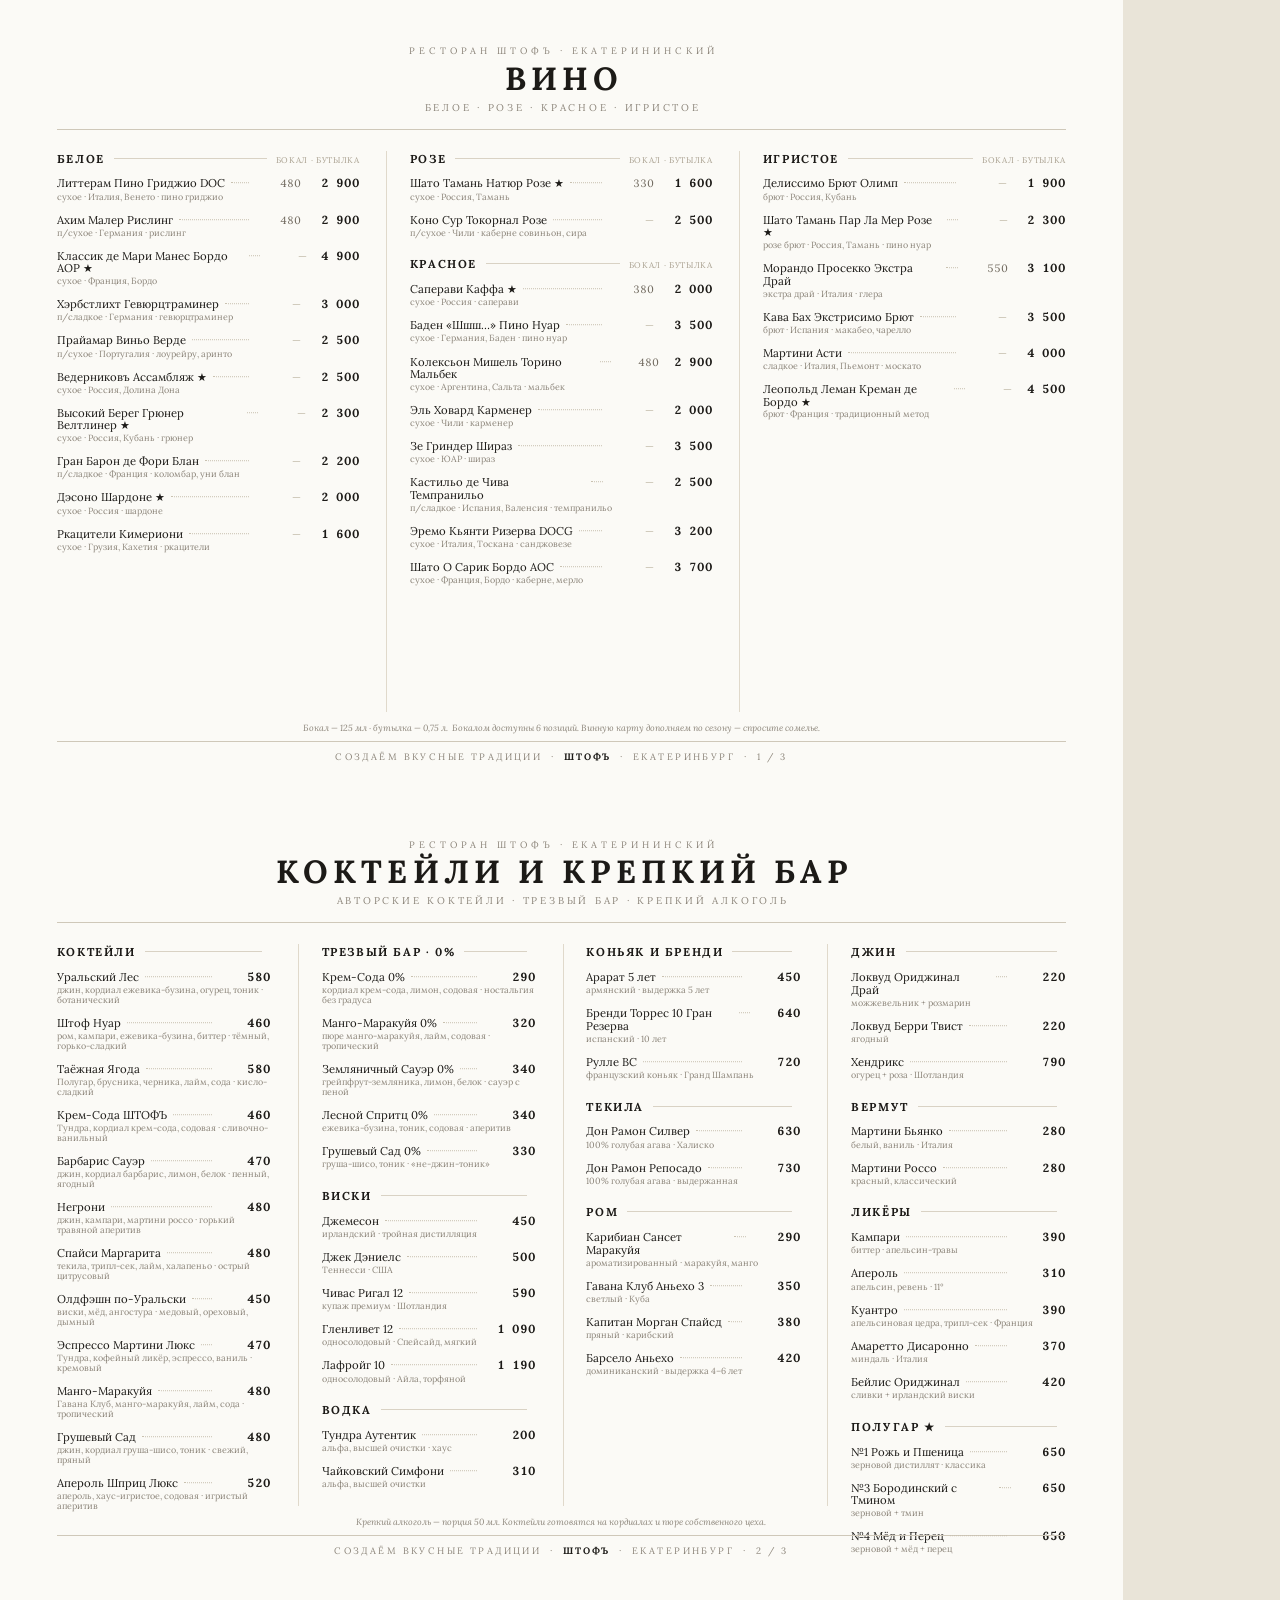
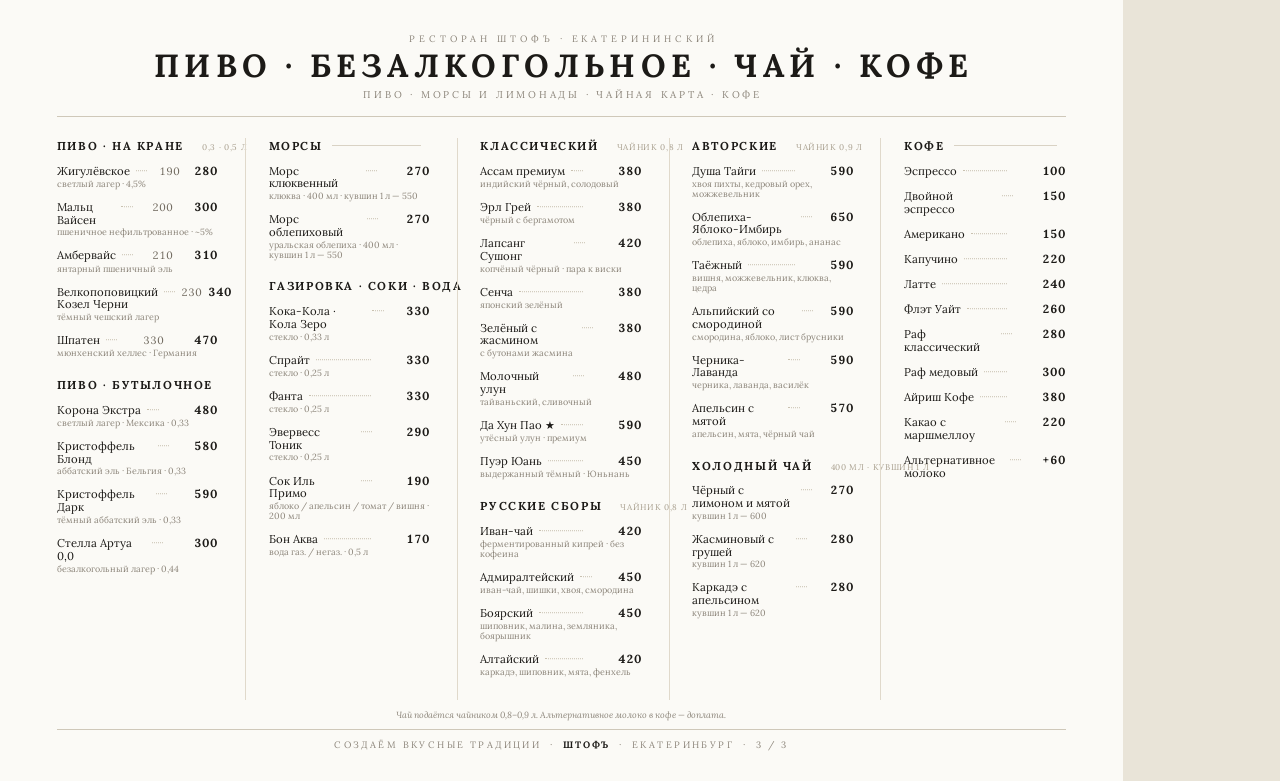
==== bar-a4.html @ 935e8b96 "Барное меню — 3 листа A4 минимал (вино/коктейли+крепкое/пиво+безалк+чай+кофе)" ====
<!DOCTYPE html>
<html lang="ru"><head><meta charset="UTF-8"><title>ШТОФЪ — Барное меню</title>
<style>
  @import url('https://fonts.googleapis.com/css2?family=Lora:ital,wght@0,400;0,500;0,600;0,700;1,400&display=swap');
  @page { size:A4 landscape; margin:0; }
  * { margin:0; padding:0; box-sizing:border-box; }
  html,body { background:#e9e4d8; -webkit-print-color-adjust:exact; print-color-adjust:exact; }
  body { font-family:"Lora",Georgia,serif; color:#1C1A17; }
  .page { width:297mm; height:210mm; background:#FBFAF6; position:relative; overflow:hidden;
           padding:12mm 15mm 8mm; display:flex; flex-direction:column; page-break-after:always; }
  .page:last-child { page-break-after:auto; }
  .head { text-align:center; }
  .kicker { font-size:7pt; letter-spacing:.42em; text-transform:uppercase; color:#8C857A; padding-left:.42em; }
  .title { font-size:24pt; letter-spacing:.16em; text-transform:uppercase; font-weight:700; line-height:1; margin:1.4mm 0 1.6mm; padding-left:.16em; }
  .sub { font-size:7.4pt; letter-spacing:.28em; text-transform:uppercase; color:#8C857A; padding-left:.28em; }
  .hr { height:0; border-top:0.2mm solid #CFC8B9; margin:4mm 0 0; }
  .body { flex:1 1 auto; min-height:0; display:flex; gap:7mm; padding-top:5.5mm; }
  .ccol { flex:1 1 0; min-width:0; }
  .ccol + .ccol { border-left:0.2mm solid #E0D9CB; padding-left:6mm; }
  .cat { margin-bottom:5mm; break-inside:avoid; }
  .ch { display:flex; align-items:baseline; margin-bottom:2.6mm; }
  .cn { font-size:8.6pt; letter-spacing:.14em; text-transform:uppercase; font-weight:700; white-space:nowrap; }
  .cl { flex:1; height:0; border-top:0.2mm solid #D9D2C4; align-self:center; margin:0 2.4mm; }
  .cu { font-size:6.2pt; letter-spacing:.08em; text-transform:uppercase; color:#A89F8E; white-space:nowrap; }
  .w { margin-bottom:2.7mm; }
  .wr { display:flex; align-items:baseline; gap:1.6mm; }
  .nm { font-size:8.5pt; line-height:1.12; }
  .dots { flex:1 1 auto; height:0; border-bottom:0.18mm dotted #C9C1B0; transform:translateY(-1mm); min-width:3mm; }
  .wg { font-size:8pt; width:12mm; text-align:right; color:#6E675C; font-variant-numeric:tabular-nums; white-space:nowrap; }
  .wg.dash { color:#C2BAA8; }
  .wb { font-size:8.8pt; font-weight:700; width:14mm; text-align:right; font-variant-numeric:tabular-nums; white-space:nowrap; }
  .wd { font-size:6.7pt; line-height:1.1; color:#8C857A; margin-top:.3mm; }
  .ci { display:flex; align-items:baseline; gap:1.6mm; margin-bottom:2.7mm; }
  .pnote { flex:none; margin-top:2.6mm; font-size:6.7pt; font-style:italic; color:#8C857A; text-align:center; }
  .foot { flex:none; margin-top:2.2mm; padding-top:2.4mm; border-top:0.2mm solid #CFC8B9;
           text-align:center; font-size:7pt; letter-spacing:.26em; text-transform:uppercase; color:#8C857A; }
  .foot b { color:#1C1A17; font-weight:700; letter-spacing:.18em; }
</style></head>
<body>
<div class="page" data-document-role="page">
  <div class="head"><div class="kicker">Ресторан ШТОФЪ · Екатерининский</div>
    <div class="title">Вино</div><div class="sub">белое · розе · красное · игристое</div></div>
  <div class="hr"></div>
  <div class="body"><div class="ccol"><div class="cat"><div class="ch"><span class="cn">Белое</span><span class="cl"></span><span class="cu">бокал · бутылка</span></div><div class="w"><div class="wr"><span class="nm">Литтерам Пино Гриджио DOC</span><span class="dots"></span><span class="wg">480</span><span class="wb">2 900</span></div><div class="wd">сухое · Италия, Венето · пино гриджио</div></div><div class="w"><div class="wr"><span class="nm">Ахим Малер Рислинг</span><span class="dots"></span><span class="wg">480</span><span class="wb">2 900</span></div><div class="wd">п/сухое · Германия · рислинг</div></div><div class="w"><div class="wr"><span class="nm">Классик де Мари Манес Бордо AOP ★</span><span class="dots"></span><span class="wg dash">—</span><span class="wb">4 900</span></div><div class="wd">сухое · Франция, Бордо</div></div><div class="w"><div class="wr"><span class="nm">Хэрбстлихт Гевюрцтраминер</span><span class="dots"></span><span class="wg dash">—</span><span class="wb">3 000</span></div><div class="wd">п/сладкое · Германия · гевюрцтраминер</div></div><div class="w"><div class="wr"><span class="nm">Прайамар Виньо Верде</span><span class="dots"></span><span class="wg dash">—</span><span class="wb">2 500</span></div><div class="wd">п/сухое · Португалия · лоурейру, аринто</div></div><div class="w"><div class="wr"><span class="nm">Ведерниковъ Ассамбляж ★</span><span class="dots"></span><span class="wg dash">—</span><span class="wb">2 500</span></div><div class="wd">сухое · Россия, Долина Дона</div></div><div class="w"><div class="wr"><span class="nm">Высокий Берег Грюнер Велтлинер ★</span><span class="dots"></span><span class="wg dash">—</span><span class="wb">2 300</span></div><div class="wd">сухое · Россия, Кубань · грюнер</div></div><div class="w"><div class="wr"><span class="nm">Гран Барон де Фори Блан</span><span class="dots"></span><span class="wg dash">—</span><span class="wb">2 200</span></div><div class="wd">п/сладкое · Франция · коломбар, уни блан</div></div><div class="w"><div class="wr"><span class="nm">Дэсоно Шардоне ★</span><span class="dots"></span><span class="wg dash">—</span><span class="wb">2 000</span></div><div class="wd">сухое · Россия · шардоне</div></div><div class="w"><div class="wr"><span class="nm">Ркацители Кимериони</span><span class="dots"></span><span class="wg dash">—</span><span class="wb">1 600</span></div><div class="wd">сухое · Грузия, Кахетия · ркацители</div></div></div></div><div class="ccol"><div class="cat"><div class="ch"><span class="cn">Розе</span><span class="cl"></span><span class="cu">бокал · бутылка</span></div><div class="w"><div class="wr"><span class="nm">Шато Тамань Натюр Розе ★</span><span class="dots"></span><span class="wg">330</span><span class="wb">1 600</span></div><div class="wd">сухое · Россия, Тамань</div></div><div class="w"><div class="wr"><span class="nm">Коно Сур Токорнал Розе</span><span class="dots"></span><span class="wg dash">—</span><span class="wb">2 500</span></div><div class="wd">п/сухое · Чили · каберне совиньон, сира</div></div></div><div class="cat"><div class="ch"><span class="cn">Красное</span><span class="cl"></span><span class="cu">бокал · бутылка</span></div><div class="w"><div class="wr"><span class="nm">Саперави Каффа ★</span><span class="dots"></span><span class="wg">380</span><span class="wb">2 000</span></div><div class="wd">сухое · Россия · саперави</div></div><div class="w"><div class="wr"><span class="nm">Баден «Шшш…» Пино Нуар</span><span class="dots"></span><span class="wg dash">—</span><span class="wb">3 500</span></div><div class="wd">сухое · Германия, Баден · пино нуар</div></div><div class="w"><div class="wr"><span class="nm">Колексьон Мишель Торино Мальбек</span><span class="dots"></span><span class="wg">480</span><span class="wb">2 900</span></div><div class="wd">сухое · Аргентина, Сальта · мальбек</div></div><div class="w"><div class="wr"><span class="nm">Эль Ховард Карменер</span><span class="dots"></span><span class="wg dash">—</span><span class="wb">2 000</span></div><div class="wd">сухое · Чили · карменер</div></div><div class="w"><div class="wr"><span class="nm">Зе Гриндер Шираз</span><span class="dots"></span><span class="wg dash">—</span><span class="wb">3 500</span></div><div class="wd">сухое · ЮАР · шираз</div></div><div class="w"><div class="wr"><span class="nm">Кастильо де Чива Темпранильо</span><span class="dots"></span><span class="wg dash">—</span><span class="wb">2 500</span></div><div class="wd">п/сладкое · Испания, Валенсия · темпранильо</div></div><div class="w"><div class="wr"><span class="nm">Эремо Кьянти Ризерва DOCG</span><span class="dots"></span><span class="wg dash">—</span><span class="wb">3 200</span></div><div class="wd">сухое · Италия, Тоскана · санджовезе</div></div><div class="w"><div class="wr"><span class="nm">Шато О Сарик Бордо AOC</span><span class="dots"></span><span class="wg dash">—</span><span class="wb">3 700</span></div><div class="wd">сухое · Франция, Бордо · каберне, мерло</div></div></div></div><div class="ccol"><div class="cat"><div class="ch"><span class="cn">Игристое</span><span class="cl"></span><span class="cu">бокал · бутылка</span></div><div class="w"><div class="wr"><span class="nm">Делиссимо Брют Олимп</span><span class="dots"></span><span class="wg dash">—</span><span class="wb">1 900</span></div><div class="wd">брют · Россия, Кубань</div></div><div class="w"><div class="wr"><span class="nm">Шато Тамань Пар Ла Мер Розе ★</span><span class="dots"></span><span class="wg dash">—</span><span class="wb">2 300</span></div><div class="wd">розе брют · Россия, Тамань · пино нуар</div></div><div class="w"><div class="wr"><span class="nm">Морандо Просекко Экстра Драй</span><span class="dots"></span><span class="wg">550</span><span class="wb">3 100</span></div><div class="wd">экстра драй · Италия · глера</div></div><div class="w"><div class="wr"><span class="nm">Кава Бах Экстрисимо Брют</span><span class="dots"></span><span class="wg dash">—</span><span class="wb">3 500</span></div><div class="wd">брют · Испания · макабео, чарелло</div></div><div class="w"><div class="wr"><span class="nm">Мартини Асти</span><span class="dots"></span><span class="wg dash">—</span><span class="wb">4 000</span></div><div class="wd">сладкое · Италия, Пьемонт · москато</div></div><div class="w"><div class="wr"><span class="nm">Леопольд Леман Креман де Бордо ★</span><span class="dots"></span><span class="wg dash">—</span><span class="wb">4 500</span></div><div class="wd">брют · Франция · традиционный метод</div></div></div></div></div>
  <div class="pnote">Бокал — 125 мл · бутылка — 0,75 л.&nbsp;&nbsp;Бокалом доступны 6 позиций. Винную карту дополняем по сезону — спросите сомелье.</div>
  <div class="foot">Создаём вкусные традиции&nbsp;&nbsp;·&nbsp;&nbsp;<b>ШТОФЪ</b>&nbsp;&nbsp;·&nbsp;&nbsp;Екатеринбург&nbsp;&nbsp;·&nbsp;&nbsp;1&nbsp;/&nbsp;3</div>
</div>
<div class="page" data-document-role="page">
  <div class="head"><div class="kicker">Ресторан ШТОФЪ · Екатерининский</div>
    <div class="title">Коктейли и крепкий бар</div><div class="sub">авторские коктейли · трезвый бар · крепкий алкоголь</div></div>
  <div class="hr"></div>
  <div class="body"><div class="ccol"><div class="cat"><div class="ch"><span class="cn">Коктейли</span><span class="cl"></span></div><div class="w"><div class="wr"><span class="nm">Уральский Лес</span><span class="dots"></span><span class="wb">580</span></div><div class="wd">джин, кордиал ежевика-бузина, огурец, тоник · ботанический</div></div><div class="w"><div class="wr"><span class="nm">Штоф Нуар</span><span class="dots"></span><span class="wb">460</span></div><div class="wd">ром, кампари, ежевика-бузина, биттер · тёмный, горько-сладкий</div></div><div class="w"><div class="wr"><span class="nm">Таёжная Ягода</span><span class="dots"></span><span class="wb">580</span></div><div class="wd">Полугар, брусника, черника, лайм, сода · кисло-сладкий</div></div><div class="w"><div class="wr"><span class="nm">Крем-Сода ШТОФЪ</span><span class="dots"></span><span class="wb">460</span></div><div class="wd">Тундра, кордиал крем-сода, содовая · сливочно-ванильный</div></div><div class="w"><div class="wr"><span class="nm">Барбарис Сауэр</span><span class="dots"></span><span class="wb">470</span></div><div class="wd">джин, кордиал барбарис, лимон, белок · пенный, ягодный</div></div><div class="w"><div class="wr"><span class="nm">Негрони</span><span class="dots"></span><span class="wb">480</span></div><div class="wd">джин, кампари, мартини россо · горький травяной аперитив</div></div><div class="w"><div class="wr"><span class="nm">Спайси Маргарита</span><span class="dots"></span><span class="wb">480</span></div><div class="wd">текила, трипл-сек, лайм, халапеньо · острый цитрусовый</div></div><div class="w"><div class="wr"><span class="nm">Олдфэшн по-Уральски</span><span class="dots"></span><span class="wb">450</span></div><div class="wd">виски, мёд, ангостура · медовый, ореховый, дымный</div></div><div class="w"><div class="wr"><span class="nm">Эспрессо Мартини Люкс</span><span class="dots"></span><span class="wb">470</span></div><div class="wd">Тундра, кофейный ликёр, эспрессо, ваниль · кремовый</div></div><div class="w"><div class="wr"><span class="nm">Манго-Маракуйя</span><span class="dots"></span><span class="wb">480</span></div><div class="wd">Гавана Клуб, манго-маракуйя, лайм, сода · тропический</div></div><div class="w"><div class="wr"><span class="nm">Грушевый Сад</span><span class="dots"></span><span class="wb">480</span></div><div class="wd">джин, кордиал груша-шисо, тоник · свежий, пряный</div></div><div class="w"><div class="wr"><span class="nm">Апероль Шприц Люкс</span><span class="dots"></span><span class="wb">520</span></div><div class="wd">апероль, хаус-игристое, содовая · игристый аперитив</div></div></div></div><div class="ccol"><div class="cat"><div class="ch"><span class="cn">Трезвый бар · 0%</span><span class="cl"></span></div><div class="w"><div class="wr"><span class="nm">Крем-Сода 0%</span><span class="dots"></span><span class="wb">290</span></div><div class="wd">кордиал крем-сода, лимон, содовая · ностальгия без градуса</div></div><div class="w"><div class="wr"><span class="nm">Манго-Маракуйя 0%</span><span class="dots"></span><span class="wb">320</span></div><div class="wd">пюре манго-маракуйя, лайм, содовая · тропический</div></div><div class="w"><div class="wr"><span class="nm">Земляничный Сауэр 0%</span><span class="dots"></span><span class="wb">340</span></div><div class="wd">грейпфрут-земляника, лимон, белок · сауэр с пеной</div></div><div class="w"><div class="wr"><span class="nm">Лесной Спритц 0%</span><span class="dots"></span><span class="wb">340</span></div><div class="wd">ежевика-бузина, тоник, содовая · аперитив</div></div><div class="w"><div class="wr"><span class="nm">Грушевый Сад 0%</span><span class="dots"></span><span class="wb">330</span></div><div class="wd">груша-шисо, тоник · «не-джин-тоник»</div></div></div><div class="cat"><div class="ch"><span class="cn">Виски</span><span class="cl"></span></div><div class="w"><div class="wr"><span class="nm">Джемесон</span><span class="dots"></span><span class="wb">450</span></div><div class="wd">ирландский · тройная дистилляция</div></div><div class="w"><div class="wr"><span class="nm">Джек Дэниелс</span><span class="dots"></span><span class="wb">500</span></div><div class="wd">Теннесси · США</div></div><div class="w"><div class="wr"><span class="nm">Чивас Ригал 12</span><span class="dots"></span><span class="wb">590</span></div><div class="wd">купаж премиум · Шотландия</div></div><div class="w"><div class="wr"><span class="nm">Гленливет 12</span><span class="dots"></span><span class="wb">1 090</span></div><div class="wd">односолодовый · Спейсайд, мягкий</div></div><div class="w"><div class="wr"><span class="nm">Лафройг 10</span><span class="dots"></span><span class="wb">1 190</span></div><div class="wd">односолодовый · Айла, торфяной</div></div></div><div class="cat"><div class="ch"><span class="cn">Водка</span><span class="cl"></span></div><div class="w"><div class="wr"><span class="nm">Тундра Аутентик</span><span class="dots"></span><span class="wb">200</span></div><div class="wd">альфа, высшей очистки · хаус</div></div><div class="w"><div class="wr"><span class="nm">Чайковский Симфони</span><span class="dots"></span><span class="wb">310</span></div><div class="wd">альфа, высшей очистки</div></div></div></div><div class="ccol"><div class="cat"><div class="ch"><span class="cn">Коньяк и бренди</span><span class="cl"></span></div><div class="w"><div class="wr"><span class="nm">Арарат 5 лет</span><span class="dots"></span><span class="wb">450</span></div><div class="wd">армянский · выдержка 5 лет</div></div><div class="w"><div class="wr"><span class="nm">Бренди Торрес 10 Гран Резерва</span><span class="dots"></span><span class="wb">640</span></div><div class="wd">испанский · 10 лет</div></div><div class="w"><div class="wr"><span class="nm">Рулле ВС</span><span class="dots"></span><span class="wb">720</span></div><div class="wd">французский коньяк · Гранд Шампань</div></div></div><div class="cat"><div class="ch"><span class="cn">Текила</span><span class="cl"></span></div><div class="w"><div class="wr"><span class="nm">Дон Рамон Силвер</span><span class="dots"></span><span class="wb">630</span></div><div class="wd">100% голубая агава · Халиско</div></div><div class="w"><div class="wr"><span class="nm">Дон Рамон Репосадо</span><span class="dots"></span><span class="wb">730</span></div><div class="wd">100% голубая агава · выдержанная</div></div></div><div class="cat"><div class="ch"><span class="cn">Ром</span><span class="cl"></span></div><div class="w"><div class="wr"><span class="nm">Карибиан Сансет Маракуйя</span><span class="dots"></span><span class="wb">290</span></div><div class="wd">ароматизированный · маракуйя, манго</div></div><div class="w"><div class="wr"><span class="nm">Гавана Клуб Аньехо 3</span><span class="dots"></span><span class="wb">350</span></div><div class="wd">светлый · Куба</div></div><div class="w"><div class="wr"><span class="nm">Капитан Морган Спайсд</span><span class="dots"></span><span class="wb">380</span></div><div class="wd">пряный · карибский</div></div><div class="w"><div class="wr"><span class="nm">Барсело Аньехо</span><span class="dots"></span><span class="wb">420</span></div><div class="wd">доминиканский · выдержка 4–6 лет</div></div></div></div><div class="ccol"><div class="cat"><div class="ch"><span class="cn">Джин</span><span class="cl"></span></div><div class="w"><div class="wr"><span class="nm">Локвуд Ориджинал Драй</span><span class="dots"></span><span class="wb">220</span></div><div class="wd">можжевельник + розмарин</div></div><div class="w"><div class="wr"><span class="nm">Локвуд Берри Твист</span><span class="dots"></span><span class="wb">220</span></div><div class="wd">ягодный</div></div><div class="w"><div class="wr"><span class="nm">Хендрикс</span><span class="dots"></span><span class="wb">790</span></div><div class="wd">огурец + роза · Шотландия</div></div></div><div class="cat"><div class="ch"><span class="cn">Вермут</span><span class="cl"></span></div><div class="w"><div class="wr"><span class="nm">Мартини Бьянко</span><span class="dots"></span><span class="wb">280</span></div><div class="wd">белый, ваниль · Италия</div></div><div class="w"><div class="wr"><span class="nm">Мартини Россо</span><span class="dots"></span><span class="wb">280</span></div><div class="wd">красный, классический</div></div></div><div class="cat"><div class="ch"><span class="cn">Ликёры</span><span class="cl"></span></div><div class="w"><div class="wr"><span class="nm">Кампари</span><span class="dots"></span><span class="wb">390</span></div><div class="wd">биттер · апельсин-травы</div></div><div class="w"><div class="wr"><span class="nm">Апероль</span><span class="dots"></span><span class="wb">310</span></div><div class="wd">апельсин, ревень · 11°</div></div><div class="w"><div class="wr"><span class="nm">Куантро</span><span class="dots"></span><span class="wb">390</span></div><div class="wd">апельсиновая цедра, трипл-сек · Франция</div></div><div class="w"><div class="wr"><span class="nm">Амаретто Дисаронно</span><span class="dots"></span><span class="wb">370</span></div><div class="wd">миндаль · Италия</div></div><div class="w"><div class="wr"><span class="nm">Бейлис Ориджинал</span><span class="dots"></span><span class="wb">420</span></div><div class="wd">сливки + ирландский виски</div></div></div><div class="cat"><div class="ch"><span class="cn">Полугар ★</span><span class="cl"></span></div><div class="w"><div class="wr"><span class="nm">№1 Рожь и Пшеница</span><span class="dots"></span><span class="wb">650</span></div><div class="wd">зерновой дистиллят · классика</div></div><div class="w"><div class="wr"><span class="nm">№3 Бородинский с Тмином</span><span class="dots"></span><span class="wb">650</span></div><div class="wd">зерновой + тмин</div></div><div class="w"><div class="wr"><span class="nm">№4 Мёд и Перец</span><span class="dots"></span><span class="wb">650</span></div><div class="wd">зерновой + мёд + перец</div></div></div></div></div>
  <div class="pnote">Крепкий алкоголь — порция 50 мл. Коктейли готовятся на кордиалах и пюре собственного цеха.</div>
  <div class="foot">Создаём вкусные традиции&nbsp;&nbsp;·&nbsp;&nbsp;<b>ШТОФЪ</b>&nbsp;&nbsp;·&nbsp;&nbsp;Екатеринбург&nbsp;&nbsp;·&nbsp;&nbsp;2&nbsp;/&nbsp;3</div>
</div>
<div class="page" data-document-role="page">
  <div class="head"><div class="kicker">Ресторан ШТОФЪ · Екатерининский</div>
    <div class="title">Пиво · безалкогольное · чай · кофе</div><div class="sub">пиво · морсы и лимонады · чайная карта · кофе</div></div>
  <div class="hr"></div>
  <div class="body"><div class="ccol"><div class="cat"><div class="ch"><span class="cn">Пиво · на кране</span><span class="cl"></span><span class="cu">0,3 · 0,5 л</span></div><div class="w"><div class="wr"><span class="nm">Жигулёвское</span><span class="dots"></span><span class="wg">190</span><span class="wb">280</span></div><div class="wd">светлый лагер · 4,5%</div></div><div class="w"><div class="wr"><span class="nm">Мальц Вайсен</span><span class="dots"></span><span class="wg">200</span><span class="wb">300</span></div><div class="wd">пшеничное нефильтрованное · ~5%</div></div><div class="w"><div class="wr"><span class="nm">Амбервайс</span><span class="dots"></span><span class="wg">210</span><span class="wb">310</span></div><div class="wd">янтарный пшеничный эль</div></div><div class="w"><div class="wr"><span class="nm">Велкопоповицкий Козел Черни</span><span class="dots"></span><span class="wg">230</span><span class="wb">340</span></div><div class="wd">тёмный чешский лагер</div></div><div class="w"><div class="wr"><span class="nm">Шпатен</span><span class="dots"></span><span class="wg">330</span><span class="wb">470</span></div><div class="wd">мюнхенский хеллес · Германия</div></div></div><div class="cat"><div class="ch"><span class="cn">Пиво · бутылочное</span><span class="cl"></span></div><div class="w"><div class="wr"><span class="nm">Корона Экстра</span><span class="dots"></span><span class="wb">480</span></div><div class="wd">светлый лагер · Мексика · 0,33</div></div><div class="w"><div class="wr"><span class="nm">Кристоффель Блонд</span><span class="dots"></span><span class="wb">580</span></div><div class="wd">аббатский эль · Бельгия · 0,33</div></div><div class="w"><div class="wr"><span class="nm">Кристоффель Дарк</span><span class="dots"></span><span class="wb">590</span></div><div class="wd">тёмный аббатский эль · 0,33</div></div><div class="w"><div class="wr"><span class="nm">Стелла Артуа 0,0</span><span class="dots"></span><span class="wb">300</span></div><div class="wd">безалкогольный лагер · 0,44</div></div></div></div><div class="ccol"><div class="cat"><div class="ch"><span class="cn">Морсы</span><span class="cl"></span></div><div class="w"><div class="wr"><span class="nm">Морс клюквенный</span><span class="dots"></span><span class="wb">270</span></div><div class="wd">клюква · 400 мл · кувшин 1 л — 550</div></div><div class="w"><div class="wr"><span class="nm">Морс облепиховый</span><span class="dots"></span><span class="wb">270</span></div><div class="wd">уральская облепиха · 400 мл · кувшин 1 л — 550</div></div></div><div class="cat"><div class="ch"><span class="cn">Газировка · соки · вода</span><span class="cl"></span></div><div class="w"><div class="wr"><span class="nm">Кока-Кола · Кола Зеро</span><span class="dots"></span><span class="wb">330</span></div><div class="wd">стекло · 0,33 л</div></div><div class="w"><div class="wr"><span class="nm">Спрайт</span><span class="dots"></span><span class="wb">330</span></div><div class="wd">стекло · 0,25 л</div></div><div class="w"><div class="wr"><span class="nm">Фанта</span><span class="dots"></span><span class="wb">330</span></div><div class="wd">стекло · 0,25 л</div></div><div class="w"><div class="wr"><span class="nm">Эвервесс Тоник</span><span class="dots"></span><span class="wb">290</span></div><div class="wd">стекло · 0,25 л</div></div><div class="w"><div class="wr"><span class="nm">Сок Иль Примо</span><span class="dots"></span><span class="wb">190</span></div><div class="wd">яблоко / апельсин / томат / вишня · 200 мл</div></div><div class="w"><div class="wr"><span class="nm">Бон Аква</span><span class="dots"></span><span class="wb">170</span></div><div class="wd">вода газ. / негаз. · 0,5 л</div></div></div></div><div class="ccol"><div class="cat"><div class="ch"><span class="cn">Классический</span><span class="cl"></span><span class="cu">чайник 0,8 л</span></div><div class="w"><div class="wr"><span class="nm">Ассам премиум</span><span class="dots"></span><span class="wb">380</span></div><div class="wd">индийский чёрный, солодовый</div></div><div class="w"><div class="wr"><span class="nm">Эрл Грей</span><span class="dots"></span><span class="wb">380</span></div><div class="wd">чёрный с бергамотом</div></div><div class="w"><div class="wr"><span class="nm">Лапсанг Сушонг</span><span class="dots"></span><span class="wb">420</span></div><div class="wd">копчёный чёрный · пара к виски</div></div><div class="w"><div class="wr"><span class="nm">Сенча</span><span class="dots"></span><span class="wb">380</span></div><div class="wd">японский зелёный</div></div><div class="w"><div class="wr"><span class="nm">Зелёный с жасмином</span><span class="dots"></span><span class="wb">380</span></div><div class="wd">с бутонами жасмина</div></div><div class="w"><div class="wr"><span class="nm">Молочный улун</span><span class="dots"></span><span class="wb">480</span></div><div class="wd">тайваньский, сливочный</div></div><div class="w"><div class="wr"><span class="nm">Да Хун Пао ★</span><span class="dots"></span><span class="wb">590</span></div><div class="wd">утёсный улун · премиум</div></div><div class="w"><div class="wr"><span class="nm">Пуэр Юань</span><span class="dots"></span><span class="wb">450</span></div><div class="wd">выдержанный тёмный · Юньнань</div></div></div><div class="cat"><div class="ch"><span class="cn">Русские сборы</span><span class="cl"></span><span class="cu">чайник 0,8 л</span></div><div class="w"><div class="wr"><span class="nm">Иван-чай</span><span class="dots"></span><span class="wb">420</span></div><div class="wd">ферментированный кипрей · без кофеина</div></div><div class="w"><div class="wr"><span class="nm">Адмиралтейский</span><span class="dots"></span><span class="wb">450</span></div><div class="wd">иван-чай, шишки, хвоя, смородина</div></div><div class="w"><div class="wr"><span class="nm">Боярский</span><span class="dots"></span><span class="wb">450</span></div><div class="wd">шиповник, малина, земляника, боярышник</div></div><div class="w"><div class="wr"><span class="nm">Алтайский</span><span class="dots"></span><span class="wb">420</span></div><div class="wd">каркадэ, шиповник, мята, фенхель</div></div></div></div><div class="ccol"><div class="cat"><div class="ch"><span class="cn">Авторские</span><span class="cl"></span><span class="cu">чайник 0,9 л</span></div><div class="w"><div class="wr"><span class="nm">Душа Тайги</span><span class="dots"></span><span class="wb">590</span></div><div class="wd">хвоя пихты, кедровый орех, можжевельник</div></div><div class="w"><div class="wr"><span class="nm">Облепиха-Яблоко-Имбирь</span><span class="dots"></span><span class="wb">650</span></div><div class="wd">облепиха, яблоко, имбирь, ананас</div></div><div class="w"><div class="wr"><span class="nm">Таёжный</span><span class="dots"></span><span class="wb">590</span></div><div class="wd">вишня, можжевельник, клюква, цедра</div></div><div class="w"><div class="wr"><span class="nm">Альпийский со смородиной</span><span class="dots"></span><span class="wb">590</span></div><div class="wd">смородина, яблоко, лист брусники</div></div><div class="w"><div class="wr"><span class="nm">Черника-Лаванда</span><span class="dots"></span><span class="wb">590</span></div><div class="wd">черника, лаванда, василёк</div></div><div class="w"><div class="wr"><span class="nm">Апельсин с мятой</span><span class="dots"></span><span class="wb">570</span></div><div class="wd">апельсин, мята, чёрный чай</div></div></div><div class="cat"><div class="ch"><span class="cn">Холодный чай</span><span class="cl"></span><span class="cu">400 мл · кувшин 1 л</span></div><div class="w"><div class="wr"><span class="nm">Чёрный с лимоном и мятой</span><span class="dots"></span><span class="wb">270</span></div><div class="wd">кувшин 1 л — 600</div></div><div class="w"><div class="wr"><span class="nm">Жасминовый с грушей</span><span class="dots"></span><span class="wb">280</span></div><div class="wd">кувшин 1 л — 620</div></div><div class="w"><div class="wr"><span class="nm">Каркадэ с апельсином</span><span class="dots"></span><span class="wb">280</span></div><div class="wd">кувшин 1 л — 620</div></div></div></div><div class="ccol"><div class="cat"><div class="ch"><span class="cn">Кофе</span><span class="cl"></span></div><div class="ci"><span class="nm">Эспрессо</span><span class="dots"></span><span class="wb">100</span></div><div class="ci"><span class="nm">Двойной эспрессо</span><span class="dots"></span><span class="wb">150</span></div><div class="ci"><span class="nm">Американо</span><span class="dots"></span><span class="wb">150</span></div><div class="ci"><span class="nm">Капучино</span><span class="dots"></span><span class="wb">220</span></div><div class="ci"><span class="nm">Латте</span><span class="dots"></span><span class="wb">240</span></div><div class="ci"><span class="nm">Флэт Уайт</span><span class="dots"></span><span class="wb">260</span></div><div class="ci"><span class="nm">Раф классический</span><span class="dots"></span><span class="wb">280</span></div><div class="ci"><span class="nm">Раф медовый</span><span class="dots"></span><span class="wb">300</span></div><div class="ci"><span class="nm">Айриш Кофе</span><span class="dots"></span><span class="wb">380</span></div><div class="ci"><span class="nm">Какао с маршмеллоу</span><span class="dots"></span><span class="wb">220</span></div><div class="ci"><span class="nm">Альтернативное молоко</span><span class="dots"></span><span class="wb">+60</span></div></div></div></div>
  <div class="pnote">Чай подаётся чайником 0,8–0,9 л. Альтернативное молоко в кофе — доплата.</div>
  <div class="foot">Создаём вкусные традиции&nbsp;&nbsp;·&nbsp;&nbsp;<b>ШТОФЪ</b>&nbsp;&nbsp;·&nbsp;&nbsp;Екатеринбург&nbsp;&nbsp;·&nbsp;&nbsp;3&nbsp;/&nbsp;3</div>
</div>
</body></html>
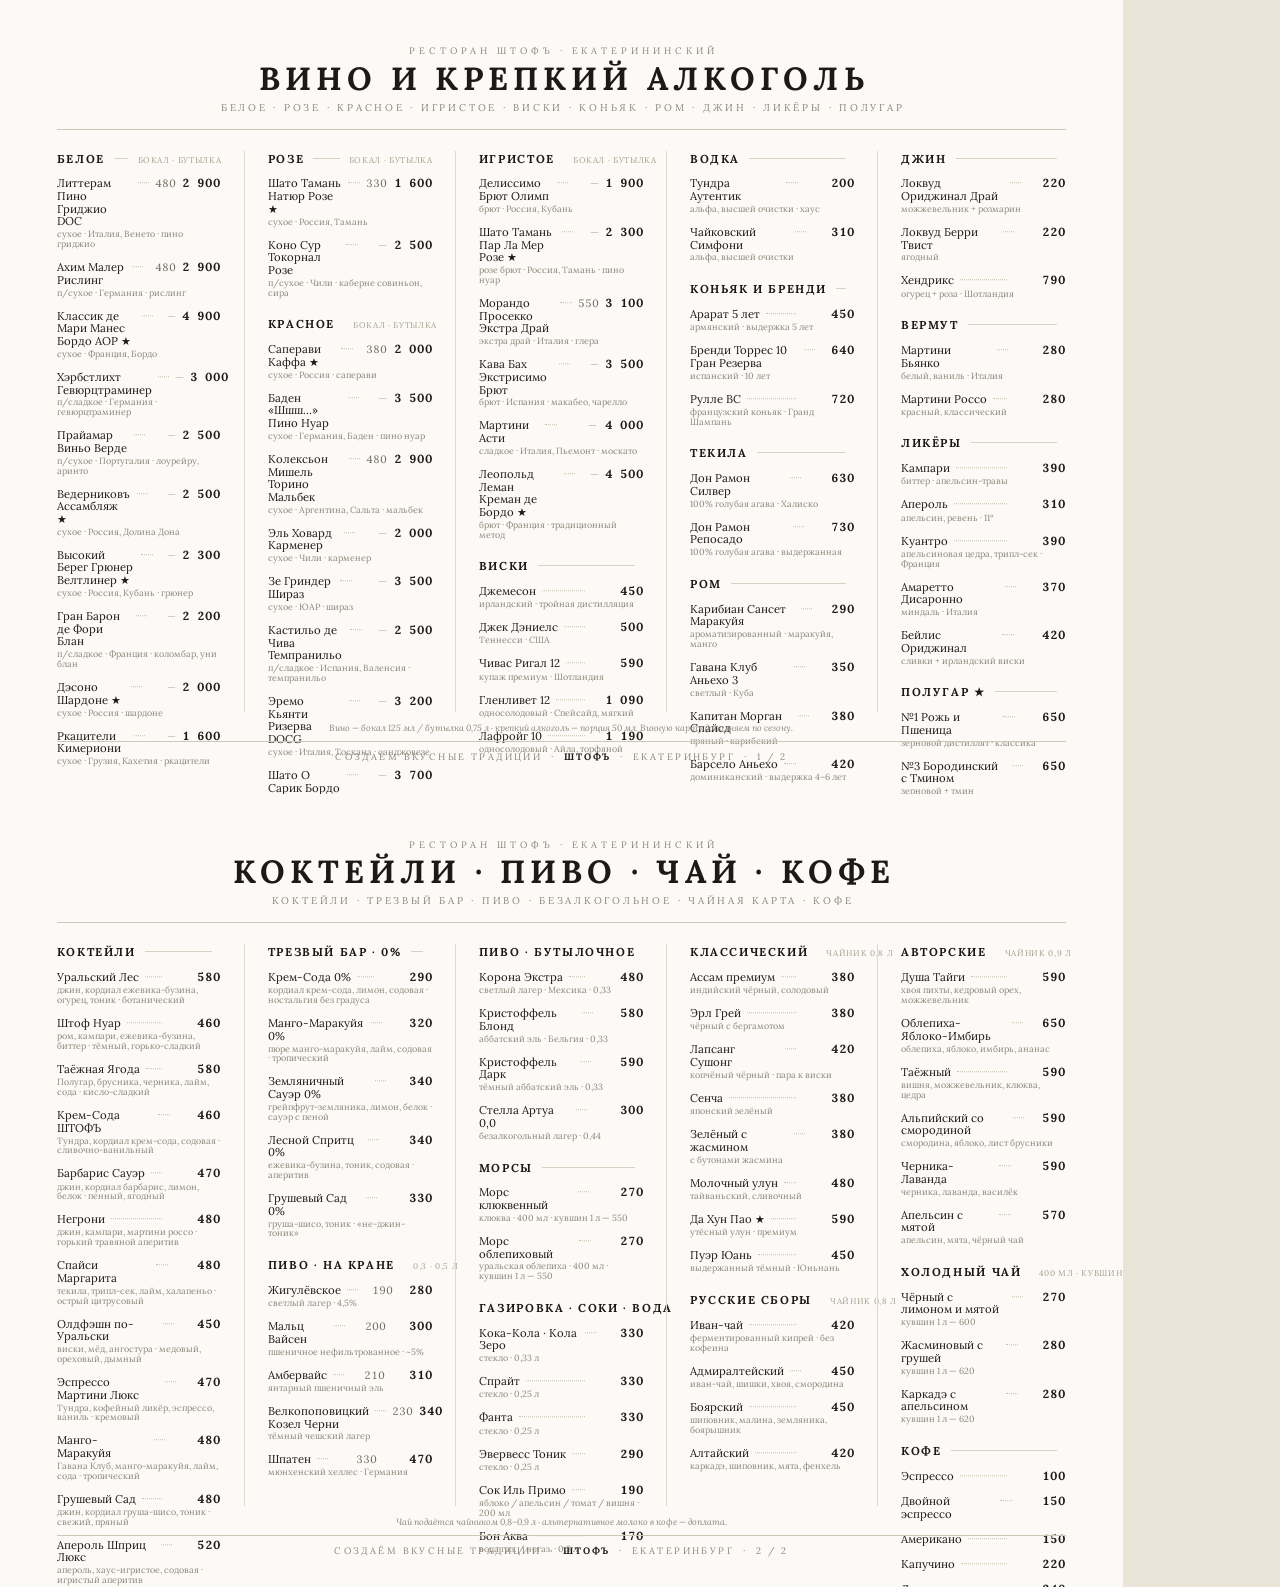
==== commit c45e1ee8: "Бар → 2 листа; бар и кухня — балансировщик колонок (ровные низы)" ====
--- a/bar-a4.html
+++ b/bar-a4.html
@@ -14,7 +14,7 @@
   .title { font-size:24pt; letter-spacing:.16em; text-transform:uppercase; font-weight:700; line-height:1; margin:1.4mm 0 1.6mm; padding-left:.16em; }
   .sub { font-size:7.4pt; letter-spacing:.28em; text-transform:uppercase; color:#8C857A; padding-left:.28em; }
   .hr { height:0; border-top:0.2mm solid #CFC8B9; margin:4mm 0 0; }
-  .body { flex:1 1 auto; min-height:0; display:flex; gap:7mm; padding-top:5.5mm; }
+  .body { flex:1 1 auto; min-height:0; display:flex; gap:6mm; padding-top:5.5mm; }
   .ccol { flex:1 1 0; min-width:0; }
   .ccol + .ccol { border-left:0.2mm solid #E0D9CB; padding-left:6mm; }
   .cat { margin-bottom:5mm; break-inside:avoid; }
@@ -39,26 +39,18 @@
 <body>
 <div class="page" data-document-role="page">
   <div class="head"><div class="kicker">Ресторан ШТОФЪ · Екатерининский</div>
-    <div class="title">Вино</div><div class="sub">белое · розе · красное · игристое</div></div>
+    <div class="title">Вино и крепкий алкоголь</div><div class="sub">белое · розе · красное · игристое · виски · коньяк · ром · джин · ликёры · полугар</div></div>
   <div class="hr"></div>
-  <div class="body"><div class="ccol"><div class="cat"><div class="ch"><span class="cn">Белое</span><span class="cl"></span><span class="cu">бокал · бутылка</span></div><div class="w"><div class="wr"><span class="nm">Литтерам Пино Гриджио DOC</span><span class="dots"></span><span class="wg">480</span><span class="wb">2 900</span></div><div class="wd">сухое · Италия, Венето · пино гриджио</div></div><div class="w"><div class="wr"><span class="nm">Ахим Малер Рислинг</span><span class="dots"></span><span class="wg">480</span><span class="wb">2 900</span></div><div class="wd">п/сухое · Германия · рислинг</div></div><div class="w"><div class="wr"><span class="nm">Классик де Мари Манес Бордо AOP ★</span><span class="dots"></span><span class="wg dash">—</span><span class="wb">4 900</span></div><div class="wd">сухое · Франция, Бордо</div></div><div class="w"><div class="wr"><span class="nm">Хэрбстлихт Гевюрцтраминер</span><span class="dots"></span><span class="wg dash">—</span><span class="wb">3 000</span></div><div class="wd">п/сладкое · Германия · гевюрцтраминер</div></div><div class="w"><div class="wr"><span class="nm">Прайамар Виньо Верде</span><span class="dots"></span><span class="wg dash">—</span><span class="wb">2 500</span></div><div class="wd">п/сухое · Португалия · лоурейру, аринто</div></div><div class="w"><div class="wr"><span class="nm">Ведерниковъ Ассамбляж ★</span><span class="dots"></span><span class="wg dash">—</span><span class="wb">2 500</span></div><div class="wd">сухое · Россия, Долина Дона</div></div><div class="w"><div class="wr"><span class="nm">Высокий Берег Грюнер Велтлинер ★</span><span class="dots"></span><span class="wg dash">—</span><span class="wb">2 300</span></div><div class="wd">сухое · Россия, Кубань · грюнер</div></div><div class="w"><div class="wr"><span class="nm">Гран Барон де Фори Блан</span><span class="dots"></span><span class="wg dash">—</span><span class="wb">2 200</span></div><div class="wd">п/сладкое · Франция · коломбар, уни блан</div></div><div class="w"><div class="wr"><span class="nm">Дэсоно Шардоне ★</span><span class="dots"></span><span class="wg dash">—</span><span class="wb">2 000</span></div><div class="wd">сухое · Россия · шардоне</div></div><div class="w"><div class="wr"><span class="nm">Ркацители Кимериони</span><span class="dots"></span><span class="wg dash">—</span><span class="wb">1 600</span></div><div class="wd">сухое · Грузия, Кахетия · ркацители</div></div></div></div><div class="ccol"><div class="cat"><div class="ch"><span class="cn">Розе</span><span class="cl"></span><span class="cu">бокал · бутылка</span></div><div class="w"><div class="wr"><span class="nm">Шато Тамань Натюр Розе ★</span><span class="dots"></span><span class="wg">330</span><span class="wb">1 600</span></div><div class="wd">сухое · Россия, Тамань</div></div><div class="w"><div class="wr"><span class="nm">Коно Сур Токорнал Розе</span><span class="dots"></span><span class="wg dash">—</span><span class="wb">2 500</span></div><div class="wd">п/сухое · Чили · каберне совиньон, сира</div></div></div><div class="cat"><div class="ch"><span class="cn">Красное</span><span class="cl"></span><span class="cu">бокал · бутылка</span></div><div class="w"><div class="wr"><span class="nm">Саперави Каффа ★</span><span class="dots"></span><span class="wg">380</span><span class="wb">2 000</span></div><div class="wd">сухое · Россия · саперави</div></div><div class="w"><div class="wr"><span class="nm">Баден «Шшш…» Пино Нуар</span><span class="dots"></span><span class="wg dash">—</span><span class="wb">3 500</span></div><div class="wd">сухое · Германия, Баден · пино нуар</div></div><div class="w"><div class="wr"><span class="nm">Колексьон Мишель Торино Мальбек</span><span class="dots"></span><span class="wg">480</span><span class="wb">2 900</span></div><div class="wd">сухое · Аргентина, Сальта · мальбек</div></div><div class="w"><div class="wr"><span class="nm">Эль Ховард Карменер</span><span class="dots"></span><span class="wg dash">—</span><span class="wb">2 000</span></div><div class="wd">сухое · Чили · карменер</div></div><div class="w"><div class="wr"><span class="nm">Зе Гриндер Шираз</span><span class="dots"></span><span class="wg dash">—</span><span class="wb">3 500</span></div><div class="wd">сухое · ЮАР · шираз</div></div><div class="w"><div class="wr"><span class="nm">Кастильо де Чива Темпранильо</span><span class="dots"></span><span class="wg dash">—</span><span class="wb">2 500</span></div><div class="wd">п/сладкое · Испания, Валенсия · темпранильо</div></div><div class="w"><div class="wr"><span class="nm">Эремо Кьянти Ризерва DOCG</span><span class="dots"></span><span class="wg dash">—</span><span class="wb">3 200</span></div><div class="wd">сухое · Италия, Тоскана · санджовезе</div></div><div class="w"><div class="wr"><span class="nm">Шато О Сарик Бордо AOC</span><span class="dots"></span><span class="wg dash">—</span><span class="wb">3 700</span></div><div class="wd">сухое · Франция, Бордо · каберне, мерло</div></div></div></div><div class="ccol"><div class="cat"><div class="ch"><span class="cn">Игристое</span><span class="cl"></span><span class="cu">бокал · бутылка</span></div><div class="w"><div class="wr"><span class="nm">Делиссимо Брют Олимп</span><span class="dots"></span><span class="wg dash">—</span><span class="wb">1 900</span></div><div class="wd">брют · Россия, Кубань</div></div><div class="w"><div class="wr"><span class="nm">Шато Тамань Пар Ла Мер Розе ★</span><span class="dots"></span><span class="wg dash">—</span><span class="wb">2 300</span></div><div class="wd">розе брют · Россия, Тамань · пино нуар</div></div><div class="w"><div class="wr"><span class="nm">Морандо Просекко Экстра Драй</span><span class="dots"></span><span class="wg">550</span><span class="wb">3 100</span></div><div class="wd">экстра драй · Италия · глера</div></div><div class="w"><div class="wr"><span class="nm">Кава Бах Экстрисимо Брют</span><span class="dots"></span><span class="wg dash">—</span><span class="wb">3 500</span></div><div class="wd">брют · Испания · макабео, чарелло</div></div><div class="w"><div class="wr"><span class="nm">Мартини Асти</span><span class="dots"></span><span class="wg dash">—</span><span class="wb">4 000</span></div><div class="wd">сладкое · Италия, Пьемонт · москато</div></div><div class="w"><div class="wr"><span class="nm">Леопольд Леман Креман де Бордо ★</span><span class="dots"></span><span class="wg dash">—</span><span class="wb">4 500</span></div><div class="wd">брют · Франция · традиционный метод</div></div></div></div></div>
-  <div class="pnote">Бокал — 125 мл · бутылка — 0,75 л.&nbsp;&nbsp;Бокалом доступны 6 позиций. Винную карту дополняем по сезону — спросите сомелье.</div>
-  <div class="foot">Создаём вкусные традиции&nbsp;&nbsp;·&nbsp;&nbsp;<b>ШТОФЪ</b>&nbsp;&nbsp;·&nbsp;&nbsp;Екатеринбург&nbsp;&nbsp;·&nbsp;&nbsp;1&nbsp;/&nbsp;3</div>
+  <div class="body"><div class="ccol"><div class="cat"><div class="ch"><span class="cn">Белое</span><span class="cl"></span><span class="cu">бокал · бутылка</span></div><div class="w"><div class="wr"><span class="nm">Литтерам Пино Гриджио DOC</span><span class="dots"></span><span class="wg">480</span><span class="wb">2 900</span></div><div class="wd">сухое · Италия, Венето · пино гриджио</div></div><div class="w"><div class="wr"><span class="nm">Ахим Малер Рислинг</span><span class="dots"></span><span class="wg">480</span><span class="wb">2 900</span></div><div class="wd">п/сухое · Германия · рислинг</div></div><div class="w"><div class="wr"><span class="nm">Классик де Мари Манес Бордо AOP ★</span><span class="dots"></span><span class="wg dash">—</span><span class="wb">4 900</span></div><div class="wd">сухое · Франция, Бордо</div></div><div class="w"><div class="wr"><span class="nm">Хэрбстлихт Гевюрцтраминер</span><span class="dots"></span><span class="wg dash">—</span><span class="wb">3 000</span></div><div class="wd">п/сладкое · Германия · гевюрцтраминер</div></div><div class="w"><div class="wr"><span class="nm">Прайамар Виньо Верде</span><span class="dots"></span><span class="wg dash">—</span><span class="wb">2 500</span></div><div class="wd">п/сухое · Португалия · лоурейру, аринто</div></div><div class="w"><div class="wr"><span class="nm">Ведерниковъ Ассамбляж ★</span><span class="dots"></span><span class="wg dash">—</span><span class="wb">2 500</span></div><div class="wd">сухое · Россия, Долина Дона</div></div><div class="w"><div class="wr"><span class="nm">Высокий Берег Грюнер Велтлинер ★</span><span class="dots"></span><span class="wg dash">—</span><span class="wb">2 300</span></div><div class="wd">сухое · Россия, Кубань · грюнер</div></div><div class="w"><div class="wr"><span class="nm">Гран Барон де Фори Блан</span><span class="dots"></span><span class="wg dash">—</span><span class="wb">2 200</span></div><div class="wd">п/сладкое · Франция · коломбар, уни блан</div></div><div class="w"><div class="wr"><span class="nm">Дэсоно Шардоне ★</span><span class="dots"></span><span class="wg dash">—</span><span class="wb">2 000</span></div><div class="wd">сухое · Россия · шардоне</div></div><div class="w"><div class="wr"><span class="nm">Ркацители Кимериони</span><span class="dots"></span><span class="wg dash">—</span><span class="wb">1 600</span></div><div class="wd">сухое · Грузия, Кахетия · ркацители</div></div></div></div><div class="ccol"><div class="cat"><div class="ch"><span class="cn">Розе</span><span class="cl"></span><span class="cu">бокал · бутылка</span></div><div class="w"><div class="wr"><span class="nm">Шато Тамань Натюр Розе ★</span><span class="dots"></span><span class="wg">330</span><span class="wb">1 600</span></div><div class="wd">сухое · Россия, Тамань</div></div><div class="w"><div class="wr"><span class="nm">Коно Сур Токорнал Розе</span><span class="dots"></span><span class="wg dash">—</span><span class="wb">2 500</span></div><div class="wd">п/сухое · Чили · каберне совиньон, сира</div></div></div><div class="cat"><div class="ch"><span class="cn">Красное</span><span class="cl"></span><span class="cu">бокал · бутылка</span></div><div class="w"><div class="wr"><span class="nm">Саперави Каффа ★</span><span class="dots"></span><span class="wg">380</span><span class="wb">2 000</span></div><div class="wd">сухое · Россия · саперави</div></div><div class="w"><div class="wr"><span class="nm">Баден «Шшш…» Пино Нуар</span><span class="dots"></span><span class="wg dash">—</span><span class="wb">3 500</span></div><div class="wd">сухое · Германия, Баден · пино нуар</div></div><div class="w"><div class="wr"><span class="nm">Колексьон Мишель Торино Мальбек</span><span class="dots"></span><span class="wg">480</span><span class="wb">2 900</span></div><div class="wd">сухое · Аргентина, Сальта · мальбек</div></div><div class="w"><div class="wr"><span class="nm">Эль Ховард Карменер</span><span class="dots"></span><span class="wg dash">—</span><span class="wb">2 000</span></div><div class="wd">сухое · Чили · карменер</div></div><div class="w"><div class="wr"><span class="nm">Зе Гриндер Шираз</span><span class="dots"></span><span class="wg dash">—</span><span class="wb">3 500</span></div><div class="wd">сухое · ЮАР · шираз</div></div><div class="w"><div class="wr"><span class="nm">Кастильо де Чива Темпранильо</span><span class="dots"></span><span class="wg dash">—</span><span class="wb">2 500</span></div><div class="wd">п/сладкое · Испания, Валенсия · темпранильо</div></div><div class="w"><div class="wr"><span class="nm">Эремо Кьянти Ризерва DOCG</span><span class="dots"></span><span class="wg dash">—</span><span class="wb">3 200</span></div><div class="wd">сухое · Италия, Тоскана · санджовезе</div></div><div class="w"><div class="wr"><span class="nm">Шато О Сарик Бордо AOC</span><span class="dots"></span><span class="wg dash">—</span><span class="wb">3 700</span></div><div class="wd">сухое · Франция, Бордо · каберне, мерло</div></div></div></div><div class="ccol"><div class="cat"><div class="ch"><span class="cn">Игристое</span><span class="cl"></span><span class="cu">бокал · бутылка</span></div><div class="w"><div class="wr"><span class="nm">Делиссимо Брют Олимп</span><span class="dots"></span><span class="wg dash">—</span><span class="wb">1 900</span></div><div class="wd">брют · Россия, Кубань</div></div><div class="w"><div class="wr"><span class="nm">Шато Тамань Пар Ла Мер Розе ★</span><span class="dots"></span><span class="wg dash">—</span><span class="wb">2 300</span></div><div class="wd">розе брют · Россия, Тамань · пино нуар</div></div><div class="w"><div class="wr"><span class="nm">Морандо Просекко Экстра Драй</span><span class="dots"></span><span class="wg">550</span><span class="wb">3 100</span></div><div class="wd">экстра драй · Италия · глера</div></div><div class="w"><div class="wr"><span class="nm">Кава Бах Экстрисимо Брют</span><span class="dots"></span><span class="wg dash">—</span><span class="wb">3 500</span></div><div class="wd">брют · Испания · макабео, чарелло</div></div><div class="w"><div class="wr"><span class="nm">Мартини Асти</span><span class="dots"></span><span class="wg dash">—</span><span class="wb">4 000</span></div><div class="wd">сладкое · Италия, Пьемонт · москато</div></div><div class="w"><div class="wr"><span class="nm">Леопольд Леман Креман де Бордо ★</span><span class="dots"></span><span class="wg dash">—</span><span class="wb">4 500</span></div><div class="wd">брют · Франция · традиционный метод</div></div></div><div class="cat"><div class="ch"><span class="cn">Виски</span><span class="cl"></span></div><div class="w"><div class="wr"><span class="nm">Джемесон</span><span class="dots"></span><span class="wb">450</span></div><div class="wd">ирландский · тройная дистилляция</div></div><div class="w"><div class="wr"><span class="nm">Джек Дэниелс</span><span class="dots"></span><span class="wb">500</span></div><div class="wd">Теннесси · США</div></div><div class="w"><div class="wr"><span class="nm">Чивас Ригал 12</span><span class="dots"></span><span class="wb">590</span></div><div class="wd">купаж премиум · Шотландия</div></div><div class="w"><div class="wr"><span class="nm">Гленливет 12</span><span class="dots"></span><span class="wb">1 090</span></div><div class="wd">односолодовый · Спейсайд, мягкий</div></div><div class="w"><div class="wr"><span class="nm">Лафройг 10</span><span class="dots"></span><span class="wb">1 190</span></div><div class="wd">односолодовый · Айла, торфяной</div></div></div></div><div class="ccol"><div class="cat"><div class="ch"><span class="cn">Водка</span><span class="cl"></span></div><div class="w"><div class="wr"><span class="nm">Тундра Аутентик</span><span class="dots"></span><span class="wb">200</span></div><div class="wd">альфа, высшей очистки · хаус</div></div><div class="w"><div class="wr"><span class="nm">Чайковский Симфони</span><span class="dots"></span><span class="wb">310</span></div><div class="wd">альфа, высшей очистки</div></div></div><div class="cat"><div class="ch"><span class="cn">Коньяк и бренди</span><span class="cl"></span></div><div class="w"><div class="wr"><span class="nm">Арарат 5 лет</span><span class="dots"></span><span class="wb">450</span></div><div class="wd">армянский · выдержка 5 лет</div></div><div class="w"><div class="wr"><span class="nm">Бренди Торрес 10 Гран Резерва</span><span class="dots"></span><span class="wb">640</span></div><div class="wd">испанский · 10 лет</div></div><div class="w"><div class="wr"><span class="nm">Рулле ВС</span><span class="dots"></span><span class="wb">720</span></div><div class="wd">французский коньяк · Гранд Шампань</div></div></div><div class="cat"><div class="ch"><span class="cn">Текила</span><span class="cl"></span></div><div class="w"><div class="wr"><span class="nm">Дон Рамон Силвер</span><span class="dots"></span><span class="wb">630</span></div><div class="wd">100% голубая агава · Халиско</div></div><div class="w"><div class="wr"><span class="nm">Дон Рамон Репосадо</span><span class="dots"></span><span class="wb">730</span></div><div class="wd">100% голубая агава · выдержанная</div></div></div><div class="cat"><div class="ch"><span class="cn">Ром</span><span class="cl"></span></div><div class="w"><div class="wr"><span class="nm">Карибиан Сансет Маракуйя</span><span class="dots"></span><span class="wb">290</span></div><div class="wd">ароматизированный · маракуйя, манго</div></div><div class="w"><div class="wr"><span class="nm">Гавана Клуб Аньехо 3</span><span class="dots"></span><span class="wb">350</span></div><div class="wd">светлый · Куба</div></div><div class="w"><div class="wr"><span class="nm">Капитан Морган Спайсд</span><span class="dots"></span><span class="wb">380</span></div><div class="wd">пряный · карибский</div></div><div class="w"><div class="wr"><span class="nm">Барсело Аньехо</span><span class="dots"></span><span class="wb">420</span></div><div class="wd">доминиканский · выдержка 4–6 лет</div></div></div></div><div class="ccol"><div class="cat"><div class="ch"><span class="cn">Джин</span><span class="cl"></span></div><div class="w"><div class="wr"><span class="nm">Локвуд Ориджинал Драй</span><span class="dots"></span><span class="wb">220</span></div><div class="wd">можжевельник + розмарин</div></div><div class="w"><div class="wr"><span class="nm">Локвуд Берри Твист</span><span class="dots"></span><span class="wb">220</span></div><div class="wd">ягодный</div></div><div class="w"><div class="wr"><span class="nm">Хендрикс</span><span class="dots"></span><span class="wb">790</span></div><div class="wd">огурец + роза · Шотландия</div></div></div><div class="cat"><div class="ch"><span class="cn">Вермут</span><span class="cl"></span></div><div class="w"><div class="wr"><span class="nm">Мартини Бьянко</span><span class="dots"></span><span class="wb">280</span></div><div class="wd">белый, ваниль · Италия</div></div><div class="w"><div class="wr"><span class="nm">Мартини Россо</span><span class="dots"></span><span class="wb">280</span></div><div class="wd">красный, классический</div></div></div><div class="cat"><div class="ch"><span class="cn">Ликёры</span><span class="cl"></span></div><div class="w"><div class="wr"><span class="nm">Кампари</span><span class="dots"></span><span class="wb">390</span></div><div class="wd">биттер · апельсин-травы</div></div><div class="w"><div class="wr"><span class="nm">Апероль</span><span class="dots"></span><span class="wb">310</span></div><div class="wd">апельсин, ревень · 11°</div></div><div class="w"><div class="wr"><span class="nm">Куантро</span><span class="dots"></span><span class="wb">390</span></div><div class="wd">апельсиновая цедра, трипл-сек · Франция</div></div><div class="w"><div class="wr"><span class="nm">Амаретто Дисаронно</span><span class="dots"></span><span class="wb">370</span></div><div class="wd">миндаль · Италия</div></div><div class="w"><div class="wr"><span class="nm">Бейлис Ориджинал</span><span class="dots"></span><span class="wb">420</span></div><div class="wd">сливки + ирландский виски</div></div></div><div class="cat"><div class="ch"><span class="cn">Полугар ★</span><span class="cl"></span></div><div class="w"><div class="wr"><span class="nm">№1 Рожь и Пшеница</span><span class="dots"></span><span class="wb">650</span></div><div class="wd">зерновой дистиллят · классика</div></div><div class="w"><div class="wr"><span class="nm">№3 Бородинский с Тмином</span><span class="dots"></span><span class="wb">650</span></div><div class="wd">зерновой + тмин</div></div><div class="w"><div class="wr"><span class="nm">№4 Мёд и Перец</span><span class="dots"></span><span class="wb">650</span></div><div class="wd">зерновой + мёд + перец</div></div></div></div></div>
+  <div class="pnote">Вино — бокал 125 мл / бутылка 0,75 л · крепкий алкоголь — порция 50 мл. Винную карту дополняем по сезону.</div>
+  <div class="foot">Создаём вкусные традиции&nbsp;&nbsp;·&nbsp;&nbsp;<b>ШТОФЪ</b>&nbsp;&nbsp;·&nbsp;&nbsp;Екатеринбург&nbsp;&nbsp;·&nbsp;&nbsp;1&nbsp;/&nbsp;2</div>
 </div>
 <div class="page" data-document-role="page">
   <div class="head"><div class="kicker">Ресторан ШТОФЪ · Екатерининский</div>
-    <div class="title">Коктейли и крепкий бар</div><div class="sub">авторские коктейли · трезвый бар · крепкий алкоголь</div></div>
+    <div class="title">Коктейли · пиво · чай · кофе</div><div class="sub">коктейли · трезвый бар · пиво · безалкогольное · чайная карта · кофе</div></div>
   <div class="hr"></div>
-  <div class="body"><div class="ccol"><div class="cat"><div class="ch"><span class="cn">Коктейли</span><span class="cl"></span></div><div class="w"><div class="wr"><span class="nm">Уральский Лес</span><span class="dots"></span><span class="wb">580</span></div><div class="wd">джин, кордиал ежевика-бузина, огурец, тоник · ботанический</div></div><div class="w"><div class="wr"><span class="nm">Штоф Нуар</span><span class="dots"></span><span class="wb">460</span></div><div class="wd">ром, кампари, ежевика-бузина, биттер · тёмный, горько-сладкий</div></div><div class="w"><div class="wr"><span class="nm">Таёжная Ягода</span><span class="dots"></span><span class="wb">580</span></div><div class="wd">Полугар, брусника, черника, лайм, сода · кисло-сладкий</div></div><div class="w"><div class="wr"><span class="nm">Крем-Сода ШТОФЪ</span><span class="dots"></span><span class="wb">460</span></div><div class="wd">Тундра, кордиал крем-сода, содовая · сливочно-ванильный</div></div><div class="w"><div class="wr"><span class="nm">Барбарис Сауэр</span><span class="dots"></span><span class="wb">470</span></div><div class="wd">джин, кордиал барбарис, лимон, белок · пенный, ягодный</div></div><div class="w"><div class="wr"><span class="nm">Негрони</span><span class="dots"></span><span class="wb">480</span></div><div class="wd">джин, кампари, мартини россо · горький травяной аперитив</div></div><div class="w"><div class="wr"><span class="nm">Спайси Маргарита</span><span class="dots"></span><span class="wb">480</span></div><div class="wd">текила, трипл-сек, лайм, халапеньо · острый цитрусовый</div></div><div class="w"><div class="wr"><span class="nm">Олдфэшн по-Уральски</span><span class="dots"></span><span class="wb">450</span></div><div class="wd">виски, мёд, ангостура · медовый, ореховый, дымный</div></div><div class="w"><div class="wr"><span class="nm">Эспрессо Мартини Люкс</span><span class="dots"></span><span class="wb">470</span></div><div class="wd">Тундра, кофейный ликёр, эспрессо, ваниль · кремовый</div></div><div class="w"><div class="wr"><span class="nm">Манго-Маракуйя</span><span class="dots"></span><span class="wb">480</span></div><div class="wd">Гавана Клуб, манго-маракуйя, лайм, сода · тропический</div></div><div class="w"><div class="wr"><span class="nm">Грушевый Сад</span><span class="dots"></span><span class="wb">480</span></div><div class="wd">джин, кордиал груша-шисо, тоник · свежий, пряный</div></div><div class="w"><div class="wr"><span class="nm">Апероль Шприц Люкс</span><span class="dots"></span><span class="wb">520</span></div><div class="wd">апероль, хаус-игристое, содовая · игристый аперитив</div></div></div></div><div class="ccol"><div class="cat"><div class="ch"><span class="cn">Трезвый бар · 0%</span><span class="cl"></span></div><div class="w"><div class="wr"><span class="nm">Крем-Сода 0%</span><span class="dots"></span><span class="wb">290</span></div><div class="wd">кордиал крем-сода, лимон, содовая · ностальгия без градуса</div></div><div class="w"><div class="wr"><span class="nm">Манго-Маракуйя 0%</span><span class="dots"></span><span class="wb">320</span></div><div class="wd">пюре манго-маракуйя, лайм, содовая · тропический</div></div><div class="w"><div class="wr"><span class="nm">Земляничный Сауэр 0%</span><span class="dots"></span><span class="wb">340</span></div><div class="wd">грейпфрут-земляника, лимон, белок · сауэр с пеной</div></div><div class="w"><div class="wr"><span class="nm">Лесной Спритц 0%</span><span class="dots"></span><span class="wb">340</span></div><div class="wd">ежевика-бузина, тоник, содовая · аперитив</div></div><div class="w"><div class="wr"><span class="nm">Грушевый Сад 0%</span><span class="dots"></span><span class="wb">330</span></div><div class="wd">груша-шисо, тоник · «не-джин-тоник»</div></div></div><div class="cat"><div class="ch"><span class="cn">Виски</span><span class="cl"></span></div><div class="w"><div class="wr"><span class="nm">Джемесон</span><span class="dots"></span><span class="wb">450</span></div><div class="wd">ирландский · тройная дистилляция</div></div><div class="w"><div class="wr"><span class="nm">Джек Дэниелс</span><span class="dots"></span><span class="wb">500</span></div><div class="wd">Теннесси · США</div></div><div class="w"><div class="wr"><span class="nm">Чивас Ригал 12</span><span class="dots"></span><span class="wb">590</span></div><div class="wd">купаж премиум · Шотландия</div></div><div class="w"><div class="wr"><span class="nm">Гленливет 12</span><span class="dots"></span><span class="wb">1 090</span></div><div class="wd">односолодовый · Спейсайд, мягкий</div></div><div class="w"><div class="wr"><span class="nm">Лафройг 10</span><span class="dots"></span><span class="wb">1 190</span></div><div class="wd">односолодовый · Айла, торфяной</div></div></div><div class="cat"><div class="ch"><span class="cn">Водка</span><span class="cl"></span></div><div class="w"><div class="wr"><span class="nm">Тундра Аутентик</span><span class="dots"></span><span class="wb">200</span></div><div class="wd">альфа, высшей очистки · хаус</div></div><div class="w"><div class="wr"><span class="nm">Чайковский Симфони</span><span class="dots"></span><span class="wb">310</span></div><div class="wd">альфа, высшей очистки</div></div></div></div><div class="ccol"><div class="cat"><div class="ch"><span class="cn">Коньяк и бренди</span><span class="cl"></span></div><div class="w"><div class="wr"><span class="nm">Арарат 5 лет</span><span class="dots"></span><span class="wb">450</span></div><div class="wd">армянский · выдержка 5 лет</div></div><div class="w"><div class="wr"><span class="nm">Бренди Торрес 10 Гран Резерва</span><span class="dots"></span><span class="wb">640</span></div><div class="wd">испанский · 10 лет</div></div><div class="w"><div class="wr"><span class="nm">Рулле ВС</span><span class="dots"></span><span class="wb">720</span></div><div class="wd">французский коньяк · Гранд Шампань</div></div></div><div class="cat"><div class="ch"><span class="cn">Текила</span><span class="cl"></span></div><div class="w"><div class="wr"><span class="nm">Дон Рамон Силвер</span><span class="dots"></span><span class="wb">630</span></div><div class="wd">100% голубая агава · Халиско</div></div><div class="w"><div class="wr"><span class="nm">Дон Рамон Репосадо</span><span class="dots"></span><span class="wb">730</span></div><div class="wd">100% голубая агава · выдержанная</div></div></div><div class="cat"><div class="ch"><span class="cn">Ром</span><span class="cl"></span></div><div class="w"><div class="wr"><span class="nm">Карибиан Сансет Маракуйя</span><span class="dots"></span><span class="wb">290</span></div><div class="wd">ароматизированный · маракуйя, манго</div></div><div class="w"><div class="wr"><span class="nm">Гавана Клуб Аньехо 3</span><span class="dots"></span><span class="wb">350</span></div><div class="wd">светлый · Куба</div></div><div class="w"><div class="wr"><span class="nm">Капитан Морган Спайсд</span><span class="dots"></span><span class="wb">380</span></div><div class="wd">пряный · карибский</div></div><div class="w"><div class="wr"><span class="nm">Барсело Аньехо</span><span class="dots"></span><span class="wb">420</span></div><div class="wd">доминиканский · выдержка 4–6 лет</div></div></div></div><div class="ccol"><div class="cat"><div class="ch"><span class="cn">Джин</span><span class="cl"></span></div><div class="w"><div class="wr"><span class="nm">Локвуд Ориджинал Драй</span><span class="dots"></span><span class="wb">220</span></div><div class="wd">можжевельник + розмарин</div></div><div class="w"><div class="wr"><span class="nm">Локвуд Берри Твист</span><span class="dots"></span><span class="wb">220</span></div><div class="wd">ягодный</div></div><div class="w"><div class="wr"><span class="nm">Хендрикс</span><span class="dots"></span><span class="wb">790</span></div><div class="wd">огурец + роза · Шотландия</div></div></div><div class="cat"><div class="ch"><span class="cn">Вермут</span><span class="cl"></span></div><div class="w"><div class="wr"><span class="nm">Мартини Бьянко</span><span class="dots"></span><span class="wb">280</span></div><div class="wd">белый, ваниль · Италия</div></div><div class="w"><div class="wr"><span class="nm">Мартини Россо</span><span class="dots"></span><span class="wb">280</span></div><div class="wd">красный, классический</div></div></div><div class="cat"><div class="ch"><span class="cn">Ликёры</span><span class="cl"></span></div><div class="w"><div class="wr"><span class="nm">Кампари</span><span class="dots"></span><span class="wb">390</span></div><div class="wd">биттер · апельсин-травы</div></div><div class="w"><div class="wr"><span class="nm">Апероль</span><span class="dots"></span><span class="wb">310</span></div><div class="wd">апельсин, ревень · 11°</div></div><div class="w"><div class="wr"><span class="nm">Куантро</span><span class="dots"></span><span class="wb">390</span></div><div class="wd">апельсиновая цедра, трипл-сек · Франция</div></div><div class="w"><div class="wr"><span class="nm">Амаретто Дисаронно</span><span class="dots"></span><span class="wb">370</span></div><div class="wd">миндаль · Италия</div></div><div class="w"><div class="wr"><span class="nm">Бейлис Ориджинал</span><span class="dots"></span><span class="wb">420</span></div><div class="wd">сливки + ирландский виски</div></div></div><div class="cat"><div class="ch"><span class="cn">Полугар ★</span><span class="cl"></span></div><div class="w"><div class="wr"><span class="nm">№1 Рожь и Пшеница</span><span class="dots"></span><span class="wb">650</span></div><div class="wd">зерновой дистиллят · классика</div></div><div class="w"><div class="wr"><span class="nm">№3 Бородинский с Тмином</span><span class="dots"></span><span class="wb">650</span></div><div class="wd">зерновой + тмин</div></div><div class="w"><div class="wr"><span class="nm">№4 Мёд и Перец</span><span class="dots"></span><span class="wb">650</span></div><div class="wd">зерновой + мёд + перец</div></div></div></div></div>
-  <div class="pnote">Крепкий алкоголь — порция 50 мл. Коктейли готовятся на кордиалах и пюре собственного цеха.</div>
-  <div class="foot">Создаём вкусные традиции&nbsp;&nbsp;·&nbsp;&nbsp;<b>ШТОФЪ</b>&nbsp;&nbsp;·&nbsp;&nbsp;Екатеринбург&nbsp;&nbsp;·&nbsp;&nbsp;2&nbsp;/&nbsp;3</div>
-</div>
-<div class="page" data-document-role="page">
-  <div class="head"><div class="kicker">Ресторан ШТОФЪ · Екатерининский</div>
-    <div class="title">Пиво · безалкогольное · чай · кофе</div><div class="sub">пиво · морсы и лимонады · чайная карта · кофе</div></div>
-  <div class="hr"></div>
-  <div class="body"><div class="ccol"><div class="cat"><div class="ch"><span class="cn">Пиво · на кране</span><span class="cl"></span><span class="cu">0,3 · 0,5 л</span></div><div class="w"><div class="wr"><span class="nm">Жигулёвское</span><span class="dots"></span><span class="wg">190</span><span class="wb">280</span></div><div class="wd">светлый лагер · 4,5%</div></div><div class="w"><div class="wr"><span class="nm">Мальц Вайсен</span><span class="dots"></span><span class="wg">200</span><span class="wb">300</span></div><div class="wd">пшеничное нефильтрованное · ~5%</div></div><div class="w"><div class="wr"><span class="nm">Амбервайс</span><span class="dots"></span><span class="wg">210</span><span class="wb">310</span></div><div class="wd">янтарный пшеничный эль</div></div><div class="w"><div class="wr"><span class="nm">Велкопоповицкий Козел Черни</span><span class="dots"></span><span class="wg">230</span><span class="wb">340</span></div><div class="wd">тёмный чешский лагер</div></div><div class="w"><div class="wr"><span class="nm">Шпатен</span><span class="dots"></span><span class="wg">330</span><span class="wb">470</span></div><div class="wd">мюнхенский хеллес · Германия</div></div></div><div class="cat"><div class="ch"><span class="cn">Пиво · бутылочное</span><span class="cl"></span></div><div class="w"><div class="wr"><span class="nm">Корона Экстра</span><span class="dots"></span><span class="wb">480</span></div><div class="wd">светлый лагер · Мексика · 0,33</div></div><div class="w"><div class="wr"><span class="nm">Кристоффель Блонд</span><span class="dots"></span><span class="wb">580</span></div><div class="wd">аббатский эль · Бельгия · 0,33</div></div><div class="w"><div class="wr"><span class="nm">Кристоффель Дарк</span><span class="dots"></span><span class="wb">590</span></div><div class="wd">тёмный аббатский эль · 0,33</div></div><div class="w"><div class="wr"><span class="nm">Стелла Артуа 0,0</span><span class="dots"></span><span class="wb">300</span></div><div class="wd">безалкогольный лагер · 0,44</div></div></div></div><div class="ccol"><div class="cat"><div class="ch"><span class="cn">Морсы</span><span class="cl"></span></div><div class="w"><div class="wr"><span class="nm">Морс клюквенный</span><span class="dots"></span><span class="wb">270</span></div><div class="wd">клюква · 400 мл · кувшин 1 л — 550</div></div><div class="w"><div class="wr"><span class="nm">Морс облепиховый</span><span class="dots"></span><span class="wb">270</span></div><div class="wd">уральская облепиха · 400 мл · кувшин 1 л — 550</div></div></div><div class="cat"><div class="ch"><span class="cn">Газировка · соки · вода</span><span class="cl"></span></div><div class="w"><div class="wr"><span class="nm">Кока-Кола · Кола Зеро</span><span class="dots"></span><span class="wb">330</span></div><div class="wd">стекло · 0,33 л</div></div><div class="w"><div class="wr"><span class="nm">Спрайт</span><span class="dots"></span><span class="wb">330</span></div><div class="wd">стекло · 0,25 л</div></div><div class="w"><div class="wr"><span class="nm">Фанта</span><span class="dots"></span><span class="wb">330</span></div><div class="wd">стекло · 0,25 л</div></div><div class="w"><div class="wr"><span class="nm">Эвервесс Тоник</span><span class="dots"></span><span class="wb">290</span></div><div class="wd">стекло · 0,25 л</div></div><div class="w"><div class="wr"><span class="nm">Сок Иль Примо</span><span class="dots"></span><span class="wb">190</span></div><div class="wd">яблоко / апельсин / томат / вишня · 200 мл</div></div><div class="w"><div class="wr"><span class="nm">Бон Аква</span><span class="dots"></span><span class="wb">170</span></div><div class="wd">вода газ. / негаз. · 0,5 л</div></div></div></div><div class="ccol"><div class="cat"><div class="ch"><span class="cn">Классический</span><span class="cl"></span><span class="cu">чайник 0,8 л</span></div><div class="w"><div class="wr"><span class="nm">Ассам премиум</span><span class="dots"></span><span class="wb">380</span></div><div class="wd">индийский чёрный, солодовый</div></div><div class="w"><div class="wr"><span class="nm">Эрл Грей</span><span class="dots"></span><span class="wb">380</span></div><div class="wd">чёрный с бергамотом</div></div><div class="w"><div class="wr"><span class="nm">Лапсанг Сушонг</span><span class="dots"></span><span class="wb">420</span></div><div class="wd">копчёный чёрный · пара к виски</div></div><div class="w"><div class="wr"><span class="nm">Сенча</span><span class="dots"></span><span class="wb">380</span></div><div class="wd">японский зелёный</div></div><div class="w"><div class="wr"><span class="nm">Зелёный с жасмином</span><span class="dots"></span><span class="wb">380</span></div><div class="wd">с бутонами жасмина</div></div><div class="w"><div class="wr"><span class="nm">Молочный улун</span><span class="dots"></span><span class="wb">480</span></div><div class="wd">тайваньский, сливочный</div></div><div class="w"><div class="wr"><span class="nm">Да Хун Пао ★</span><span class="dots"></span><span class="wb">590</span></div><div class="wd">утёсный улун · премиум</div></div><div class="w"><div class="wr"><span class="nm">Пуэр Юань</span><span class="dots"></span><span class="wb">450</span></div><div class="wd">выдержанный тёмный · Юньнань</div></div></div><div class="cat"><div class="ch"><span class="cn">Русские сборы</span><span class="cl"></span><span class="cu">чайник 0,8 л</span></div><div class="w"><div class="wr"><span class="nm">Иван-чай</span><span class="dots"></span><span class="wb">420</span></div><div class="wd">ферментированный кипрей · без кофеина</div></div><div class="w"><div class="wr"><span class="nm">Адмиралтейский</span><span class="dots"></span><span class="wb">450</span></div><div class="wd">иван-чай, шишки, хвоя, смородина</div></div><div class="w"><div class="wr"><span class="nm">Боярский</span><span class="dots"></span><span class="wb">450</span></div><div class="wd">шиповник, малина, земляника, боярышник</div></div><div class="w"><div class="wr"><span class="nm">Алтайский</span><span class="dots"></span><span class="wb">420</span></div><div class="wd">каркадэ, шиповник, мята, фенхель</div></div></div></div><div class="ccol"><div class="cat"><div class="ch"><span class="cn">Авторские</span><span class="cl"></span><span class="cu">чайник 0,9 л</span></div><div class="w"><div class="wr"><span class="nm">Душа Тайги</span><span class="dots"></span><span class="wb">590</span></div><div class="wd">хвоя пихты, кедровый орех, можжевельник</div></div><div class="w"><div class="wr"><span class="nm">Облепиха-Яблоко-Имбирь</span><span class="dots"></span><span class="wb">650</span></div><div class="wd">облепиха, яблоко, имбирь, ананас</div></div><div class="w"><div class="wr"><span class="nm">Таёжный</span><span class="dots"></span><span class="wb">590</span></div><div class="wd">вишня, можжевельник, клюква, цедра</div></div><div class="w"><div class="wr"><span class="nm">Альпийский со смородиной</span><span class="dots"></span><span class="wb">590</span></div><div class="wd">смородина, яблоко, лист брусники</div></div><div class="w"><div class="wr"><span class="nm">Черника-Лаванда</span><span class="dots"></span><span class="wb">590</span></div><div class="wd">черника, лаванда, василёк</div></div><div class="w"><div class="wr"><span class="nm">Апельсин с мятой</span><span class="dots"></span><span class="wb">570</span></div><div class="wd">апельсин, мята, чёрный чай</div></div></div><div class="cat"><div class="ch"><span class="cn">Холодный чай</span><span class="cl"></span><span class="cu">400 мл · кувшин 1 л</span></div><div class="w"><div class="wr"><span class="nm">Чёрный с лимоном и мятой</span><span class="dots"></span><span class="wb">270</span></div><div class="wd">кувшин 1 л — 600</div></div><div class="w"><div class="wr"><span class="nm">Жасминовый с грушей</span><span class="dots"></span><span class="wb">280</span></div><div class="wd">кувшин 1 л — 620</div></div><div class="w"><div class="wr"><span class="nm">Каркадэ с апельсином</span><span class="dots"></span><span class="wb">280</span></div><div class="wd">кувшин 1 л — 620</div></div></div></div><div class="ccol"><div class="cat"><div class="ch"><span class="cn">Кофе</span><span class="cl"></span></div><div class="ci"><span class="nm">Эспрессо</span><span class="dots"></span><span class="wb">100</span></div><div class="ci"><span class="nm">Двойной эспрессо</span><span class="dots"></span><span class="wb">150</span></div><div class="ci"><span class="nm">Американо</span><span class="dots"></span><span class="wb">150</span></div><div class="ci"><span class="nm">Капучино</span><span class="dots"></span><span class="wb">220</span></div><div class="ci"><span class="nm">Латте</span><span class="dots"></span><span class="wb">240</span></div><div class="ci"><span class="nm">Флэт Уайт</span><span class="dots"></span><span class="wb">260</span></div><div class="ci"><span class="nm">Раф классический</span><span class="dots"></span><span class="wb">280</span></div><div class="ci"><span class="nm">Раф медовый</span><span class="dots"></span><span class="wb">300</span></div><div class="ci"><span class="nm">Айриш Кофе</span><span class="dots"></span><span class="wb">380</span></div><div class="ci"><span class="nm">Какао с маршмеллоу</span><span class="dots"></span><span class="wb">220</span></div><div class="ci"><span class="nm">Альтернативное молоко</span><span class="dots"></span><span class="wb">+60</span></div></div></div></div>
-  <div class="pnote">Чай подаётся чайником 0,8–0,9 л. Альтернативное молоко в кофе — доплата.</div>
-  <div class="foot">Создаём вкусные традиции&nbsp;&nbsp;·&nbsp;&nbsp;<b>ШТОФЪ</b>&nbsp;&nbsp;·&nbsp;&nbsp;Екатеринбург&nbsp;&nbsp;·&nbsp;&nbsp;3&nbsp;/&nbsp;3</div>
+  <div class="body"><div class="ccol"><div class="cat"><div class="ch"><span class="cn">Коктейли</span><span class="cl"></span></div><div class="w"><div class="wr"><span class="nm">Уральский Лес</span><span class="dots"></span><span class="wb">580</span></div><div class="wd">джин, кордиал ежевика-бузина, огурец, тоник · ботанический</div></div><div class="w"><div class="wr"><span class="nm">Штоф Нуар</span><span class="dots"></span><span class="wb">460</span></div><div class="wd">ром, кампари, ежевика-бузина, биттер · тёмный, горько-сладкий</div></div><div class="w"><div class="wr"><span class="nm">Таёжная Ягода</span><span class="dots"></span><span class="wb">580</span></div><div class="wd">Полугар, брусника, черника, лайм, сода · кисло-сладкий</div></div><div class="w"><div class="wr"><span class="nm">Крем-Сода ШТОФЪ</span><span class="dots"></span><span class="wb">460</span></div><div class="wd">Тундра, кордиал крем-сода, содовая · сливочно-ванильный</div></div><div class="w"><div class="wr"><span class="nm">Барбарис Сауэр</span><span class="dots"></span><span class="wb">470</span></div><div class="wd">джин, кордиал барбарис, лимон, белок · пенный, ягодный</div></div><div class="w"><div class="wr"><span class="nm">Негрони</span><span class="dots"></span><span class="wb">480</span></div><div class="wd">джин, кампари, мартини россо · горький травяной аперитив</div></div><div class="w"><div class="wr"><span class="nm">Спайси Маргарита</span><span class="dots"></span><span class="wb">480</span></div><div class="wd">текила, трипл-сек, лайм, халапеньо · острый цитрусовый</div></div><div class="w"><div class="wr"><span class="nm">Олдфэшн по-Уральски</span><span class="dots"></span><span class="wb">450</span></div><div class="wd">виски, мёд, ангостура · медовый, ореховый, дымный</div></div><div class="w"><div class="wr"><span class="nm">Эспрессо Мартини Люкс</span><span class="dots"></span><span class="wb">470</span></div><div class="wd">Тундра, кофейный ликёр, эспрессо, ваниль · кремовый</div></div><div class="w"><div class="wr"><span class="nm">Манго-Маракуйя</span><span class="dots"></span><span class="wb">480</span></div><div class="wd">Гавана Клуб, манго-маракуйя, лайм, сода · тропический</div></div><div class="w"><div class="wr"><span class="nm">Грушевый Сад</span><span class="dots"></span><span class="wb">480</span></div><div class="wd">джин, кордиал груша-шисо, тоник · свежий, пряный</div></div><div class="w"><div class="wr"><span class="nm">Апероль Шприц Люкс</span><span class="dots"></span><span class="wb">520</span></div><div class="wd">апероль, хаус-игристое, содовая · игристый аперитив</div></div></div></div><div class="ccol"><div class="cat"><div class="ch"><span class="cn">Трезвый бар · 0%</span><span class="cl"></span></div><div class="w"><div class="wr"><span class="nm">Крем-Сода 0%</span><span class="dots"></span><span class="wb">290</span></div><div class="wd">кордиал крем-сода, лимон, содовая · ностальгия без градуса</div></div><div class="w"><div class="wr"><span class="nm">Манго-Маракуйя 0%</span><span class="dots"></span><span class="wb">320</span></div><div class="wd">пюре манго-маракуйя, лайм, содовая · тропический</div></div><div class="w"><div class="wr"><span class="nm">Земляничный Сауэр 0%</span><span class="dots"></span><span class="wb">340</span></div><div class="wd">грейпфрут-земляника, лимон, белок · сауэр с пеной</div></div><div class="w"><div class="wr"><span class="nm">Лесной Спритц 0%</span><span class="dots"></span><span class="wb">340</span></div><div class="wd">ежевика-бузина, тоник, содовая · аперитив</div></div><div class="w"><div class="wr"><span class="nm">Грушевый Сад 0%</span><span class="dots"></span><span class="wb">330</span></div><div class="wd">груша-шисо, тоник · «не-джин-тоник»</div></div></div><div class="cat"><div class="ch"><span class="cn">Пиво · на кране</span><span class="cl"></span><span class="cu">0,3 · 0,5 л</span></div><div class="w"><div class="wr"><span class="nm">Жигулёвское</span><span class="dots"></span><span class="wg">190</span><span class="wb">280</span></div><div class="wd">светлый лагер · 4,5%</div></div><div class="w"><div class="wr"><span class="nm">Мальц Вайсен</span><span class="dots"></span><span class="wg">200</span><span class="wb">300</span></div><div class="wd">пшеничное нефильтрованное · ~5%</div></div><div class="w"><div class="wr"><span class="nm">Амбервайс</span><span class="dots"></span><span class="wg">210</span><span class="wb">310</span></div><div class="wd">янтарный пшеничный эль</div></div><div class="w"><div class="wr"><span class="nm">Велкопоповицкий Козел Черни</span><span class="dots"></span><span class="wg">230</span><span class="wb">340</span></div><div class="wd">тёмный чешский лагер</div></div><div class="w"><div class="wr"><span class="nm">Шпатен</span><span class="dots"></span><span class="wg">330</span><span class="wb">470</span></div><div class="wd">мюнхенский хеллес · Германия</div></div></div></div><div class="ccol"><div class="cat"><div class="ch"><span class="cn">Пиво · бутылочное</span><span class="cl"></span></div><div class="w"><div class="wr"><span class="nm">Корона Экстра</span><span class="dots"></span><span class="wb">480</span></div><div class="wd">светлый лагер · Мексика · 0,33</div></div><div class="w"><div class="wr"><span class="nm">Кристоффель Блонд</span><span class="dots"></span><span class="wb">580</span></div><div class="wd">аббатский эль · Бельгия · 0,33</div></div><div class="w"><div class="wr"><span class="nm">Кристоффель Дарк</span><span class="dots"></span><span class="wb">590</span></div><div class="wd">тёмный аббатский эль · 0,33</div></div><div class="w"><div class="wr"><span class="nm">Стелла Артуа 0,0</span><span class="dots"></span><span class="wb">300</span></div><div class="wd">безалкогольный лагер · 0,44</div></div></div><div class="cat"><div class="ch"><span class="cn">Морсы</span><span class="cl"></span></div><div class="w"><div class="wr"><span class="nm">Морс клюквенный</span><span class="dots"></span><span class="wb">270</span></div><div class="wd">клюква · 400 мл · кувшин 1 л — 550</div></div><div class="w"><div class="wr"><span class="nm">Морс облепиховый</span><span class="dots"></span><span class="wb">270</span></div><div class="wd">уральская облепиха · 400 мл · кувшин 1 л — 550</div></div></div><div class="cat"><div class="ch"><span class="cn">Газировка · соки · вода</span><span class="cl"></span></div><div class="w"><div class="wr"><span class="nm">Кока-Кола · Кола Зеро</span><span class="dots"></span><span class="wb">330</span></div><div class="wd">стекло · 0,33 л</div></div><div class="w"><div class="wr"><span class="nm">Спрайт</span><span class="dots"></span><span class="wb">330</span></div><div class="wd">стекло · 0,25 л</div></div><div class="w"><div class="wr"><span class="nm">Фанта</span><span class="dots"></span><span class="wb">330</span></div><div class="wd">стекло · 0,25 л</div></div><div class="w"><div class="wr"><span class="nm">Эвервесс Тоник</span><span class="dots"></span><span class="wb">290</span></div><div class="wd">стекло · 0,25 л</div></div><div class="w"><div class="wr"><span class="nm">Сок Иль Примо</span><span class="dots"></span><span class="wb">190</span></div><div class="wd">яблоко / апельсин / томат / вишня · 200 мл</div></div><div class="w"><div class="wr"><span class="nm">Бон Аква</span><span class="dots"></span><span class="wb">170</span></div><div class="wd">вода газ. / негаз. · 0,5 л</div></div></div></div><div class="ccol"><div class="cat"><div class="ch"><span class="cn">Классический</span><span class="cl"></span><span class="cu">чайник 0,8 л</span></div><div class="w"><div class="wr"><span class="nm">Ассам премиум</span><span class="dots"></span><span class="wb">380</span></div><div class="wd">индийский чёрный, солодовый</div></div><div class="w"><div class="wr"><span class="nm">Эрл Грей</span><span class="dots"></span><span class="wb">380</span></div><div class="wd">чёрный с бергамотом</div></div><div class="w"><div class="wr"><span class="nm">Лапсанг Сушонг</span><span class="dots"></span><span class="wb">420</span></div><div class="wd">копчёный чёрный · пара к виски</div></div><div class="w"><div class="wr"><span class="nm">Сенча</span><span class="dots"></span><span class="wb">380</span></div><div class="wd">японский зелёный</div></div><div class="w"><div class="wr"><span class="nm">Зелёный с жасмином</span><span class="dots"></span><span class="wb">380</span></div><div class="wd">с бутонами жасмина</div></div><div class="w"><div class="wr"><span class="nm">Молочный улун</span><span class="dots"></span><span class="wb">480</span></div><div class="wd">тайваньский, сливочный</div></div><div class="w"><div class="wr"><span class="nm">Да Хун Пао ★</span><span class="dots"></span><span class="wb">590</span></div><div class="wd">утёсный улун · премиум</div></div><div class="w"><div class="wr"><span class="nm">Пуэр Юань</span><span class="dots"></span><span class="wb">450</span></div><div class="wd">выдержанный тёмный · Юньнань</div></div></div><div class="cat"><div class="ch"><span class="cn">Русские сборы</span><span class="cl"></span><span class="cu">чайник 0,8 л</span></div><div class="w"><div class="wr"><span class="nm">Иван-чай</span><span class="dots"></span><span class="wb">420</span></div><div class="wd">ферментированный кипрей · без кофеина</div></div><div class="w"><div class="wr"><span class="nm">Адмиралтейский</span><span class="dots"></span><span class="wb">450</span></div><div class="wd">иван-чай, шишки, хвоя, смородина</div></div><div class="w"><div class="wr"><span class="nm">Боярский</span><span class="dots"></span><span class="wb">450</span></div><div class="wd">шиповник, малина, земляника, боярышник</div></div><div class="w"><div class="wr"><span class="nm">Алтайский</span><span class="dots"></span><span class="wb">420</span></div><div class="wd">каркадэ, шиповник, мята, фенхель</div></div></div></div><div class="ccol"><div class="cat"><div class="ch"><span class="cn">Авторские</span><span class="cl"></span><span class="cu">чайник 0,9 л</span></div><div class="w"><div class="wr"><span class="nm">Душа Тайги</span><span class="dots"></span><span class="wb">590</span></div><div class="wd">хвоя пихты, кедровый орех, можжевельник</div></div><div class="w"><div class="wr"><span class="nm">Облепиха-Яблоко-Имбирь</span><span class="dots"></span><span class="wb">650</span></div><div class="wd">облепиха, яблоко, имбирь, ананас</div></div><div class="w"><div class="wr"><span class="nm">Таёжный</span><span class="dots"></span><span class="wb">590</span></div><div class="wd">вишня, можжевельник, клюква, цедра</div></div><div class="w"><div class="wr"><span class="nm">Альпийский со смородиной</span><span class="dots"></span><span class="wb">590</span></div><div class="wd">смородина, яблоко, лист брусники</div></div><div class="w"><div class="wr"><span class="nm">Черника-Лаванда</span><span class="dots"></span><span class="wb">590</span></div><div class="wd">черника, лаванда, василёк</div></div><div class="w"><div class="wr"><span class="nm">Апельсин с мятой</span><span class="dots"></span><span class="wb">570</span></div><div class="wd">апельсин, мята, чёрный чай</div></div></div><div class="cat"><div class="ch"><span class="cn">Холодный чай</span><span class="cl"></span><span class="cu">400 мл · кувшин 1 л</span></div><div class="w"><div class="wr"><span class="nm">Чёрный с лимоном и мятой</span><span class="dots"></span><span class="wb">270</span></div><div class="wd">кувшин 1 л — 600</div></div><div class="w"><div class="wr"><span class="nm">Жасминовый с грушей</span><span class="dots"></span><span class="wb">280</span></div><div class="wd">кувшин 1 л — 620</div></div><div class="w"><div class="wr"><span class="nm">Каркадэ с апельсином</span><span class="dots"></span><span class="wb">280</span></div><div class="wd">кувшин 1 л — 620</div></div></div><div class="cat"><div class="ch"><span class="cn">Кофе</span><span class="cl"></span></div><div class="ci"><span class="nm">Эспрессо</span><span class="dots"></span><span class="wb">100</span></div><div class="ci"><span class="nm">Двойной эспрессо</span><span class="dots"></span><span class="wb">150</span></div><div class="ci"><span class="nm">Американо</span><span class="dots"></span><span class="wb">150</span></div><div class="ci"><span class="nm">Капучино</span><span class="dots"></span><span class="wb">220</span></div><div class="ci"><span class="nm">Латте</span><span class="dots"></span><span class="wb">240</span></div><div class="ci"><span class="nm">Флэт Уайт</span><span class="dots"></span><span class="wb">260</span></div><div class="ci"><span class="nm">Раф классический</span><span class="dots"></span><span class="wb">280</span></div><div class="ci"><span class="nm">Раф медовый</span><span class="dots"></span><span class="wb">300</span></div><div class="ci"><span class="nm">Айриш Кофе</span><span class="dots"></span><span class="wb">380</span></div><div class="ci"><span class="nm">Какао с маршмеллоу</span><span class="dots"></span><span class="wb">220</span></div><div class="ci"><span class="nm">Альтернативное молоко</span><span class="dots"></span><span class="wb">+60</span></div></div></div></div>
+  <div class="pnote">Чай подаётся чайником 0,8–0,9 л · альтернативное молоко в кофе — доплата.</div>
+  <div class="foot">Создаём вкусные традиции&nbsp;&nbsp;·&nbsp;&nbsp;<b>ШТОФЪ</b>&nbsp;&nbsp;·&nbsp;&nbsp;Екатеринбург&nbsp;&nbsp;·&nbsp;&nbsp;2&nbsp;/&nbsp;2</div>
 </div>
 </body></html>
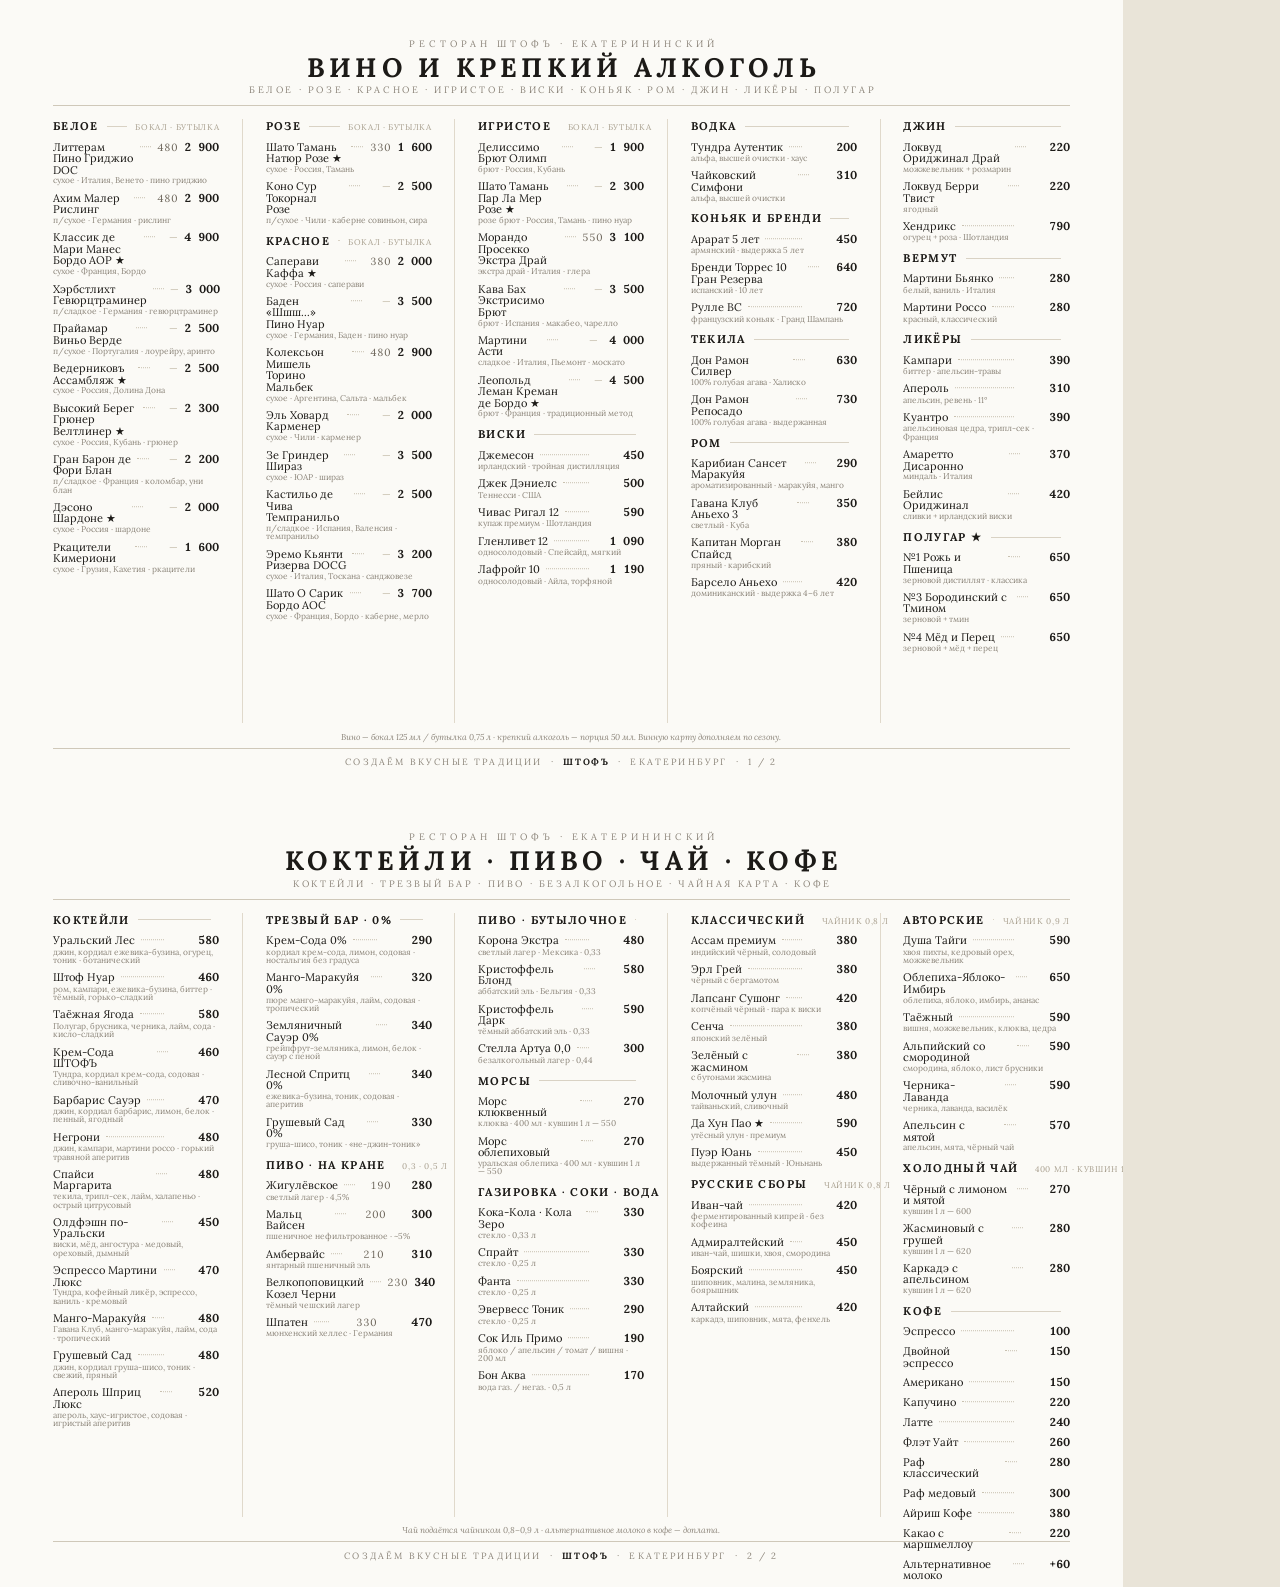
==== commit 19de1ebc: "Бар: уплотнение — колонки помещаются с зазором до примечания/подвала (фикс переполнения)" ====
--- a/bar-a4.html
+++ b/bar-a4.html
@@ -7,33 +7,33 @@
   html,body { background:#e9e4d8; -webkit-print-color-adjust:exact; print-color-adjust:exact; }
   body { font-family:"Lora",Georgia,serif; color:#1C1A17; }
   .page { width:297mm; height:210mm; background:#FBFAF6; position:relative; overflow:hidden;
-           padding:12mm 15mm 8mm; display:flex; flex-direction:column; page-break-after:always; }
+           padding:10mm 14mm 7mm; display:flex; flex-direction:column; page-break-after:always; }
   .page:last-child { page-break-after:auto; }
   .head { text-align:center; }
   .kicker { font-size:7pt; letter-spacing:.42em; text-transform:uppercase; color:#8C857A; padding-left:.42em; }
-  .title { font-size:24pt; letter-spacing:.16em; text-transform:uppercase; font-weight:700; line-height:1; margin:1.4mm 0 1.6mm; padding-left:.16em; }
-  .sub { font-size:7.4pt; letter-spacing:.28em; text-transform:uppercase; color:#8C857A; padding-left:.28em; }
-  .hr { height:0; border-top:0.2mm solid #CFC8B9; margin:4mm 0 0; }
-  .body { flex:1 1 auto; min-height:0; display:flex; gap:6mm; padding-top:5.5mm; }
+  .title { font-size:20pt; letter-spacing:.16em; text-transform:uppercase; font-weight:700; line-height:1; margin:1mm 0 1.1mm; padding-left:.16em; }
+  .sub { font-size:7pt; letter-spacing:.28em; text-transform:uppercase; color:#8C857A; padding-left:.28em; }
+  .hr { height:0; border-top:0.2mm solid #CFC8B9; margin:2.4mm 0 0; }
+  .body { flex:1 1 auto; min-height:0; display:flex; gap:6mm; padding-top:3.4mm; }
   .ccol { flex:1 1 0; min-width:0; }
   .ccol + .ccol { border-left:0.2mm solid #E0D9CB; padding-left:6mm; }
-  .cat { margin-bottom:5mm; break-inside:avoid; }
-  .ch { display:flex; align-items:baseline; margin-bottom:2.6mm; }
-  .cn { font-size:8.6pt; letter-spacing:.14em; text-transform:uppercase; font-weight:700; white-space:nowrap; }
-  .cl { flex:1; height:0; border-top:0.2mm solid #D9D2C4; align-self:center; margin:0 2.4mm; }
+  .cat { margin-bottom:2.5mm; break-inside:avoid; }
+  .ch { display:flex; align-items:baseline; margin-bottom:1.4mm; }
+  .cn { font-size:8.4pt; letter-spacing:.12em; text-transform:uppercase; font-weight:700; white-space:nowrap; }
+  .cl { flex:1; height:0; border-top:0.2mm solid #D9D2C4; align-self:center; margin:0 2.2mm; }
   .cu { font-size:6.2pt; letter-spacing:.08em; text-transform:uppercase; color:#A89F8E; white-space:nowrap; }
-  .w { margin-bottom:2.7mm; }
+  .w { margin-bottom:1.3mm; }
   .wr { display:flex; align-items:baseline; gap:1.6mm; }
-  .nm { font-size:8.5pt; line-height:1.12; }
+  .nm { font-size:8.3pt; line-height:1.04; }
   .dots { flex:1 1 auto; height:0; border-bottom:0.18mm dotted #C9C1B0; transform:translateY(-1mm); min-width:3mm; }
-  .wg { font-size:8pt; width:12mm; text-align:right; color:#6E675C; font-variant-numeric:tabular-nums; white-space:nowrap; }
+  .wg { font-size:7.8pt; width:11mm; text-align:right; color:#6E675C; font-variant-numeric:tabular-nums; white-space:nowrap; }
   .wg.dash { color:#C2BAA8; }
-  .wb { font-size:8.8pt; font-weight:700; width:14mm; text-align:right; font-variant-numeric:tabular-nums; white-space:nowrap; }
-  .wd { font-size:6.7pt; line-height:1.1; color:#8C857A; margin-top:.3mm; }
-  .ci { display:flex; align-items:baseline; gap:1.6mm; margin-bottom:2.7mm; }
-  .pnote { flex:none; margin-top:2.6mm; font-size:6.7pt; font-style:italic; color:#8C857A; text-align:center; }
-  .foot { flex:none; margin-top:2.2mm; padding-top:2.4mm; border-top:0.2mm solid #CFC8B9;
-           text-align:center; font-size:7pt; letter-spacing:.26em; text-transform:uppercase; color:#8C857A; }
+  .wb { font-size:8.6pt; font-weight:700; width:13mm; text-align:right; font-variant-numeric:tabular-nums; white-space:nowrap; }
+  .wd { font-size:6.3pt; line-height:1.0; color:#8C857A; margin-top:.1mm; }
+  .ci { display:flex; align-items:baseline; gap:1.6mm; margin-bottom:1.3mm; }
+  .pnote { flex:none; margin-top:2mm; font-size:6.4pt; font-style:italic; color:#8C857A; text-align:center; }
+  .foot { flex:none; margin-top:1.6mm; padding-top:2mm; border-top:0.2mm solid #CFC8B9;
+           text-align:center; font-size:6.8pt; letter-spacing:.24em; text-transform:uppercase; color:#8C857A; }
   .foot b { color:#1C1A17; font-weight:700; letter-spacing:.18em; }
 </style></head>
 <body>
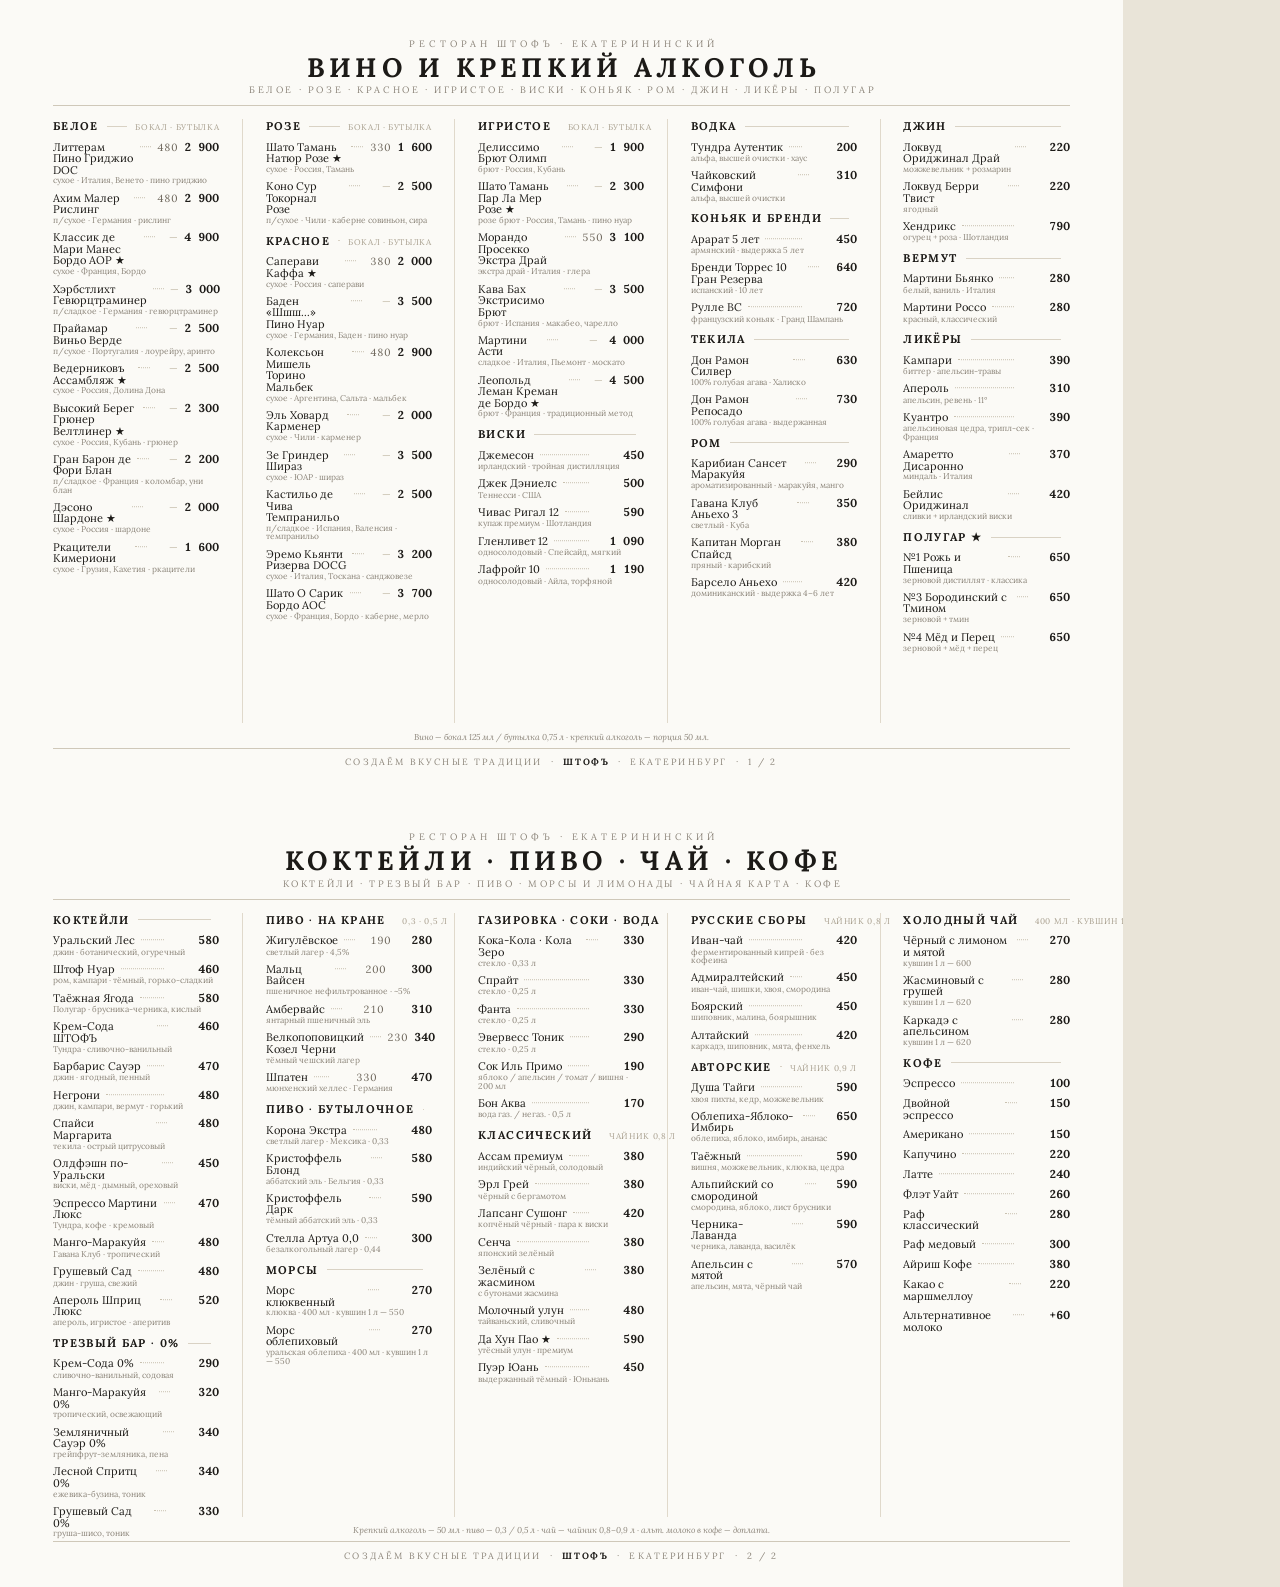
==== commit c66f0015: "Бар: короткие описания коктейлей/трезвого, пиво на листе 2 — обе страницы помещаются с зазором (Canv" ====
--- a/bar-a4.html
+++ b/bar-a4.html
@@ -42,15 +42,15 @@
     <div class="title">Вино и крепкий алкоголь</div><div class="sub">белое · розе · красное · игристое · виски · коньяк · ром · джин · ликёры · полугар</div></div>
   <div class="hr"></div>
   <div class="body"><div class="ccol"><div class="cat"><div class="ch"><span class="cn">Белое</span><span class="cl"></span><span class="cu">бокал · бутылка</span></div><div class="w"><div class="wr"><span class="nm">Литтерам Пино Гриджио DOC</span><span class="dots"></span><span class="wg">480</span><span class="wb">2 900</span></div><div class="wd">сухое · Италия, Венето · пино гриджио</div></div><div class="w"><div class="wr"><span class="nm">Ахим Малер Рислинг</span><span class="dots"></span><span class="wg">480</span><span class="wb">2 900</span></div><div class="wd">п/сухое · Германия · рислинг</div></div><div class="w"><div class="wr"><span class="nm">Классик де Мари Манес Бордо AOP ★</span><span class="dots"></span><span class="wg dash">—</span><span class="wb">4 900</span></div><div class="wd">сухое · Франция, Бордо</div></div><div class="w"><div class="wr"><span class="nm">Хэрбстлихт Гевюрцтраминер</span><span class="dots"></span><span class="wg dash">—</span><span class="wb">3 000</span></div><div class="wd">п/сладкое · Германия · гевюрцтраминер</div></div><div class="w"><div class="wr"><span class="nm">Прайамар Виньо Верде</span><span class="dots"></span><span class="wg dash">—</span><span class="wb">2 500</span></div><div class="wd">п/сухое · Португалия · лоурейру, аринто</div></div><div class="w"><div class="wr"><span class="nm">Ведерниковъ Ассамбляж ★</span><span class="dots"></span><span class="wg dash">—</span><span class="wb">2 500</span></div><div class="wd">сухое · Россия, Долина Дона</div></div><div class="w"><div class="wr"><span class="nm">Высокий Берег Грюнер Велтлинер ★</span><span class="dots"></span><span class="wg dash">—</span><span class="wb">2 300</span></div><div class="wd">сухое · Россия, Кубань · грюнер</div></div><div class="w"><div class="wr"><span class="nm">Гран Барон де Фори Блан</span><span class="dots"></span><span class="wg dash">—</span><span class="wb">2 200</span></div><div class="wd">п/сладкое · Франция · коломбар, уни блан</div></div><div class="w"><div class="wr"><span class="nm">Дэсоно Шардоне ★</span><span class="dots"></span><span class="wg dash">—</span><span class="wb">2 000</span></div><div class="wd">сухое · Россия · шардоне</div></div><div class="w"><div class="wr"><span class="nm">Ркацители Кимериони</span><span class="dots"></span><span class="wg dash">—</span><span class="wb">1 600</span></div><div class="wd">сухое · Грузия, Кахетия · ркацители</div></div></div></div><div class="ccol"><div class="cat"><div class="ch"><span class="cn">Розе</span><span class="cl"></span><span class="cu">бокал · бутылка</span></div><div class="w"><div class="wr"><span class="nm">Шато Тамань Натюр Розе ★</span><span class="dots"></span><span class="wg">330</span><span class="wb">1 600</span></div><div class="wd">сухое · Россия, Тамань</div></div><div class="w"><div class="wr"><span class="nm">Коно Сур Токорнал Розе</span><span class="dots"></span><span class="wg dash">—</span><span class="wb">2 500</span></div><div class="wd">п/сухое · Чили · каберне совиньон, сира</div></div></div><div class="cat"><div class="ch"><span class="cn">Красное</span><span class="cl"></span><span class="cu">бокал · бутылка</span></div><div class="w"><div class="wr"><span class="nm">Саперави Каффа ★</span><span class="dots"></span><span class="wg">380</span><span class="wb">2 000</span></div><div class="wd">сухое · Россия · саперави</div></div><div class="w"><div class="wr"><span class="nm">Баден «Шшш…» Пино Нуар</span><span class="dots"></span><span class="wg dash">—</span><span class="wb">3 500</span></div><div class="wd">сухое · Германия, Баден · пино нуар</div></div><div class="w"><div class="wr"><span class="nm">Колексьон Мишель Торино Мальбек</span><span class="dots"></span><span class="wg">480</span><span class="wb">2 900</span></div><div class="wd">сухое · Аргентина, Сальта · мальбек</div></div><div class="w"><div class="wr"><span class="nm">Эль Ховард Карменер</span><span class="dots"></span><span class="wg dash">—</span><span class="wb">2 000</span></div><div class="wd">сухое · Чили · карменер</div></div><div class="w"><div class="wr"><span class="nm">Зе Гриндер Шираз</span><span class="dots"></span><span class="wg dash">—</span><span class="wb">3 500</span></div><div class="wd">сухое · ЮАР · шираз</div></div><div class="w"><div class="wr"><span class="nm">Кастильо де Чива Темпранильо</span><span class="dots"></span><span class="wg dash">—</span><span class="wb">2 500</span></div><div class="wd">п/сладкое · Испания, Валенсия · темпранильо</div></div><div class="w"><div class="wr"><span class="nm">Эремо Кьянти Ризерва DOCG</span><span class="dots"></span><span class="wg dash">—</span><span class="wb">3 200</span></div><div class="wd">сухое · Италия, Тоскана · санджовезе</div></div><div class="w"><div class="wr"><span class="nm">Шато О Сарик Бордо AOC</span><span class="dots"></span><span class="wg dash">—</span><span class="wb">3 700</span></div><div class="wd">сухое · Франция, Бордо · каберне, мерло</div></div></div></div><div class="ccol"><div class="cat"><div class="ch"><span class="cn">Игристое</span><span class="cl"></span><span class="cu">бокал · бутылка</span></div><div class="w"><div class="wr"><span class="nm">Делиссимо Брют Олимп</span><span class="dots"></span><span class="wg dash">—</span><span class="wb">1 900</span></div><div class="wd">брют · Россия, Кубань</div></div><div class="w"><div class="wr"><span class="nm">Шато Тамань Пар Ла Мер Розе ★</span><span class="dots"></span><span class="wg dash">—</span><span class="wb">2 300</span></div><div class="wd">розе брют · Россия, Тамань · пино нуар</div></div><div class="w"><div class="wr"><span class="nm">Морандо Просекко Экстра Драй</span><span class="dots"></span><span class="wg">550</span><span class="wb">3 100</span></div><div class="wd">экстра драй · Италия · глера</div></div><div class="w"><div class="wr"><span class="nm">Кава Бах Экстрисимо Брют</span><span class="dots"></span><span class="wg dash">—</span><span class="wb">3 500</span></div><div class="wd">брют · Испания · макабео, чарелло</div></div><div class="w"><div class="wr"><span class="nm">Мартини Асти</span><span class="dots"></span><span class="wg dash">—</span><span class="wb">4 000</span></div><div class="wd">сладкое · Италия, Пьемонт · москато</div></div><div class="w"><div class="wr"><span class="nm">Леопольд Леман Креман де Бордо ★</span><span class="dots"></span><span class="wg dash">—</span><span class="wb">4 500</span></div><div class="wd">брют · Франция · традиционный метод</div></div></div><div class="cat"><div class="ch"><span class="cn">Виски</span><span class="cl"></span></div><div class="w"><div class="wr"><span class="nm">Джемесон</span><span class="dots"></span><span class="wb">450</span></div><div class="wd">ирландский · тройная дистилляция</div></div><div class="w"><div class="wr"><span class="nm">Джек Дэниелс</span><span class="dots"></span><span class="wb">500</span></div><div class="wd">Теннесси · США</div></div><div class="w"><div class="wr"><span class="nm">Чивас Ригал 12</span><span class="dots"></span><span class="wb">590</span></div><div class="wd">купаж премиум · Шотландия</div></div><div class="w"><div class="wr"><span class="nm">Гленливет 12</span><span class="dots"></span><span class="wb">1 090</span></div><div class="wd">односолодовый · Спейсайд, мягкий</div></div><div class="w"><div class="wr"><span class="nm">Лафройг 10</span><span class="dots"></span><span class="wb">1 190</span></div><div class="wd">односолодовый · Айла, торфяной</div></div></div></div><div class="ccol"><div class="cat"><div class="ch"><span class="cn">Водка</span><span class="cl"></span></div><div class="w"><div class="wr"><span class="nm">Тундра Аутентик</span><span class="dots"></span><span class="wb">200</span></div><div class="wd">альфа, высшей очистки · хаус</div></div><div class="w"><div class="wr"><span class="nm">Чайковский Симфони</span><span class="dots"></span><span class="wb">310</span></div><div class="wd">альфа, высшей очистки</div></div></div><div class="cat"><div class="ch"><span class="cn">Коньяк и бренди</span><span class="cl"></span></div><div class="w"><div class="wr"><span class="nm">Арарат 5 лет</span><span class="dots"></span><span class="wb">450</span></div><div class="wd">армянский · выдержка 5 лет</div></div><div class="w"><div class="wr"><span class="nm">Бренди Торрес 10 Гран Резерва</span><span class="dots"></span><span class="wb">640</span></div><div class="wd">испанский · 10 лет</div></div><div class="w"><div class="wr"><span class="nm">Рулле ВС</span><span class="dots"></span><span class="wb">720</span></div><div class="wd">французский коньяк · Гранд Шампань</div></div></div><div class="cat"><div class="ch"><span class="cn">Текила</span><span class="cl"></span></div><div class="w"><div class="wr"><span class="nm">Дон Рамон Силвер</span><span class="dots"></span><span class="wb">630</span></div><div class="wd">100% голубая агава · Халиско</div></div><div class="w"><div class="wr"><span class="nm">Дон Рамон Репосадо</span><span class="dots"></span><span class="wb">730</span></div><div class="wd">100% голубая агава · выдержанная</div></div></div><div class="cat"><div class="ch"><span class="cn">Ром</span><span class="cl"></span></div><div class="w"><div class="wr"><span class="nm">Карибиан Сансет Маракуйя</span><span class="dots"></span><span class="wb">290</span></div><div class="wd">ароматизированный · маракуйя, манго</div></div><div class="w"><div class="wr"><span class="nm">Гавана Клуб Аньехо 3</span><span class="dots"></span><span class="wb">350</span></div><div class="wd">светлый · Куба</div></div><div class="w"><div class="wr"><span class="nm">Капитан Морган Спайсд</span><span class="dots"></span><span class="wb">380</span></div><div class="wd">пряный · карибский</div></div><div class="w"><div class="wr"><span class="nm">Барсело Аньехо</span><span class="dots"></span><span class="wb">420</span></div><div class="wd">доминиканский · выдержка 4–6 лет</div></div></div></div><div class="ccol"><div class="cat"><div class="ch"><span class="cn">Джин</span><span class="cl"></span></div><div class="w"><div class="wr"><span class="nm">Локвуд Ориджинал Драй</span><span class="dots"></span><span class="wb">220</span></div><div class="wd">можжевельник + розмарин</div></div><div class="w"><div class="wr"><span class="nm">Локвуд Берри Твист</span><span class="dots"></span><span class="wb">220</span></div><div class="wd">ягодный</div></div><div class="w"><div class="wr"><span class="nm">Хендрикс</span><span class="dots"></span><span class="wb">790</span></div><div class="wd">огурец + роза · Шотландия</div></div></div><div class="cat"><div class="ch"><span class="cn">Вермут</span><span class="cl"></span></div><div class="w"><div class="wr"><span class="nm">Мартини Бьянко</span><span class="dots"></span><span class="wb">280</span></div><div class="wd">белый, ваниль · Италия</div></div><div class="w"><div class="wr"><span class="nm">Мартини Россо</span><span class="dots"></span><span class="wb">280</span></div><div class="wd">красный, классический</div></div></div><div class="cat"><div class="ch"><span class="cn">Ликёры</span><span class="cl"></span></div><div class="w"><div class="wr"><span class="nm">Кампари</span><span class="dots"></span><span class="wb">390</span></div><div class="wd">биттер · апельсин-травы</div></div><div class="w"><div class="wr"><span class="nm">Апероль</span><span class="dots"></span><span class="wb">310</span></div><div class="wd">апельсин, ревень · 11°</div></div><div class="w"><div class="wr"><span class="nm">Куантро</span><span class="dots"></span><span class="wb">390</span></div><div class="wd">апельсиновая цедра, трипл-сек · Франция</div></div><div class="w"><div class="wr"><span class="nm">Амаретто Дисаронно</span><span class="dots"></span><span class="wb">370</span></div><div class="wd">миндаль · Италия</div></div><div class="w"><div class="wr"><span class="nm">Бейлис Ориджинал</span><span class="dots"></span><span class="wb">420</span></div><div class="wd">сливки + ирландский виски</div></div></div><div class="cat"><div class="ch"><span class="cn">Полугар ★</span><span class="cl"></span></div><div class="w"><div class="wr"><span class="nm">№1 Рожь и Пшеница</span><span class="dots"></span><span class="wb">650</span></div><div class="wd">зерновой дистиллят · классика</div></div><div class="w"><div class="wr"><span class="nm">№3 Бородинский с Тмином</span><span class="dots"></span><span class="wb">650</span></div><div class="wd">зерновой + тмин</div></div><div class="w"><div class="wr"><span class="nm">№4 Мёд и Перец</span><span class="dots"></span><span class="wb">650</span></div><div class="wd">зерновой + мёд + перец</div></div></div></div></div>
-  <div class="pnote">Вино — бокал 125 мл / бутылка 0,75 л · крепкий алкоголь — порция 50 мл. Винную карту дополняем по сезону.</div>
+  <div class="pnote">Вино — бокал 125 мл / бутылка 0,75 л · крепкий алкоголь — порция 50 мл.</div>
   <div class="foot">Создаём вкусные традиции&nbsp;&nbsp;·&nbsp;&nbsp;<b>ШТОФЪ</b>&nbsp;&nbsp;·&nbsp;&nbsp;Екатеринбург&nbsp;&nbsp;·&nbsp;&nbsp;1&nbsp;/&nbsp;2</div>
 </div>
 <div class="page" data-document-role="page">
   <div class="head"><div class="kicker">Ресторан ШТОФЪ · Екатерининский</div>
-    <div class="title">Коктейли · пиво · чай · кофе</div><div class="sub">коктейли · трезвый бар · пиво · безалкогольное · чайная карта · кофе</div></div>
+    <div class="title">Коктейли · пиво · чай · кофе</div><div class="sub">коктейли · трезвый бар · пиво · морсы и лимонады · чайная карта · кофе</div></div>
   <div class="hr"></div>
-  <div class="body"><div class="ccol"><div class="cat"><div class="ch"><span class="cn">Коктейли</span><span class="cl"></span></div><div class="w"><div class="wr"><span class="nm">Уральский Лес</span><span class="dots"></span><span class="wb">580</span></div><div class="wd">джин, кордиал ежевика-бузина, огурец, тоник · ботанический</div></div><div class="w"><div class="wr"><span class="nm">Штоф Нуар</span><span class="dots"></span><span class="wb">460</span></div><div class="wd">ром, кампари, ежевика-бузина, биттер · тёмный, горько-сладкий</div></div><div class="w"><div class="wr"><span class="nm">Таёжная Ягода</span><span class="dots"></span><span class="wb">580</span></div><div class="wd">Полугар, брусника, черника, лайм, сода · кисло-сладкий</div></div><div class="w"><div class="wr"><span class="nm">Крем-Сода ШТОФЪ</span><span class="dots"></span><span class="wb">460</span></div><div class="wd">Тундра, кордиал крем-сода, содовая · сливочно-ванильный</div></div><div class="w"><div class="wr"><span class="nm">Барбарис Сауэр</span><span class="dots"></span><span class="wb">470</span></div><div class="wd">джин, кордиал барбарис, лимон, белок · пенный, ягодный</div></div><div class="w"><div class="wr"><span class="nm">Негрони</span><span class="dots"></span><span class="wb">480</span></div><div class="wd">джин, кампари, мартини россо · горький травяной аперитив</div></div><div class="w"><div class="wr"><span class="nm">Спайси Маргарита</span><span class="dots"></span><span class="wb">480</span></div><div class="wd">текила, трипл-сек, лайм, халапеньо · острый цитрусовый</div></div><div class="w"><div class="wr"><span class="nm">Олдфэшн по-Уральски</span><span class="dots"></span><span class="wb">450</span></div><div class="wd">виски, мёд, ангостура · медовый, ореховый, дымный</div></div><div class="w"><div class="wr"><span class="nm">Эспрессо Мартини Люкс</span><span class="dots"></span><span class="wb">470</span></div><div class="wd">Тундра, кофейный ликёр, эспрессо, ваниль · кремовый</div></div><div class="w"><div class="wr"><span class="nm">Манго-Маракуйя</span><span class="dots"></span><span class="wb">480</span></div><div class="wd">Гавана Клуб, манго-маракуйя, лайм, сода · тропический</div></div><div class="w"><div class="wr"><span class="nm">Грушевый Сад</span><span class="dots"></span><span class="wb">480</span></div><div class="wd">джин, кордиал груша-шисо, тоник · свежий, пряный</div></div><div class="w"><div class="wr"><span class="nm">Апероль Шприц Люкс</span><span class="dots"></span><span class="wb">520</span></div><div class="wd">апероль, хаус-игристое, содовая · игристый аперитив</div></div></div></div><div class="ccol"><div class="cat"><div class="ch"><span class="cn">Трезвый бар · 0%</span><span class="cl"></span></div><div class="w"><div class="wr"><span class="nm">Крем-Сода 0%</span><span class="dots"></span><span class="wb">290</span></div><div class="wd">кордиал крем-сода, лимон, содовая · ностальгия без градуса</div></div><div class="w"><div class="wr"><span class="nm">Манго-Маракуйя 0%</span><span class="dots"></span><span class="wb">320</span></div><div class="wd">пюре манго-маракуйя, лайм, содовая · тропический</div></div><div class="w"><div class="wr"><span class="nm">Земляничный Сауэр 0%</span><span class="dots"></span><span class="wb">340</span></div><div class="wd">грейпфрут-земляника, лимон, белок · сауэр с пеной</div></div><div class="w"><div class="wr"><span class="nm">Лесной Спритц 0%</span><span class="dots"></span><span class="wb">340</span></div><div class="wd">ежевика-бузина, тоник, содовая · аперитив</div></div><div class="w"><div class="wr"><span class="nm">Грушевый Сад 0%</span><span class="dots"></span><span class="wb">330</span></div><div class="wd">груша-шисо, тоник · «не-джин-тоник»</div></div></div><div class="cat"><div class="ch"><span class="cn">Пиво · на кране</span><span class="cl"></span><span class="cu">0,3 · 0,5 л</span></div><div class="w"><div class="wr"><span class="nm">Жигулёвское</span><span class="dots"></span><span class="wg">190</span><span class="wb">280</span></div><div class="wd">светлый лагер · 4,5%</div></div><div class="w"><div class="wr"><span class="nm">Мальц Вайсен</span><span class="dots"></span><span class="wg">200</span><span class="wb">300</span></div><div class="wd">пшеничное нефильтрованное · ~5%</div></div><div class="w"><div class="wr"><span class="nm">Амбервайс</span><span class="dots"></span><span class="wg">210</span><span class="wb">310</span></div><div class="wd">янтарный пшеничный эль</div></div><div class="w"><div class="wr"><span class="nm">Велкопоповицкий Козел Черни</span><span class="dots"></span><span class="wg">230</span><span class="wb">340</span></div><div class="wd">тёмный чешский лагер</div></div><div class="w"><div class="wr"><span class="nm">Шпатен</span><span class="dots"></span><span class="wg">330</span><span class="wb">470</span></div><div class="wd">мюнхенский хеллес · Германия</div></div></div></div><div class="ccol"><div class="cat"><div class="ch"><span class="cn">Пиво · бутылочное</span><span class="cl"></span></div><div class="w"><div class="wr"><span class="nm">Корона Экстра</span><span class="dots"></span><span class="wb">480</span></div><div class="wd">светлый лагер · Мексика · 0,33</div></div><div class="w"><div class="wr"><span class="nm">Кристоффель Блонд</span><span class="dots"></span><span class="wb">580</span></div><div class="wd">аббатский эль · Бельгия · 0,33</div></div><div class="w"><div class="wr"><span class="nm">Кристоффель Дарк</span><span class="dots"></span><span class="wb">590</span></div><div class="wd">тёмный аббатский эль · 0,33</div></div><div class="w"><div class="wr"><span class="nm">Стелла Артуа 0,0</span><span class="dots"></span><span class="wb">300</span></div><div class="wd">безалкогольный лагер · 0,44</div></div></div><div class="cat"><div class="ch"><span class="cn">Морсы</span><span class="cl"></span></div><div class="w"><div class="wr"><span class="nm">Морс клюквенный</span><span class="dots"></span><span class="wb">270</span></div><div class="wd">клюква · 400 мл · кувшин 1 л — 550</div></div><div class="w"><div class="wr"><span class="nm">Морс облепиховый</span><span class="dots"></span><span class="wb">270</span></div><div class="wd">уральская облепиха · 400 мл · кувшин 1 л — 550</div></div></div><div class="cat"><div class="ch"><span class="cn">Газировка · соки · вода</span><span class="cl"></span></div><div class="w"><div class="wr"><span class="nm">Кока-Кола · Кола Зеро</span><span class="dots"></span><span class="wb">330</span></div><div class="wd">стекло · 0,33 л</div></div><div class="w"><div class="wr"><span class="nm">Спрайт</span><span class="dots"></span><span class="wb">330</span></div><div class="wd">стекло · 0,25 л</div></div><div class="w"><div class="wr"><span class="nm">Фанта</span><span class="dots"></span><span class="wb">330</span></div><div class="wd">стекло · 0,25 л</div></div><div class="w"><div class="wr"><span class="nm">Эвервесс Тоник</span><span class="dots"></span><span class="wb">290</span></div><div class="wd">стекло · 0,25 л</div></div><div class="w"><div class="wr"><span class="nm">Сок Иль Примо</span><span class="dots"></span><span class="wb">190</span></div><div class="wd">яблоко / апельсин / томат / вишня · 200 мл</div></div><div class="w"><div class="wr"><span class="nm">Бон Аква</span><span class="dots"></span><span class="wb">170</span></div><div class="wd">вода газ. / негаз. · 0,5 л</div></div></div></div><div class="ccol"><div class="cat"><div class="ch"><span class="cn">Классический</span><span class="cl"></span><span class="cu">чайник 0,8 л</span></div><div class="w"><div class="wr"><span class="nm">Ассам премиум</span><span class="dots"></span><span class="wb">380</span></div><div class="wd">индийский чёрный, солодовый</div></div><div class="w"><div class="wr"><span class="nm">Эрл Грей</span><span class="dots"></span><span class="wb">380</span></div><div class="wd">чёрный с бергамотом</div></div><div class="w"><div class="wr"><span class="nm">Лапсанг Сушонг</span><span class="dots"></span><span class="wb">420</span></div><div class="wd">копчёный чёрный · пара к виски</div></div><div class="w"><div class="wr"><span class="nm">Сенча</span><span class="dots"></span><span class="wb">380</span></div><div class="wd">японский зелёный</div></div><div class="w"><div class="wr"><span class="nm">Зелёный с жасмином</span><span class="dots"></span><span class="wb">380</span></div><div class="wd">с бутонами жасмина</div></div><div class="w"><div class="wr"><span class="nm">Молочный улун</span><span class="dots"></span><span class="wb">480</span></div><div class="wd">тайваньский, сливочный</div></div><div class="w"><div class="wr"><span class="nm">Да Хун Пао ★</span><span class="dots"></span><span class="wb">590</span></div><div class="wd">утёсный улун · премиум</div></div><div class="w"><div class="wr"><span class="nm">Пуэр Юань</span><span class="dots"></span><span class="wb">450</span></div><div class="wd">выдержанный тёмный · Юньнань</div></div></div><div class="cat"><div class="ch"><span class="cn">Русские сборы</span><span class="cl"></span><span class="cu">чайник 0,8 л</span></div><div class="w"><div class="wr"><span class="nm">Иван-чай</span><span class="dots"></span><span class="wb">420</span></div><div class="wd">ферментированный кипрей · без кофеина</div></div><div class="w"><div class="wr"><span class="nm">Адмиралтейский</span><span class="dots"></span><span class="wb">450</span></div><div class="wd">иван-чай, шишки, хвоя, смородина</div></div><div class="w"><div class="wr"><span class="nm">Боярский</span><span class="dots"></span><span class="wb">450</span></div><div class="wd">шиповник, малина, земляника, боярышник</div></div><div class="w"><div class="wr"><span class="nm">Алтайский</span><span class="dots"></span><span class="wb">420</span></div><div class="wd">каркадэ, шиповник, мята, фенхель</div></div></div></div><div class="ccol"><div class="cat"><div class="ch"><span class="cn">Авторские</span><span class="cl"></span><span class="cu">чайник 0,9 л</span></div><div class="w"><div class="wr"><span class="nm">Душа Тайги</span><span class="dots"></span><span class="wb">590</span></div><div class="wd">хвоя пихты, кедровый орех, можжевельник</div></div><div class="w"><div class="wr"><span class="nm">Облепиха-Яблоко-Имбирь</span><span class="dots"></span><span class="wb">650</span></div><div class="wd">облепиха, яблоко, имбирь, ананас</div></div><div class="w"><div class="wr"><span class="nm">Таёжный</span><span class="dots"></span><span class="wb">590</span></div><div class="wd">вишня, можжевельник, клюква, цедра</div></div><div class="w"><div class="wr"><span class="nm">Альпийский со смородиной</span><span class="dots"></span><span class="wb">590</span></div><div class="wd">смородина, яблоко, лист брусники</div></div><div class="w"><div class="wr"><span class="nm">Черника-Лаванда</span><span class="dots"></span><span class="wb">590</span></div><div class="wd">черника, лаванда, василёк</div></div><div class="w"><div class="wr"><span class="nm">Апельсин с мятой</span><span class="dots"></span><span class="wb">570</span></div><div class="wd">апельсин, мята, чёрный чай</div></div></div><div class="cat"><div class="ch"><span class="cn">Холодный чай</span><span class="cl"></span><span class="cu">400 мл · кувшин 1 л</span></div><div class="w"><div class="wr"><span class="nm">Чёрный с лимоном и мятой</span><span class="dots"></span><span class="wb">270</span></div><div class="wd">кувшин 1 л — 600</div></div><div class="w"><div class="wr"><span class="nm">Жасминовый с грушей</span><span class="dots"></span><span class="wb">280</span></div><div class="wd">кувшин 1 л — 620</div></div><div class="w"><div class="wr"><span class="nm">Каркадэ с апельсином</span><span class="dots"></span><span class="wb">280</span></div><div class="wd">кувшин 1 л — 620</div></div></div><div class="cat"><div class="ch"><span class="cn">Кофе</span><span class="cl"></span></div><div class="ci"><span class="nm">Эспрессо</span><span class="dots"></span><span class="wb">100</span></div><div class="ci"><span class="nm">Двойной эспрессо</span><span class="dots"></span><span class="wb">150</span></div><div class="ci"><span class="nm">Американо</span><span class="dots"></span><span class="wb">150</span></div><div class="ci"><span class="nm">Капучино</span><span class="dots"></span><span class="wb">220</span></div><div class="ci"><span class="nm">Латте</span><span class="dots"></span><span class="wb">240</span></div><div class="ci"><span class="nm">Флэт Уайт</span><span class="dots"></span><span class="wb">260</span></div><div class="ci"><span class="nm">Раф классический</span><span class="dots"></span><span class="wb">280</span></div><div class="ci"><span class="nm">Раф медовый</span><span class="dots"></span><span class="wb">300</span></div><div class="ci"><span class="nm">Айриш Кофе</span><span class="dots"></span><span class="wb">380</span></div><div class="ci"><span class="nm">Какао с маршмеллоу</span><span class="dots"></span><span class="wb">220</span></div><div class="ci"><span class="nm">Альтернативное молоко</span><span class="dots"></span><span class="wb">+60</span></div></div></div></div>
-  <div class="pnote">Чай подаётся чайником 0,8–0,9 л · альтернативное молоко в кофе — доплата.</div>
+  <div class="body"><div class="ccol"><div class="cat"><div class="ch"><span class="cn">Коктейли</span><span class="cl"></span></div><div class="w"><div class="wr"><span class="nm">Уральский Лес</span><span class="dots"></span><span class="wb">580</span></div><div class="wd">джин · ботанический, огуречный</div></div><div class="w"><div class="wr"><span class="nm">Штоф Нуар</span><span class="dots"></span><span class="wb">460</span></div><div class="wd">ром, кампари · тёмный, горько-сладкий</div></div><div class="w"><div class="wr"><span class="nm">Таёжная Ягода</span><span class="dots"></span><span class="wb">580</span></div><div class="wd">Полугар · брусника-черника, кислый</div></div><div class="w"><div class="wr"><span class="nm">Крем-Сода ШТОФЪ</span><span class="dots"></span><span class="wb">460</span></div><div class="wd">Тундра · сливочно-ванильный</div></div><div class="w"><div class="wr"><span class="nm">Барбарис Сауэр</span><span class="dots"></span><span class="wb">470</span></div><div class="wd">джин · ягодный, пенный</div></div><div class="w"><div class="wr"><span class="nm">Негрони</span><span class="dots"></span><span class="wb">480</span></div><div class="wd">джин, кампари, вермут · горький</div></div><div class="w"><div class="wr"><span class="nm">Спайси Маргарита</span><span class="dots"></span><span class="wb">480</span></div><div class="wd">текила · острый цитрусовый</div></div><div class="w"><div class="wr"><span class="nm">Олдфэшн по-Уральски</span><span class="dots"></span><span class="wb">450</span></div><div class="wd">виски, мёд · дымный, ореховый</div></div><div class="w"><div class="wr"><span class="nm">Эспрессо Мартини Люкс</span><span class="dots"></span><span class="wb">470</span></div><div class="wd">Тундра, кофе · кремовый</div></div><div class="w"><div class="wr"><span class="nm">Манго-Маракуйя</span><span class="dots"></span><span class="wb">480</span></div><div class="wd">Гавана Клуб · тропический</div></div><div class="w"><div class="wr"><span class="nm">Грушевый Сад</span><span class="dots"></span><span class="wb">480</span></div><div class="wd">джин · груша, свежий</div></div><div class="w"><div class="wr"><span class="nm">Апероль Шприц Люкс</span><span class="dots"></span><span class="wb">520</span></div><div class="wd">апероль, игристое · аперитив</div></div></div><div class="cat"><div class="ch"><span class="cn">Трезвый бар · 0%</span><span class="cl"></span></div><div class="w"><div class="wr"><span class="nm">Крем-Сода 0%</span><span class="dots"></span><span class="wb">290</span></div><div class="wd">сливочно-ванильный, содовая</div></div><div class="w"><div class="wr"><span class="nm">Манго-Маракуйя 0%</span><span class="dots"></span><span class="wb">320</span></div><div class="wd">тропический, освежающий</div></div><div class="w"><div class="wr"><span class="nm">Земляничный Сауэр 0%</span><span class="dots"></span><span class="wb">340</span></div><div class="wd">грейпфрут-земляника, пена</div></div><div class="w"><div class="wr"><span class="nm">Лесной Спритц 0%</span><span class="dots"></span><span class="wb">340</span></div><div class="wd">ежевика-бузина, тоник</div></div><div class="w"><div class="wr"><span class="nm">Грушевый Сад 0%</span><span class="dots"></span><span class="wb">330</span></div><div class="wd">груша-шисо, тоник</div></div></div></div><div class="ccol"><div class="cat"><div class="ch"><span class="cn">Пиво · на кране</span><span class="cl"></span><span class="cu">0,3 · 0,5 л</span></div><div class="w"><div class="wr"><span class="nm">Жигулёвское</span><span class="dots"></span><span class="wg">190</span><span class="wb">280</span></div><div class="wd">светлый лагер · 4,5%</div></div><div class="w"><div class="wr"><span class="nm">Мальц Вайсен</span><span class="dots"></span><span class="wg">200</span><span class="wb">300</span></div><div class="wd">пшеничное нефильтрованное · ~5%</div></div><div class="w"><div class="wr"><span class="nm">Амбервайс</span><span class="dots"></span><span class="wg">210</span><span class="wb">310</span></div><div class="wd">янтарный пшеничный эль</div></div><div class="w"><div class="wr"><span class="nm">Велкопоповицкий Козел Черни</span><span class="dots"></span><span class="wg">230</span><span class="wb">340</span></div><div class="wd">тёмный чешский лагер</div></div><div class="w"><div class="wr"><span class="nm">Шпатен</span><span class="dots"></span><span class="wg">330</span><span class="wb">470</span></div><div class="wd">мюнхенский хеллес · Германия</div></div></div><div class="cat"><div class="ch"><span class="cn">Пиво · бутылочное</span><span class="cl"></span></div><div class="w"><div class="wr"><span class="nm">Корона Экстра</span><span class="dots"></span><span class="wb">480</span></div><div class="wd">светлый лагер · Мексика · 0,33</div></div><div class="w"><div class="wr"><span class="nm">Кристоффель Блонд</span><span class="dots"></span><span class="wb">580</span></div><div class="wd">аббатский эль · Бельгия · 0,33</div></div><div class="w"><div class="wr"><span class="nm">Кристоффель Дарк</span><span class="dots"></span><span class="wb">590</span></div><div class="wd">тёмный аббатский эль · 0,33</div></div><div class="w"><div class="wr"><span class="nm">Стелла Артуа 0,0</span><span class="dots"></span><span class="wb">300</span></div><div class="wd">безалкогольный лагер · 0,44</div></div></div><div class="cat"><div class="ch"><span class="cn">Морсы</span><span class="cl"></span></div><div class="w"><div class="wr"><span class="nm">Морс клюквенный</span><span class="dots"></span><span class="wb">270</span></div><div class="wd">клюква · 400 мл · кувшин 1 л — 550</div></div><div class="w"><div class="wr"><span class="nm">Морс облепиховый</span><span class="dots"></span><span class="wb">270</span></div><div class="wd">уральская облепиха · 400 мл · кувшин 1 л — 550</div></div></div></div><div class="ccol"><div class="cat"><div class="ch"><span class="cn">Газировка · соки · вода</span><span class="cl"></span></div><div class="w"><div class="wr"><span class="nm">Кока-Кола · Кола Зеро</span><span class="dots"></span><span class="wb">330</span></div><div class="wd">стекло · 0,33 л</div></div><div class="w"><div class="wr"><span class="nm">Спрайт</span><span class="dots"></span><span class="wb">330</span></div><div class="wd">стекло · 0,25 л</div></div><div class="w"><div class="wr"><span class="nm">Фанта</span><span class="dots"></span><span class="wb">330</span></div><div class="wd">стекло · 0,25 л</div></div><div class="w"><div class="wr"><span class="nm">Эвервесс Тоник</span><span class="dots"></span><span class="wb">290</span></div><div class="wd">стекло · 0,25 л</div></div><div class="w"><div class="wr"><span class="nm">Сок Иль Примо</span><span class="dots"></span><span class="wb">190</span></div><div class="wd">яблоко / апельсин / томат / вишня · 200 мл</div></div><div class="w"><div class="wr"><span class="nm">Бон Аква</span><span class="dots"></span><span class="wb">170</span></div><div class="wd">вода газ. / негаз. · 0,5 л</div></div></div><div class="cat"><div class="ch"><span class="cn">Классический</span><span class="cl"></span><span class="cu">чайник 0,8 л</span></div><div class="w"><div class="wr"><span class="nm">Ассам премиум</span><span class="dots"></span><span class="wb">380</span></div><div class="wd">индийский чёрный, солодовый</div></div><div class="w"><div class="wr"><span class="nm">Эрл Грей</span><span class="dots"></span><span class="wb">380</span></div><div class="wd">чёрный с бергамотом</div></div><div class="w"><div class="wr"><span class="nm">Лапсанг Сушонг</span><span class="dots"></span><span class="wb">420</span></div><div class="wd">копчёный чёрный · пара к виски</div></div><div class="w"><div class="wr"><span class="nm">Сенча</span><span class="dots"></span><span class="wb">380</span></div><div class="wd">японский зелёный</div></div><div class="w"><div class="wr"><span class="nm">Зелёный с жасмином</span><span class="dots"></span><span class="wb">380</span></div><div class="wd">с бутонами жасмина</div></div><div class="w"><div class="wr"><span class="nm">Молочный улун</span><span class="dots"></span><span class="wb">480</span></div><div class="wd">тайваньский, сливочный</div></div><div class="w"><div class="wr"><span class="nm">Да Хун Пао ★</span><span class="dots"></span><span class="wb">590</span></div><div class="wd">утёсный улун · премиум</div></div><div class="w"><div class="wr"><span class="nm">Пуэр Юань</span><span class="dots"></span><span class="wb">450</span></div><div class="wd">выдержанный тёмный · Юньнань</div></div></div></div><div class="ccol"><div class="cat"><div class="ch"><span class="cn">Русские сборы</span><span class="cl"></span><span class="cu">чайник 0,8 л</span></div><div class="w"><div class="wr"><span class="nm">Иван-чай</span><span class="dots"></span><span class="wb">420</span></div><div class="wd">ферментированный кипрей · без кофеина</div></div><div class="w"><div class="wr"><span class="nm">Адмиралтейский</span><span class="dots"></span><span class="wb">450</span></div><div class="wd">иван-чай, шишки, хвоя, смородина</div></div><div class="w"><div class="wr"><span class="nm">Боярский</span><span class="dots"></span><span class="wb">450</span></div><div class="wd">шиповник, малина, боярышник</div></div><div class="w"><div class="wr"><span class="nm">Алтайский</span><span class="dots"></span><span class="wb">420</span></div><div class="wd">каркадэ, шиповник, мята, фенхель</div></div></div><div class="cat"><div class="ch"><span class="cn">Авторские</span><span class="cl"></span><span class="cu">чайник 0,9 л</span></div><div class="w"><div class="wr"><span class="nm">Душа Тайги</span><span class="dots"></span><span class="wb">590</span></div><div class="wd">хвоя пихты, кедр, можжевельник</div></div><div class="w"><div class="wr"><span class="nm">Облепиха-Яблоко-Имбирь</span><span class="dots"></span><span class="wb">650</span></div><div class="wd">облепиха, яблоко, имбирь, ананас</div></div><div class="w"><div class="wr"><span class="nm">Таёжный</span><span class="dots"></span><span class="wb">590</span></div><div class="wd">вишня, можжевельник, клюква, цедра</div></div><div class="w"><div class="wr"><span class="nm">Альпийский со смородиной</span><span class="dots"></span><span class="wb">590</span></div><div class="wd">смородина, яблоко, лист брусники</div></div><div class="w"><div class="wr"><span class="nm">Черника-Лаванда</span><span class="dots"></span><span class="wb">590</span></div><div class="wd">черника, лаванда, василёк</div></div><div class="w"><div class="wr"><span class="nm">Апельсин с мятой</span><span class="dots"></span><span class="wb">570</span></div><div class="wd">апельсин, мята, чёрный чай</div></div></div></div><div class="ccol"><div class="cat"><div class="ch"><span class="cn">Холодный чай</span><span class="cl"></span><span class="cu">400 мл · кувшин 1 л</span></div><div class="w"><div class="wr"><span class="nm">Чёрный с лимоном и мятой</span><span class="dots"></span><span class="wb">270</span></div><div class="wd">кувшин 1 л — 600</div></div><div class="w"><div class="wr"><span class="nm">Жасминовый с грушей</span><span class="dots"></span><span class="wb">280</span></div><div class="wd">кувшин 1 л — 620</div></div><div class="w"><div class="wr"><span class="nm">Каркадэ с апельсином</span><span class="dots"></span><span class="wb">280</span></div><div class="wd">кувшин 1 л — 620</div></div></div><div class="cat"><div class="ch"><span class="cn">Кофе</span><span class="cl"></span></div><div class="ci"><span class="nm">Эспрессо</span><span class="dots"></span><span class="wb">100</span></div><div class="ci"><span class="nm">Двойной эспрессо</span><span class="dots"></span><span class="wb">150</span></div><div class="ci"><span class="nm">Американо</span><span class="dots"></span><span class="wb">150</span></div><div class="ci"><span class="nm">Капучино</span><span class="dots"></span><span class="wb">220</span></div><div class="ci"><span class="nm">Латте</span><span class="dots"></span><span class="wb">240</span></div><div class="ci"><span class="nm">Флэт Уайт</span><span class="dots"></span><span class="wb">260</span></div><div class="ci"><span class="nm">Раф классический</span><span class="dots"></span><span class="wb">280</span></div><div class="ci"><span class="nm">Раф медовый</span><span class="dots"></span><span class="wb">300</span></div><div class="ci"><span class="nm">Айриш Кофе</span><span class="dots"></span><span class="wb">380</span></div><div class="ci"><span class="nm">Какао с маршмеллоу</span><span class="dots"></span><span class="wb">220</span></div><div class="ci"><span class="nm">Альтернативное молоко</span><span class="dots"></span><span class="wb">+60</span></div></div></div></div>
+  <div class="pnote">Крепкий алкоголь — 50 мл · пиво — 0,3 / 0,5 л · чай — чайник 0,8–0,9 л · альт. молоко в кофе — доплата.</div>
   <div class="foot">Создаём вкусные традиции&nbsp;&nbsp;·&nbsp;&nbsp;<b>ШТОФЪ</b>&nbsp;&nbsp;·&nbsp;&nbsp;Екатеринбург&nbsp;&nbsp;·&nbsp;&nbsp;2&nbsp;/&nbsp;2</div>
 </div>
 </body></html>
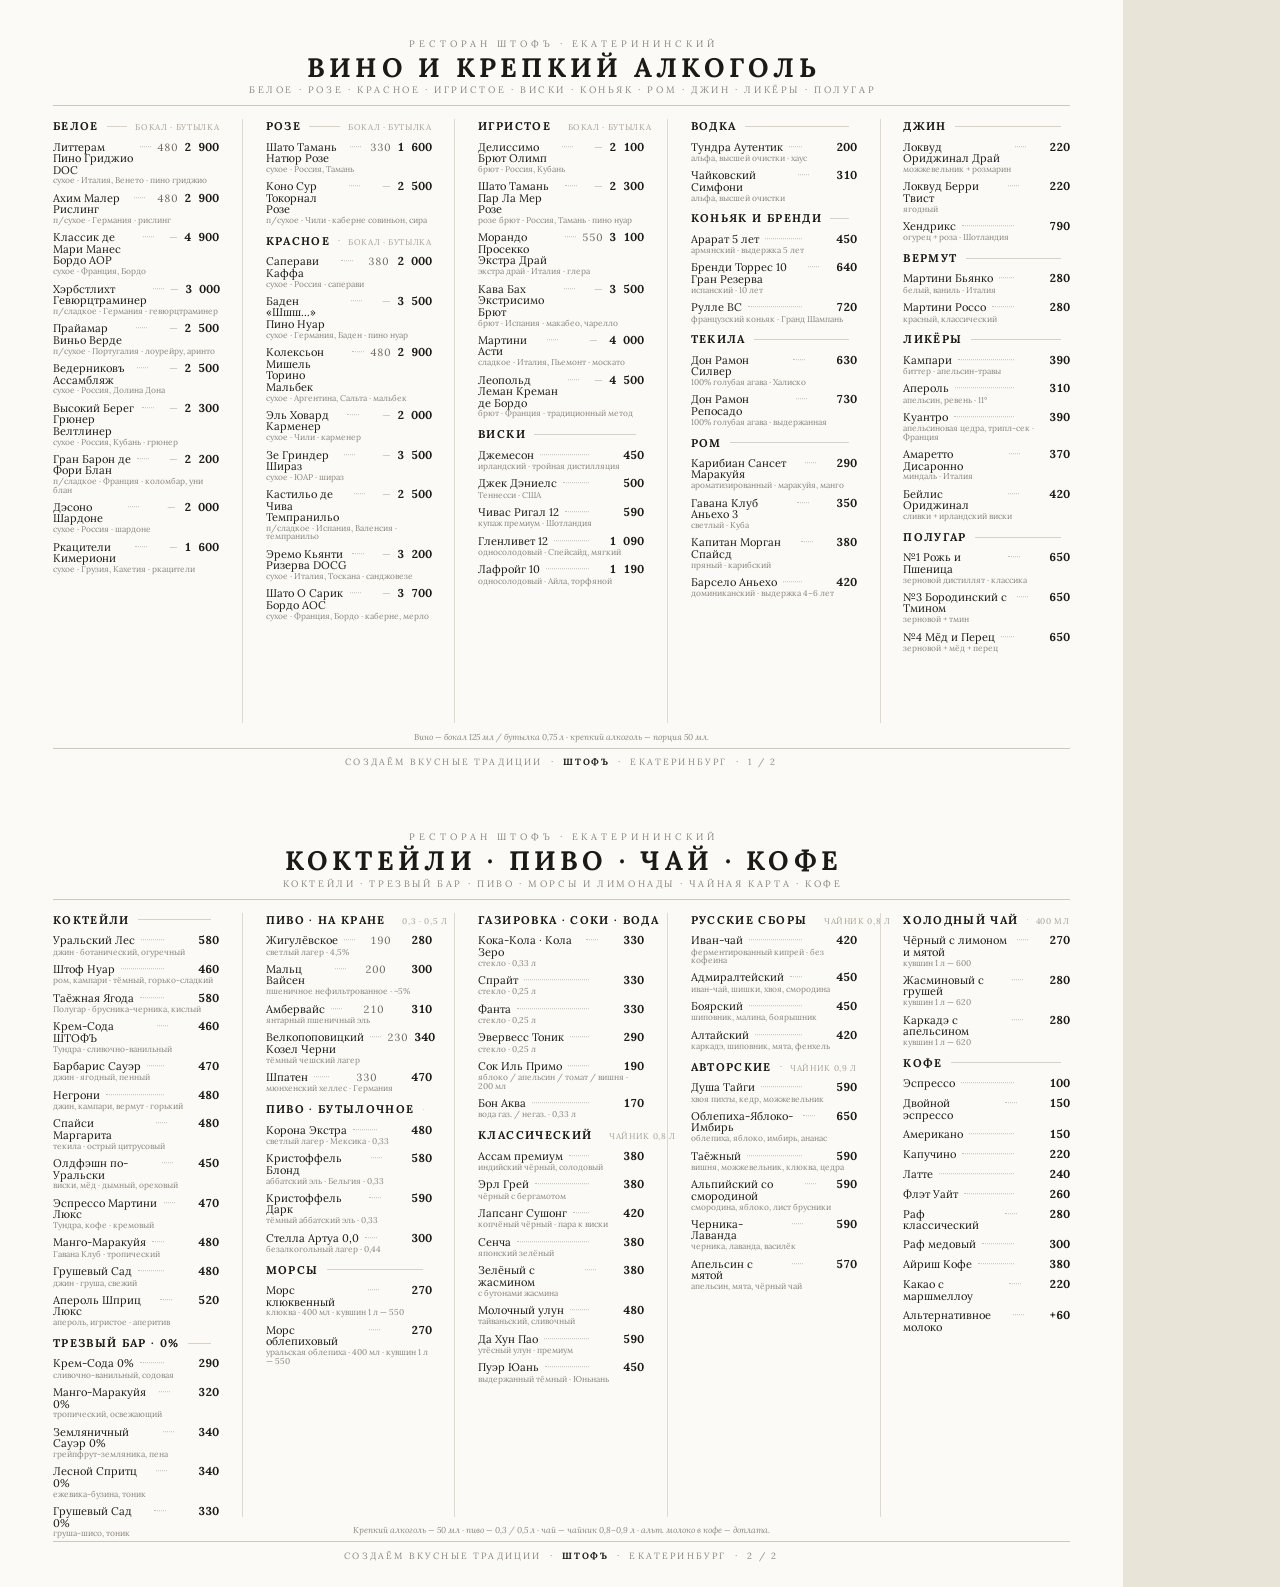
==== commit 11fd2d4d: "bar: Delissimo 2100, Bon Aqua 0.33, no stars, Amberweiss back (5 taps)" ====
--- a/bar-a4.html
+++ b/bar-a4.html
@@ -1,56 +1,56 @@
-<!DOCTYPE html>
-<html lang="ru"><head><meta charset="UTF-8"><title>ШТОФЪ — Барное меню</title>
-<style>
-  @import url('https://fonts.googleapis.com/css2?family=Lora:ital,wght@0,400;0,500;0,600;0,700;1,400&display=swap');
-  @page { size:A4 landscape; margin:0; }
-  * { margin:0; padding:0; box-sizing:border-box; }
-  html,body { background:#e9e4d8; -webkit-print-color-adjust:exact; print-color-adjust:exact; }
-  body { font-family:"Lora",Georgia,serif; color:#1C1A17; }
-  .page { width:297mm; height:210mm; background:#FBFAF6; position:relative; overflow:hidden;
-           padding:10mm 14mm 7mm; display:flex; flex-direction:column; page-break-after:always; }
-  .page:last-child { page-break-after:auto; }
-  .head { text-align:center; }
-  .kicker { font-size:7pt; letter-spacing:.42em; text-transform:uppercase; color:#8C857A; padding-left:.42em; }
-  .title { font-size:20pt; letter-spacing:.16em; text-transform:uppercase; font-weight:700; line-height:1; margin:1mm 0 1.1mm; padding-left:.16em; }
-  .sub { font-size:7pt; letter-spacing:.28em; text-transform:uppercase; color:#8C857A; padding-left:.28em; }
-  .hr { height:0; border-top:0.2mm solid #CFC8B9; margin:2.4mm 0 0; }
-  .body { flex:1 1 auto; min-height:0; display:flex; gap:6mm; padding-top:3.4mm; }
-  .ccol { flex:1 1 0; min-width:0; }
-  .ccol + .ccol { border-left:0.2mm solid #E0D9CB; padding-left:6mm; }
-  .cat { margin-bottom:2.5mm; break-inside:avoid; }
-  .ch { display:flex; align-items:baseline; margin-bottom:1.4mm; }
-  .cn { font-size:8.4pt; letter-spacing:.12em; text-transform:uppercase; font-weight:700; white-space:nowrap; }
-  .cl { flex:1; height:0; border-top:0.2mm solid #D9D2C4; align-self:center; margin:0 2.2mm; }
-  .cu { font-size:6.2pt; letter-spacing:.08em; text-transform:uppercase; color:#A89F8E; white-space:nowrap; }
-  .w { margin-bottom:1.3mm; }
-  .wr { display:flex; align-items:baseline; gap:1.6mm; }
-  .nm { font-size:8.3pt; line-height:1.04; }
-  .dots { flex:1 1 auto; height:0; border-bottom:0.18mm dotted #C9C1B0; transform:translateY(-1mm); min-width:3mm; }
-  .wg { font-size:7.8pt; width:11mm; text-align:right; color:#6E675C; font-variant-numeric:tabular-nums; white-space:nowrap; }
-  .wg.dash { color:#C2BAA8; }
-  .wb { font-size:8.6pt; font-weight:700; width:13mm; text-align:right; font-variant-numeric:tabular-nums; white-space:nowrap; }
-  .wd { font-size:6.3pt; line-height:1.0; color:#8C857A; margin-top:.1mm; }
-  .ci { display:flex; align-items:baseline; gap:1.6mm; margin-bottom:1.3mm; }
-  .pnote { flex:none; margin-top:2mm; font-size:6.4pt; font-style:italic; color:#8C857A; text-align:center; }
-  .foot { flex:none; margin-top:1.6mm; padding-top:2mm; border-top:0.2mm solid #CFC8B9;
-           text-align:center; font-size:6.8pt; letter-spacing:.24em; text-transform:uppercase; color:#8C857A; }
-  .foot b { color:#1C1A17; font-weight:700; letter-spacing:.18em; }
-</style></head>
-<body>
-<div class="page" data-document-role="page">
-  <div class="head"><div class="kicker">Ресторан ШТОФЪ · Екатерининский</div>
-    <div class="title">Вино и крепкий алкоголь</div><div class="sub">белое · розе · красное · игристое · виски · коньяк · ром · джин · ликёры · полугар</div></div>
-  <div class="hr"></div>
-  <div class="body"><div class="ccol"><div class="cat"><div class="ch"><span class="cn">Белое</span><span class="cl"></span><span class="cu">бокал · бутылка</span></div><div class="w"><div class="wr"><span class="nm">Литтерам Пино Гриджио DOC</span><span class="dots"></span><span class="wg">480</span><span class="wb">2 900</span></div><div class="wd">сухое · Италия, Венето · пино гриджио</div></div><div class="w"><div class="wr"><span class="nm">Ахим Малер Рислинг</span><span class="dots"></span><span class="wg">480</span><span class="wb">2 900</span></div><div class="wd">п/сухое · Германия · рислинг</div></div><div class="w"><div class="wr"><span class="nm">Классик де Мари Манес Бордо AOP ★</span><span class="dots"></span><span class="wg dash">—</span><span class="wb">4 900</span></div><div class="wd">сухое · Франция, Бордо</div></div><div class="w"><div class="wr"><span class="nm">Хэрбстлихт Гевюрцтраминер</span><span class="dots"></span><span class="wg dash">—</span><span class="wb">3 000</span></div><div class="wd">п/сладкое · Германия · гевюрцтраминер</div></div><div class="w"><div class="wr"><span class="nm">Прайамар Виньо Верде</span><span class="dots"></span><span class="wg dash">—</span><span class="wb">2 500</span></div><div class="wd">п/сухое · Португалия · лоурейру, аринто</div></div><div class="w"><div class="wr"><span class="nm">Ведерниковъ Ассамбляж ★</span><span class="dots"></span><span class="wg dash">—</span><span class="wb">2 500</span></div><div class="wd">сухое · Россия, Долина Дона</div></div><div class="w"><div class="wr"><span class="nm">Высокий Берег Грюнер Велтлинер ★</span><span class="dots"></span><span class="wg dash">—</span><span class="wb">2 300</span></div><div class="wd">сухое · Россия, Кубань · грюнер</div></div><div class="w"><div class="wr"><span class="nm">Гран Барон де Фори Блан</span><span class="dots"></span><span class="wg dash">—</span><span class="wb">2 200</span></div><div class="wd">п/сладкое · Франция · коломбар, уни блан</div></div><div class="w"><div class="wr"><span class="nm">Дэсоно Шардоне ★</span><span class="dots"></span><span class="wg dash">—</span><span class="wb">2 000</span></div><div class="wd">сухое · Россия · шардоне</div></div><div class="w"><div class="wr"><span class="nm">Ркацители Кимериони</span><span class="dots"></span><span class="wg dash">—</span><span class="wb">1 600</span></div><div class="wd">сухое · Грузия, Кахетия · ркацители</div></div></div></div><div class="ccol"><div class="cat"><div class="ch"><span class="cn">Розе</span><span class="cl"></span><span class="cu">бокал · бутылка</span></div><div class="w"><div class="wr"><span class="nm">Шато Тамань Натюр Розе ★</span><span class="dots"></span><span class="wg">330</span><span class="wb">1 600</span></div><div class="wd">сухое · Россия, Тамань</div></div><div class="w"><div class="wr"><span class="nm">Коно Сур Токорнал Розе</span><span class="dots"></span><span class="wg dash">—</span><span class="wb">2 500</span></div><div class="wd">п/сухое · Чили · каберне совиньон, сира</div></div></div><div class="cat"><div class="ch"><span class="cn">Красное</span><span class="cl"></span><span class="cu">бокал · бутылка</span></div><div class="w"><div class="wr"><span class="nm">Саперави Каффа ★</span><span class="dots"></span><span class="wg">380</span><span class="wb">2 000</span></div><div class="wd">сухое · Россия · саперави</div></div><div class="w"><div class="wr"><span class="nm">Баден «Шшш…» Пино Нуар</span><span class="dots"></span><span class="wg dash">—</span><span class="wb">3 500</span></div><div class="wd">сухое · Германия, Баден · пино нуар</div></div><div class="w"><div class="wr"><span class="nm">Колексьон Мишель Торино Мальбек</span><span class="dots"></span><span class="wg">480</span><span class="wb">2 900</span></div><div class="wd">сухое · Аргентина, Сальта · мальбек</div></div><div class="w"><div class="wr"><span class="nm">Эль Ховард Карменер</span><span class="dots"></span><span class="wg dash">—</span><span class="wb">2 000</span></div><div class="wd">сухое · Чили · карменер</div></div><div class="w"><div class="wr"><span class="nm">Зе Гриндер Шираз</span><span class="dots"></span><span class="wg dash">—</span><span class="wb">3 500</span></div><div class="wd">сухое · ЮАР · шираз</div></div><div class="w"><div class="wr"><span class="nm">Кастильо де Чива Темпранильо</span><span class="dots"></span><span class="wg dash">—</span><span class="wb">2 500</span></div><div class="wd">п/сладкое · Испания, Валенсия · темпранильо</div></div><div class="w"><div class="wr"><span class="nm">Эремо Кьянти Ризерва DOCG</span><span class="dots"></span><span class="wg dash">—</span><span class="wb">3 200</span></div><div class="wd">сухое · Италия, Тоскана · санджовезе</div></div><div class="w"><div class="wr"><span class="nm">Шато О Сарик Бордо AOC</span><span class="dots"></span><span class="wg dash">—</span><span class="wb">3 700</span></div><div class="wd">сухое · Франция, Бордо · каберне, мерло</div></div></div></div><div class="ccol"><div class="cat"><div class="ch"><span class="cn">Игристое</span><span class="cl"></span><span class="cu">бокал · бутылка</span></div><div class="w"><div class="wr"><span class="nm">Делиссимо Брют Олимп</span><span class="dots"></span><span class="wg dash">—</span><span class="wb">1 900</span></div><div class="wd">брют · Россия, Кубань</div></div><div class="w"><div class="wr"><span class="nm">Шато Тамань Пар Ла Мер Розе ★</span><span class="dots"></span><span class="wg dash">—</span><span class="wb">2 300</span></div><div class="wd">розе брют · Россия, Тамань · пино нуар</div></div><div class="w"><div class="wr"><span class="nm">Морандо Просекко Экстра Драй</span><span class="dots"></span><span class="wg">550</span><span class="wb">3 100</span></div><div class="wd">экстра драй · Италия · глера</div></div><div class="w"><div class="wr"><span class="nm">Кава Бах Экстрисимо Брют</span><span class="dots"></span><span class="wg dash">—</span><span class="wb">3 500</span></div><div class="wd">брют · Испания · макабео, чарелло</div></div><div class="w"><div class="wr"><span class="nm">Мартини Асти</span><span class="dots"></span><span class="wg dash">—</span><span class="wb">4 000</span></div><div class="wd">сладкое · Италия, Пьемонт · москато</div></div><div class="w"><div class="wr"><span class="nm">Леопольд Леман Креман де Бордо ★</span><span class="dots"></span><span class="wg dash">—</span><span class="wb">4 500</span></div><div class="wd">брют · Франция · традиционный метод</div></div></div><div class="cat"><div class="ch"><span class="cn">Виски</span><span class="cl"></span></div><div class="w"><div class="wr"><span class="nm">Джемесон</span><span class="dots"></span><span class="wb">450</span></div><div class="wd">ирландский · тройная дистилляция</div></div><div class="w"><div class="wr"><span class="nm">Джек Дэниелс</span><span class="dots"></span><span class="wb">500</span></div><div class="wd">Теннесси · США</div></div><div class="w"><div class="wr"><span class="nm">Чивас Ригал 12</span><span class="dots"></span><span class="wb">590</span></div><div class="wd">купаж премиум · Шотландия</div></div><div class="w"><div class="wr"><span class="nm">Гленливет 12</span><span class="dots"></span><span class="wb">1 090</span></div><div class="wd">односолодовый · Спейсайд, мягкий</div></div><div class="w"><div class="wr"><span class="nm">Лафройг 10</span><span class="dots"></span><span class="wb">1 190</span></div><div class="wd">односолодовый · Айла, торфяной</div></div></div></div><div class="ccol"><div class="cat"><div class="ch"><span class="cn">Водка</span><span class="cl"></span></div><div class="w"><div class="wr"><span class="nm">Тундра Аутентик</span><span class="dots"></span><span class="wb">200</span></div><div class="wd">альфа, высшей очистки · хаус</div></div><div class="w"><div class="wr"><span class="nm">Чайковский Симфони</span><span class="dots"></span><span class="wb">310</span></div><div class="wd">альфа, высшей очистки</div></div></div><div class="cat"><div class="ch"><span class="cn">Коньяк и бренди</span><span class="cl"></span></div><div class="w"><div class="wr"><span class="nm">Арарат 5 лет</span><span class="dots"></span><span class="wb">450</span></div><div class="wd">армянский · выдержка 5 лет</div></div><div class="w"><div class="wr"><span class="nm">Бренди Торрес 10 Гран Резерва</span><span class="dots"></span><span class="wb">640</span></div><div class="wd">испанский · 10 лет</div></div><div class="w"><div class="wr"><span class="nm">Рулле ВС</span><span class="dots"></span><span class="wb">720</span></div><div class="wd">французский коньяк · Гранд Шампань</div></div></div><div class="cat"><div class="ch"><span class="cn">Текила</span><span class="cl"></span></div><div class="w"><div class="wr"><span class="nm">Дон Рамон Силвер</span><span class="dots"></span><span class="wb">630</span></div><div class="wd">100% голубая агава · Халиско</div></div><div class="w"><div class="wr"><span class="nm">Дон Рамон Репосадо</span><span class="dots"></span><span class="wb">730</span></div><div class="wd">100% голубая агава · выдержанная</div></div></div><div class="cat"><div class="ch"><span class="cn">Ром</span><span class="cl"></span></div><div class="w"><div class="wr"><span class="nm">Карибиан Сансет Маракуйя</span><span class="dots"></span><span class="wb">290</span></div><div class="wd">ароматизированный · маракуйя, манго</div></div><div class="w"><div class="wr"><span class="nm">Гавана Клуб Аньехо 3</span><span class="dots"></span><span class="wb">350</span></div><div class="wd">светлый · Куба</div></div><div class="w"><div class="wr"><span class="nm">Капитан Морган Спайсд</span><span class="dots"></span><span class="wb">380</span></div><div class="wd">пряный · карибский</div></div><div class="w"><div class="wr"><span class="nm">Барсело Аньехо</span><span class="dots"></span><span class="wb">420</span></div><div class="wd">доминиканский · выдержка 4–6 лет</div></div></div></div><div class="ccol"><div class="cat"><div class="ch"><span class="cn">Джин</span><span class="cl"></span></div><div class="w"><div class="wr"><span class="nm">Локвуд Ориджинал Драй</span><span class="dots"></span><span class="wb">220</span></div><div class="wd">можжевельник + розмарин</div></div><div class="w"><div class="wr"><span class="nm">Локвуд Берри Твист</span><span class="dots"></span><span class="wb">220</span></div><div class="wd">ягодный</div></div><div class="w"><div class="wr"><span class="nm">Хендрикс</span><span class="dots"></span><span class="wb">790</span></div><div class="wd">огурец + роза · Шотландия</div></div></div><div class="cat"><div class="ch"><span class="cn">Вермут</span><span class="cl"></span></div><div class="w"><div class="wr"><span class="nm">Мартини Бьянко</span><span class="dots"></span><span class="wb">280</span></div><div class="wd">белый, ваниль · Италия</div></div><div class="w"><div class="wr"><span class="nm">Мартини Россо</span><span class="dots"></span><span class="wb">280</span></div><div class="wd">красный, классический</div></div></div><div class="cat"><div class="ch"><span class="cn">Ликёры</span><span class="cl"></span></div><div class="w"><div class="wr"><span class="nm">Кампари</span><span class="dots"></span><span class="wb">390</span></div><div class="wd">биттер · апельсин-травы</div></div><div class="w"><div class="wr"><span class="nm">Апероль</span><span class="dots"></span><span class="wb">310</span></div><div class="wd">апельсин, ревень · 11°</div></div><div class="w"><div class="wr"><span class="nm">Куантро</span><span class="dots"></span><span class="wb">390</span></div><div class="wd">апельсиновая цедра, трипл-сек · Франция</div></div><div class="w"><div class="wr"><span class="nm">Амаретто Дисаронно</span><span class="dots"></span><span class="wb">370</span></div><div class="wd">миндаль · Италия</div></div><div class="w"><div class="wr"><span class="nm">Бейлис Ориджинал</span><span class="dots"></span><span class="wb">420</span></div><div class="wd">сливки + ирландский виски</div></div></div><div class="cat"><div class="ch"><span class="cn">Полугар ★</span><span class="cl"></span></div><div class="w"><div class="wr"><span class="nm">№1 Рожь и Пшеница</span><span class="dots"></span><span class="wb">650</span></div><div class="wd">зерновой дистиллят · классика</div></div><div class="w"><div class="wr"><span class="nm">№3 Бородинский с Тмином</span><span class="dots"></span><span class="wb">650</span></div><div class="wd">зерновой + тмин</div></div><div class="w"><div class="wr"><span class="nm">№4 Мёд и Перец</span><span class="dots"></span><span class="wb">650</span></div><div class="wd">зерновой + мёд + перец</div></div></div></div></div>
-  <div class="pnote">Вино — бокал 125 мл / бутылка 0,75 л · крепкий алкоголь — порция 50 мл.</div>
-  <div class="foot">Создаём вкусные традиции&nbsp;&nbsp;·&nbsp;&nbsp;<b>ШТОФЪ</b>&nbsp;&nbsp;·&nbsp;&nbsp;Екатеринбург&nbsp;&nbsp;·&nbsp;&nbsp;1&nbsp;/&nbsp;2</div>
-</div>
-<div class="page" data-document-role="page">
-  <div class="head"><div class="kicker">Ресторан ШТОФЪ · Екатерининский</div>
-    <div class="title">Коктейли · пиво · чай · кофе</div><div class="sub">коктейли · трезвый бар · пиво · морсы и лимонады · чайная карта · кофе</div></div>
-  <div class="hr"></div>
-  <div class="body"><div class="ccol"><div class="cat"><div class="ch"><span class="cn">Коктейли</span><span class="cl"></span></div><div class="w"><div class="wr"><span class="nm">Уральский Лес</span><span class="dots"></span><span class="wb">580</span></div><div class="wd">джин · ботанический, огуречный</div></div><div class="w"><div class="wr"><span class="nm">Штоф Нуар</span><span class="dots"></span><span class="wb">460</span></div><div class="wd">ром, кампари · тёмный, горько-сладкий</div></div><div class="w"><div class="wr"><span class="nm">Таёжная Ягода</span><span class="dots"></span><span class="wb">580</span></div><div class="wd">Полугар · брусника-черника, кислый</div></div><div class="w"><div class="wr"><span class="nm">Крем-Сода ШТОФЪ</span><span class="dots"></span><span class="wb">460</span></div><div class="wd">Тундра · сливочно-ванильный</div></div><div class="w"><div class="wr"><span class="nm">Барбарис Сауэр</span><span class="dots"></span><span class="wb">470</span></div><div class="wd">джин · ягодный, пенный</div></div><div class="w"><div class="wr"><span class="nm">Негрони</span><span class="dots"></span><span class="wb">480</span></div><div class="wd">джин, кампари, вермут · горький</div></div><div class="w"><div class="wr"><span class="nm">Спайси Маргарита</span><span class="dots"></span><span class="wb">480</span></div><div class="wd">текила · острый цитрусовый</div></div><div class="w"><div class="wr"><span class="nm">Олдфэшн по-Уральски</span><span class="dots"></span><span class="wb">450</span></div><div class="wd">виски, мёд · дымный, ореховый</div></div><div class="w"><div class="wr"><span class="nm">Эспрессо Мартини Люкс</span><span class="dots"></span><span class="wb">470</span></div><div class="wd">Тундра, кофе · кремовый</div></div><div class="w"><div class="wr"><span class="nm">Манго-Маракуйя</span><span class="dots"></span><span class="wb">480</span></div><div class="wd">Гавана Клуб · тропический</div></div><div class="w"><div class="wr"><span class="nm">Грушевый Сад</span><span class="dots"></span><span class="wb">480</span></div><div class="wd">джин · груша, свежий</div></div><div class="w"><div class="wr"><span class="nm">Апероль Шприц Люкс</span><span class="dots"></span><span class="wb">520</span></div><div class="wd">апероль, игристое · аперитив</div></div></div><div class="cat"><div class="ch"><span class="cn">Трезвый бар · 0%</span><span class="cl"></span></div><div class="w"><div class="wr"><span class="nm">Крем-Сода 0%</span><span class="dots"></span><span class="wb">290</span></div><div class="wd">сливочно-ванильный, содовая</div></div><div class="w"><div class="wr"><span class="nm">Манго-Маракуйя 0%</span><span class="dots"></span><span class="wb">320</span></div><div class="wd">тропический, освежающий</div></div><div class="w"><div class="wr"><span class="nm">Земляничный Сауэр 0%</span><span class="dots"></span><span class="wb">340</span></div><div class="wd">грейпфрут-земляника, пена</div></div><div class="w"><div class="wr"><span class="nm">Лесной Спритц 0%</span><span class="dots"></span><span class="wb">340</span></div><div class="wd">ежевика-бузина, тоник</div></div><div class="w"><div class="wr"><span class="nm">Грушевый Сад 0%</span><span class="dots"></span><span class="wb">330</span></div><div class="wd">груша-шисо, тоник</div></div></div></div><div class="ccol"><div class="cat"><div class="ch"><span class="cn">Пиво · на кране</span><span class="cl"></span><span class="cu">0,3 · 0,5 л</span></div><div class="w"><div class="wr"><span class="nm">Жигулёвское</span><span class="dots"></span><span class="wg">190</span><span class="wb">280</span></div><div class="wd">светлый лагер · 4,5%</div></div><div class="w"><div class="wr"><span class="nm">Мальц Вайсен</span><span class="dots"></span><span class="wg">200</span><span class="wb">300</span></div><div class="wd">пшеничное нефильтрованное · ~5%</div></div><div class="w"><div class="wr"><span class="nm">Амбервайс</span><span class="dots"></span><span class="wg">210</span><span class="wb">310</span></div><div class="wd">янтарный пшеничный эль</div></div><div class="w"><div class="wr"><span class="nm">Велкопоповицкий Козел Черни</span><span class="dots"></span><span class="wg">230</span><span class="wb">340</span></div><div class="wd">тёмный чешский лагер</div></div><div class="w"><div class="wr"><span class="nm">Шпатен</span><span class="dots"></span><span class="wg">330</span><span class="wb">470</span></div><div class="wd">мюнхенский хеллес · Германия</div></div></div><div class="cat"><div class="ch"><span class="cn">Пиво · бутылочное</span><span class="cl"></span></div><div class="w"><div class="wr"><span class="nm">Корона Экстра</span><span class="dots"></span><span class="wb">480</span></div><div class="wd">светлый лагер · Мексика · 0,33</div></div><div class="w"><div class="wr"><span class="nm">Кристоффель Блонд</span><span class="dots"></span><span class="wb">580</span></div><div class="wd">аббатский эль · Бельгия · 0,33</div></div><div class="w"><div class="wr"><span class="nm">Кристоффель Дарк</span><span class="dots"></span><span class="wb">590</span></div><div class="wd">тёмный аббатский эль · 0,33</div></div><div class="w"><div class="wr"><span class="nm">Стелла Артуа 0,0</span><span class="dots"></span><span class="wb">300</span></div><div class="wd">безалкогольный лагер · 0,44</div></div></div><div class="cat"><div class="ch"><span class="cn">Морсы</span><span class="cl"></span></div><div class="w"><div class="wr"><span class="nm">Морс клюквенный</span><span class="dots"></span><span class="wb">270</span></div><div class="wd">клюква · 400 мл · кувшин 1 л — 550</div></div><div class="w"><div class="wr"><span class="nm">Морс облепиховый</span><span class="dots"></span><span class="wb">270</span></div><div class="wd">уральская облепиха · 400 мл · кувшин 1 л — 550</div></div></div></div><div class="ccol"><div class="cat"><div class="ch"><span class="cn">Газировка · соки · вода</span><span class="cl"></span></div><div class="w"><div class="wr"><span class="nm">Кока-Кола · Кола Зеро</span><span class="dots"></span><span class="wb">330</span></div><div class="wd">стекло · 0,33 л</div></div><div class="w"><div class="wr"><span class="nm">Спрайт</span><span class="dots"></span><span class="wb">330</span></div><div class="wd">стекло · 0,25 л</div></div><div class="w"><div class="wr"><span class="nm">Фанта</span><span class="dots"></span><span class="wb">330</span></div><div class="wd">стекло · 0,25 л</div></div><div class="w"><div class="wr"><span class="nm">Эвервесс Тоник</span><span class="dots"></span><span class="wb">290</span></div><div class="wd">стекло · 0,25 л</div></div><div class="w"><div class="wr"><span class="nm">Сок Иль Примо</span><span class="dots"></span><span class="wb">190</span></div><div class="wd">яблоко / апельсин / томат / вишня · 200 мл</div></div><div class="w"><div class="wr"><span class="nm">Бон Аква</span><span class="dots"></span><span class="wb">170</span></div><div class="wd">вода газ. / негаз. · 0,5 л</div></div></div><div class="cat"><div class="ch"><span class="cn">Классический</span><span class="cl"></span><span class="cu">чайник 0,8 л</span></div><div class="w"><div class="wr"><span class="nm">Ассам премиум</span><span class="dots"></span><span class="wb">380</span></div><div class="wd">индийский чёрный, солодовый</div></div><div class="w"><div class="wr"><span class="nm">Эрл Грей</span><span class="dots"></span><span class="wb">380</span></div><div class="wd">чёрный с бергамотом</div></div><div class="w"><div class="wr"><span class="nm">Лапсанг Сушонг</span><span class="dots"></span><span class="wb">420</span></div><div class="wd">копчёный чёрный · пара к виски</div></div><div class="w"><div class="wr"><span class="nm">Сенча</span><span class="dots"></span><span class="wb">380</span></div><div class="wd">японский зелёный</div></div><div class="w"><div class="wr"><span class="nm">Зелёный с жасмином</span><span class="dots"></span><span class="wb">380</span></div><div class="wd">с бутонами жасмина</div></div><div class="w"><div class="wr"><span class="nm">Молочный улун</span><span class="dots"></span><span class="wb">480</span></div><div class="wd">тайваньский, сливочный</div></div><div class="w"><div class="wr"><span class="nm">Да Хун Пао ★</span><span class="dots"></span><span class="wb">590</span></div><div class="wd">утёсный улун · премиум</div></div><div class="w"><div class="wr"><span class="nm">Пуэр Юань</span><span class="dots"></span><span class="wb">450</span></div><div class="wd">выдержанный тёмный · Юньнань</div></div></div></div><div class="ccol"><div class="cat"><div class="ch"><span class="cn">Русские сборы</span><span class="cl"></span><span class="cu">чайник 0,8 л</span></div><div class="w"><div class="wr"><span class="nm">Иван-чай</span><span class="dots"></span><span class="wb">420</span></div><div class="wd">ферментированный кипрей · без кофеина</div></div><div class="w"><div class="wr"><span class="nm">Адмиралтейский</span><span class="dots"></span><span class="wb">450</span></div><div class="wd">иван-чай, шишки, хвоя, смородина</div></div><div class="w"><div class="wr"><span class="nm">Боярский</span><span class="dots"></span><span class="wb">450</span></div><div class="wd">шиповник, малина, боярышник</div></div><div class="w"><div class="wr"><span class="nm">Алтайский</span><span class="dots"></span><span class="wb">420</span></div><div class="wd">каркадэ, шиповник, мята, фенхель</div></div></div><div class="cat"><div class="ch"><span class="cn">Авторские</span><span class="cl"></span><span class="cu">чайник 0,9 л</span></div><div class="w"><div class="wr"><span class="nm">Душа Тайги</span><span class="dots"></span><span class="wb">590</span></div><div class="wd">хвоя пихты, кедр, можжевельник</div></div><div class="w"><div class="wr"><span class="nm">Облепиха-Яблоко-Имбирь</span><span class="dots"></span><span class="wb">650</span></div><div class="wd">облепиха, яблоко, имбирь, ананас</div></div><div class="w"><div class="wr"><span class="nm">Таёжный</span><span class="dots"></span><span class="wb">590</span></div><div class="wd">вишня, можжевельник, клюква, цедра</div></div><div class="w"><div class="wr"><span class="nm">Альпийский со смородиной</span><span class="dots"></span><span class="wb">590</span></div><div class="wd">смородина, яблоко, лист брусники</div></div><div class="w"><div class="wr"><span class="nm">Черника-Лаванда</span><span class="dots"></span><span class="wb">590</span></div><div class="wd">черника, лаванда, василёк</div></div><div class="w"><div class="wr"><span class="nm">Апельсин с мятой</span><span class="dots"></span><span class="wb">570</span></div><div class="wd">апельсин, мята, чёрный чай</div></div></div></div><div class="ccol"><div class="cat"><div class="ch"><span class="cn">Холодный чай</span><span class="cl"></span><span class="cu">400 мл · кувшин 1 л</span></div><div class="w"><div class="wr"><span class="nm">Чёрный с лимоном и мятой</span><span class="dots"></span><span class="wb">270</span></div><div class="wd">кувшин 1 л — 600</div></div><div class="w"><div class="wr"><span class="nm">Жасминовый с грушей</span><span class="dots"></span><span class="wb">280</span></div><div class="wd">кувшин 1 л — 620</div></div><div class="w"><div class="wr"><span class="nm">Каркадэ с апельсином</span><span class="dots"></span><span class="wb">280</span></div><div class="wd">кувшин 1 л — 620</div></div></div><div class="cat"><div class="ch"><span class="cn">Кофе</span><span class="cl"></span></div><div class="ci"><span class="nm">Эспрессо</span><span class="dots"></span><span class="wb">100</span></div><div class="ci"><span class="nm">Двойной эспрессо</span><span class="dots"></span><span class="wb">150</span></div><div class="ci"><span class="nm">Американо</span><span class="dots"></span><span class="wb">150</span></div><div class="ci"><span class="nm">Капучино</span><span class="dots"></span><span class="wb">220</span></div><div class="ci"><span class="nm">Латте</span><span class="dots"></span><span class="wb">240</span></div><div class="ci"><span class="nm">Флэт Уайт</span><span class="dots"></span><span class="wb">260</span></div><div class="ci"><span class="nm">Раф классический</span><span class="dots"></span><span class="wb">280</span></div><div class="ci"><span class="nm">Раф медовый</span><span class="dots"></span><span class="wb">300</span></div><div class="ci"><span class="nm">Айриш Кофе</span><span class="dots"></span><span class="wb">380</span></div><div class="ci"><span class="nm">Какао с маршмеллоу</span><span class="dots"></span><span class="wb">220</span></div><div class="ci"><span class="nm">Альтернативное молоко</span><span class="dots"></span><span class="wb">+60</span></div></div></div></div>
-  <div class="pnote">Крепкий алкоголь — 50 мл · пиво — 0,3 / 0,5 л · чай — чайник 0,8–0,9 л · альт. молоко в кофе — доплата.</div>
-  <div class="foot">Создаём вкусные традиции&nbsp;&nbsp;·&nbsp;&nbsp;<b>ШТОФЪ</b>&nbsp;&nbsp;·&nbsp;&nbsp;Екатеринбург&nbsp;&nbsp;·&nbsp;&nbsp;2&nbsp;/&nbsp;2</div>
-</div>
+<!DOCTYPE html>
+<html lang="ru"><head><meta charset="UTF-8"><title>ШТОФЪ — Барное меню</title>
+<style>
+  @import url('https://fonts.googleapis.com/css2?family=Lora:ital,wght@0,400;0,500;0,600;0,700;1,400&display=swap');
+  @page { size:A4 landscape; margin:0; }
+  * { margin:0; padding:0; box-sizing:border-box; }
+  html,body { background:#e9e4d8; -webkit-print-color-adjust:exact; print-color-adjust:exact; }
+  body { font-family:"Lora",Georgia,serif; color:#1C1A17; }
+  .page { width:297mm; height:210mm; background:#FBFAF6; position:relative; overflow:hidden;
+           padding:10mm 14mm 7mm; display:flex; flex-direction:column; page-break-after:always; }
+  .page:last-child { page-break-after:auto; }
+  .head { text-align:center; }
+  .kicker { font-size:7pt; letter-spacing:.42em; text-transform:uppercase; color:#8C857A; padding-left:.42em; }
+  .title { font-size:20pt; letter-spacing:.16em; text-transform:uppercase; font-weight:700; line-height:1; margin:1mm 0 1.1mm; padding-left:.16em; }
+  .sub { font-size:7pt; letter-spacing:.28em; text-transform:uppercase; color:#8C857A; padding-left:.28em; }
+  .hr { height:0; border-top:0.2mm solid #CFC8B9; margin:2.4mm 0 0; }
+  .body { flex:1 1 auto; min-height:0; display:flex; gap:6mm; padding-top:3.4mm; }
+  .ccol { flex:1 1 0; min-width:0; }
+  .ccol + .ccol { border-left:0.2mm solid #E0D9CB; padding-left:6mm; }
+  .cat { margin-bottom:2.5mm; break-inside:avoid; }
+  .ch { display:flex; align-items:baseline; margin-bottom:1.4mm; }
+  .cn { font-size:8.4pt; letter-spacing:.12em; text-transform:uppercase; font-weight:700; white-space:nowrap; }
+  .cl { flex:1; height:0; border-top:0.2mm solid #D9D2C4; align-self:center; margin:0 2.2mm; }
+  .cu { font-size:6.2pt; letter-spacing:.08em; text-transform:uppercase; color:#A89F8E; white-space:nowrap; }
+  .w { margin-bottom:1.3mm; }
+  .wr { display:flex; align-items:baseline; gap:1.6mm; }
+  .nm { font-size:8.3pt; line-height:1.04; }
+  .dots { flex:1 1 auto; height:0; border-bottom:0.18mm dotted #C9C1B0; transform:translateY(-1mm); min-width:3mm; }
+  .wg { font-size:7.8pt; width:11mm; text-align:right; color:#6E675C; font-variant-numeric:tabular-nums; white-space:nowrap; }
+  .wg.dash { color:#C2BAA8; }
+  .wb { font-size:8.6pt; font-weight:700; width:13mm; text-align:right; font-variant-numeric:tabular-nums; white-space:nowrap; }
+  .wd { font-size:6.3pt; line-height:1.0; color:#8C857A; margin-top:.1mm; }
+  .ci { display:flex; align-items:baseline; gap:1.6mm; margin-bottom:1.3mm; }
+  .pnote { flex:none; margin-top:2mm; font-size:6.4pt; font-style:italic; color:#8C857A; text-align:center; }
+  .foot { flex:none; margin-top:1.6mm; padding-top:2mm; border-top:0.2mm solid #CFC8B9;
+           text-align:center; font-size:6.8pt; letter-spacing:.24em; text-transform:uppercase; color:#8C857A; }
+  .foot b { color:#1C1A17; font-weight:700; letter-spacing:.18em; }
+</style></head>
+<body>
+<div class="page" data-document-role="page">
+  <div class="head"><div class="kicker">Ресторан ШТОФЪ · Екатерининский</div>
+    <div class="title">Вино и крепкий алкоголь</div><div class="sub">белое · розе · красное · игристое · виски · коньяк · ром · джин · ликёры · полугар</div></div>
+  <div class="hr"></div>
+  <div class="body"><div class="ccol"><div class="cat"><div class="ch"><span class="cn">Белое</span><span class="cl"></span><span class="cu">бокал · бутылка</span></div><div class="w"><div class="wr"><span class="nm">Литтерам Пино Гриджио DOC</span><span class="dots"></span><span class="wg">480</span><span class="wb">2 900</span></div><div class="wd">сухое · Италия, Венето · пино гриджио</div></div><div class="w"><div class="wr"><span class="nm">Ахим Малер Рислинг</span><span class="dots"></span><span class="wg">480</span><span class="wb">2 900</span></div><div class="wd">п/сухое · Германия · рислинг</div></div><div class="w"><div class="wr"><span class="nm">Классик де Мари Манес Бордо AOP</span><span class="dots"></span><span class="wg dash">—</span><span class="wb">4 900</span></div><div class="wd">сухое · Франция, Бордо</div></div><div class="w"><div class="wr"><span class="nm">Хэрбстлихт Гевюрцтраминер</span><span class="dots"></span><span class="wg dash">—</span><span class="wb">3 000</span></div><div class="wd">п/сладкое · Германия · гевюрцтраминер</div></div><div class="w"><div class="wr"><span class="nm">Прайамар Виньо Верде</span><span class="dots"></span><span class="wg dash">—</span><span class="wb">2 500</span></div><div class="wd">п/сухое · Португалия · лоурейру, аринто</div></div><div class="w"><div class="wr"><span class="nm">Ведерниковъ Ассамбляж</span><span class="dots"></span><span class="wg dash">—</span><span class="wb">2 500</span></div><div class="wd">сухое · Россия, Долина Дона</div></div><div class="w"><div class="wr"><span class="nm">Высокий Берег Грюнер Велтлинер</span><span class="dots"></span><span class="wg dash">—</span><span class="wb">2 300</span></div><div class="wd">сухое · Россия, Кубань · грюнер</div></div><div class="w"><div class="wr"><span class="nm">Гран Барон де Фори Блан</span><span class="dots"></span><span class="wg dash">—</span><span class="wb">2 200</span></div><div class="wd">п/сладкое · Франция · коломбар, уни блан</div></div><div class="w"><div class="wr"><span class="nm">Дэсоно Шардоне</span><span class="dots"></span><span class="wg dash">—</span><span class="wb">2 000</span></div><div class="wd">сухое · Россия · шардоне</div></div><div class="w"><div class="wr"><span class="nm">Ркацители Кимериони</span><span class="dots"></span><span class="wg dash">—</span><span class="wb">1 600</span></div><div class="wd">сухое · Грузия, Кахетия · ркацители</div></div></div></div><div class="ccol"><div class="cat"><div class="ch"><span class="cn">Розе</span><span class="cl"></span><span class="cu">бокал · бутылка</span></div><div class="w"><div class="wr"><span class="nm">Шато Тамань Натюр Розе</span><span class="dots"></span><span class="wg">330</span><span class="wb">1 600</span></div><div class="wd">сухое · Россия, Тамань</div></div><div class="w"><div class="wr"><span class="nm">Коно Сур Токорнал Розе</span><span class="dots"></span><span class="wg dash">—</span><span class="wb">2 500</span></div><div class="wd">п/сухое · Чили · каберне совиньон, сира</div></div></div><div class="cat"><div class="ch"><span class="cn">Красное</span><span class="cl"></span><span class="cu">бокал · бутылка</span></div><div class="w"><div class="wr"><span class="nm">Саперави Каффа</span><span class="dots"></span><span class="wg">380</span><span class="wb">2 000</span></div><div class="wd">сухое · Россия · саперави</div></div><div class="w"><div class="wr"><span class="nm">Баден «Шшш…» Пино Нуар</span><span class="dots"></span><span class="wg dash">—</span><span class="wb">3 500</span></div><div class="wd">сухое · Германия, Баден · пино нуар</div></div><div class="w"><div class="wr"><span class="nm">Колексьон Мишель Торино Мальбек</span><span class="dots"></span><span class="wg">480</span><span class="wb">2 900</span></div><div class="wd">сухое · Аргентина, Сальта · мальбек</div></div><div class="w"><div class="wr"><span class="nm">Эль Ховард Карменер</span><span class="dots"></span><span class="wg dash">—</span><span class="wb">2 000</span></div><div class="wd">сухое · Чили · карменер</div></div><div class="w"><div class="wr"><span class="nm">Зе Гриндер Шираз</span><span class="dots"></span><span class="wg dash">—</span><span class="wb">3 500</span></div><div class="wd">сухое · ЮАР · шираз</div></div><div class="w"><div class="wr"><span class="nm">Кастильо де Чива Темпранильо</span><span class="dots"></span><span class="wg dash">—</span><span class="wb">2 500</span></div><div class="wd">п/сладкое · Испания, Валенсия · темпранильо</div></div><div class="w"><div class="wr"><span class="nm">Эремо Кьянти Ризерва DOCG</span><span class="dots"></span><span class="wg dash">—</span><span class="wb">3 200</span></div><div class="wd">сухое · Италия, Тоскана · санджовезе</div></div><div class="w"><div class="wr"><span class="nm">Шато О Сарик Бордо AOC</span><span class="dots"></span><span class="wg dash">—</span><span class="wb">3 700</span></div><div class="wd">сухое · Франция, Бордо · каберне, мерло</div></div></div></div><div class="ccol"><div class="cat"><div class="ch"><span class="cn">Игристое</span><span class="cl"></span><span class="cu">бокал · бутылка</span></div><div class="w"><div class="wr"><span class="nm">Делиссимо Брют Олимп</span><span class="dots"></span><span class="wg dash">—</span><span class="wb">2 100</span></div><div class="wd">брют · Россия, Кубань</div></div><div class="w"><div class="wr"><span class="nm">Шато Тамань Пар Ла Мер Розе</span><span class="dots"></span><span class="wg dash">—</span><span class="wb">2 300</span></div><div class="wd">розе брют · Россия, Тамань · пино нуар</div></div><div class="w"><div class="wr"><span class="nm">Морандо Просекко Экстра Драй</span><span class="dots"></span><span class="wg">550</span><span class="wb">3 100</span></div><div class="wd">экстра драй · Италия · глера</div></div><div class="w"><div class="wr"><span class="nm">Кава Бах Экстрисимо Брют</span><span class="dots"></span><span class="wg dash">—</span><span class="wb">3 500</span></div><div class="wd">брют · Испания · макабео, чарелло</div></div><div class="w"><div class="wr"><span class="nm">Мартини Асти</span><span class="dots"></span><span class="wg dash">—</span><span class="wb">4 000</span></div><div class="wd">сладкое · Италия, Пьемонт · москато</div></div><div class="w"><div class="wr"><span class="nm">Леопольд Леман Креман де Бордо</span><span class="dots"></span><span class="wg dash">—</span><span class="wb">4 500</span></div><div class="wd">брют · Франция · традиционный метод</div></div></div><div class="cat"><div class="ch"><span class="cn">Виски</span><span class="cl"></span></div><div class="w"><div class="wr"><span class="nm">Джемесон</span><span class="dots"></span><span class="wb">450</span></div><div class="wd">ирландский · тройная дистилляция</div></div><div class="w"><div class="wr"><span class="nm">Джек Дэниелс</span><span class="dots"></span><span class="wb">500</span></div><div class="wd">Теннесси · США</div></div><div class="w"><div class="wr"><span class="nm">Чивас Ригал 12</span><span class="dots"></span><span class="wb">590</span></div><div class="wd">купаж премиум · Шотландия</div></div><div class="w"><div class="wr"><span class="nm">Гленливет 12</span><span class="dots"></span><span class="wb">1 090</span></div><div class="wd">односолодовый · Спейсайд, мягкий</div></div><div class="w"><div class="wr"><span class="nm">Лафройг 10</span><span class="dots"></span><span class="wb">1 190</span></div><div class="wd">односолодовый · Айла, торфяной</div></div></div></div><div class="ccol"><div class="cat"><div class="ch"><span class="cn">Водка</span><span class="cl"></span></div><div class="w"><div class="wr"><span class="nm">Тундра Аутентик</span><span class="dots"></span><span class="wb">200</span></div><div class="wd">альфа, высшей очистки · хаус</div></div><div class="w"><div class="wr"><span class="nm">Чайковский Симфони</span><span class="dots"></span><span class="wb">310</span></div><div class="wd">альфа, высшей очистки</div></div></div><div class="cat"><div class="ch"><span class="cn">Коньяк и бренди</span><span class="cl"></span></div><div class="w"><div class="wr"><span class="nm">Арарат 5 лет</span><span class="dots"></span><span class="wb">450</span></div><div class="wd">армянский · выдержка 5 лет</div></div><div class="w"><div class="wr"><span class="nm">Бренди Торрес 10 Гран Резерва</span><span class="dots"></span><span class="wb">640</span></div><div class="wd">испанский · 10 лет</div></div><div class="w"><div class="wr"><span class="nm">Рулле ВС</span><span class="dots"></span><span class="wb">720</span></div><div class="wd">французский коньяк · Гранд Шампань</div></div></div><div class="cat"><div class="ch"><span class="cn">Текила</span><span class="cl"></span></div><div class="w"><div class="wr"><span class="nm">Дон Рамон Силвер</span><span class="dots"></span><span class="wb">630</span></div><div class="wd">100% голубая агава · Халиско</div></div><div class="w"><div class="wr"><span class="nm">Дон Рамон Репосадо</span><span class="dots"></span><span class="wb">730</span></div><div class="wd">100% голубая агава · выдержанная</div></div></div><div class="cat"><div class="ch"><span class="cn">Ром</span><span class="cl"></span></div><div class="w"><div class="wr"><span class="nm">Карибиан Сансет Маракуйя</span><span class="dots"></span><span class="wb">290</span></div><div class="wd">ароматизированный · маракуйя, манго</div></div><div class="w"><div class="wr"><span class="nm">Гавана Клуб Аньехо 3</span><span class="dots"></span><span class="wb">350</span></div><div class="wd">светлый · Куба</div></div><div class="w"><div class="wr"><span class="nm">Капитан Морган Спайсд</span><span class="dots"></span><span class="wb">380</span></div><div class="wd">пряный · карибский</div></div><div class="w"><div class="wr"><span class="nm">Барсело Аньехо</span><span class="dots"></span><span class="wb">420</span></div><div class="wd">доминиканский · выдержка 4–6 лет</div></div></div></div><div class="ccol"><div class="cat"><div class="ch"><span class="cn">Джин</span><span class="cl"></span></div><div class="w"><div class="wr"><span class="nm">Локвуд Ориджинал Драй</span><span class="dots"></span><span class="wb">220</span></div><div class="wd">можжевельник + розмарин</div></div><div class="w"><div class="wr"><span class="nm">Локвуд Берри Твист</span><span class="dots"></span><span class="wb">220</span></div><div class="wd">ягодный</div></div><div class="w"><div class="wr"><span class="nm">Хендрикс</span><span class="dots"></span><span class="wb">790</span></div><div class="wd">огурец + роза · Шотландия</div></div></div><div class="cat"><div class="ch"><span class="cn">Вермут</span><span class="cl"></span></div><div class="w"><div class="wr"><span class="nm">Мартини Бьянко</span><span class="dots"></span><span class="wb">280</span></div><div class="wd">белый, ваниль · Италия</div></div><div class="w"><div class="wr"><span class="nm">Мартини Россо</span><span class="dots"></span><span class="wb">280</span></div><div class="wd">красный, классический</div></div></div><div class="cat"><div class="ch"><span class="cn">Ликёры</span><span class="cl"></span></div><div class="w"><div class="wr"><span class="nm">Кампари</span><span class="dots"></span><span class="wb">390</span></div><div class="wd">биттер · апельсин-травы</div></div><div class="w"><div class="wr"><span class="nm">Апероль</span><span class="dots"></span><span class="wb">310</span></div><div class="wd">апельсин, ревень · 11°</div></div><div class="w"><div class="wr"><span class="nm">Куантро</span><span class="dots"></span><span class="wb">390</span></div><div class="wd">апельсиновая цедра, трипл-сек · Франция</div></div><div class="w"><div class="wr"><span class="nm">Амаретто Дисаронно</span><span class="dots"></span><span class="wb">370</span></div><div class="wd">миндаль · Италия</div></div><div class="w"><div class="wr"><span class="nm">Бейлис Ориджинал</span><span class="dots"></span><span class="wb">420</span></div><div class="wd">сливки + ирландский виски</div></div></div><div class="cat"><div class="ch"><span class="cn">Полугар</span><span class="cl"></span></div><div class="w"><div class="wr"><span class="nm">№1 Рожь и Пшеница</span><span class="dots"></span><span class="wb">650</span></div><div class="wd">зерновой дистиллят · классика</div></div><div class="w"><div class="wr"><span class="nm">№3 Бородинский с Тмином</span><span class="dots"></span><span class="wb">650</span></div><div class="wd">зерновой + тмин</div></div><div class="w"><div class="wr"><span class="nm">№4 Мёд и Перец</span><span class="dots"></span><span class="wb">650</span></div><div class="wd">зерновой + мёд + перец</div></div></div></div></div>
+  <div class="pnote">Вино — бокал 125 мл / бутылка 0,75 л · крепкий алкоголь — порция 50 мл.</div>
+  <div class="foot">Создаём вкусные традиции&nbsp;&nbsp;·&nbsp;&nbsp;<b>ШТОФЪ</b>&nbsp;&nbsp;·&nbsp;&nbsp;Екатеринбург&nbsp;&nbsp;·&nbsp;&nbsp;1&nbsp;/&nbsp;2</div>
+</div>
+<div class="page" data-document-role="page">
+  <div class="head"><div class="kicker">Ресторан ШТОФЪ · Екатерининский</div>
+    <div class="title">Коктейли · пиво · чай · кофе</div><div class="sub">коктейли · трезвый бар · пиво · морсы и лимонады · чайная карта · кофе</div></div>
+  <div class="hr"></div>
+  <div class="body"><div class="ccol"><div class="cat"><div class="ch"><span class="cn">Коктейли</span><span class="cl"></span></div><div class="w"><div class="wr"><span class="nm">Уральский Лес</span><span class="dots"></span><span class="wb">580</span></div><div class="wd">джин · ботанический, огуречный</div></div><div class="w"><div class="wr"><span class="nm">Штоф Нуар</span><span class="dots"></span><span class="wb">460</span></div><div class="wd">ром, кампари · тёмный, горько-сладкий</div></div><div class="w"><div class="wr"><span class="nm">Таёжная Ягода</span><span class="dots"></span><span class="wb">580</span></div><div class="wd">Полугар · брусника-черника, кислый</div></div><div class="w"><div class="wr"><span class="nm">Крем-Сода ШТОФЪ</span><span class="dots"></span><span class="wb">460</span></div><div class="wd">Тундра · сливочно-ванильный</div></div><div class="w"><div class="wr"><span class="nm">Барбарис Сауэр</span><span class="dots"></span><span class="wb">470</span></div><div class="wd">джин · ягодный, пенный</div></div><div class="w"><div class="wr"><span class="nm">Негрони</span><span class="dots"></span><span class="wb">480</span></div><div class="wd">джин, кампари, вермут · горький</div></div><div class="w"><div class="wr"><span class="nm">Спайси Маргарита</span><span class="dots"></span><span class="wb">480</span></div><div class="wd">текила · острый цитрусовый</div></div><div class="w"><div class="wr"><span class="nm">Олдфэшн по-Уральски</span><span class="dots"></span><span class="wb">450</span></div><div class="wd">виски, мёд · дымный, ореховый</div></div><div class="w"><div class="wr"><span class="nm">Эспрессо Мартини Люкс</span><span class="dots"></span><span class="wb">470</span></div><div class="wd">Тундра, кофе · кремовый</div></div><div class="w"><div class="wr"><span class="nm">Манго-Маракуйя</span><span class="dots"></span><span class="wb">480</span></div><div class="wd">Гавана Клуб · тропический</div></div><div class="w"><div class="wr"><span class="nm">Грушевый Сад</span><span class="dots"></span><span class="wb">480</span></div><div class="wd">джин · груша, свежий</div></div><div class="w"><div class="wr"><span class="nm">Апероль Шприц Люкс</span><span class="dots"></span><span class="wb">520</span></div><div class="wd">апероль, игристое · аперитив</div></div></div><div class="cat"><div class="ch"><span class="cn">Трезвый бар · 0%</span><span class="cl"></span></div><div class="w"><div class="wr"><span class="nm">Крем-Сода 0%</span><span class="dots"></span><span class="wb">290</span></div><div class="wd">сливочно-ванильный, содовая</div></div><div class="w"><div class="wr"><span class="nm">Манго-Маракуйя 0%</span><span class="dots"></span><span class="wb">320</span></div><div class="wd">тропический, освежающий</div></div><div class="w"><div class="wr"><span class="nm">Земляничный Сауэр 0%</span><span class="dots"></span><span class="wb">340</span></div><div class="wd">грейпфрут-земляника, пена</div></div><div class="w"><div class="wr"><span class="nm">Лесной Спритц 0%</span><span class="dots"></span><span class="wb">340</span></div><div class="wd">ежевика-бузина, тоник</div></div><div class="w"><div class="wr"><span class="nm">Грушевый Сад 0%</span><span class="dots"></span><span class="wb">330</span></div><div class="wd">груша-шисо, тоник</div></div></div></div><div class="ccol"><div class="cat"><div class="ch"><span class="cn">Пиво · на кране</span><span class="cl"></span><span class="cu">0,3 · 0,5 л</span></div><div class="w"><div class="wr"><span class="nm">Жигулёвское</span><span class="dots"></span><span class="wg">190</span><span class="wb">280</span></div><div class="wd">светлый лагер · 4,5%</div></div><div class="w"><div class="wr"><span class="nm">Мальц Вайсен</span><span class="dots"></span><span class="wg">200</span><span class="wb">300</span></div><div class="wd">пшеничное нефильтрованное · ~5%</div></div><div class="w"><div class="wr"><span class="nm">Амбервайс</span><span class="dots"></span><span class="wg">210</span><span class="wb">310</span></div><div class="wd">янтарный пшеничный эль</div></div><div class="w"><div class="wr"><span class="nm">Велкопоповицкий Козел Черни</span><span class="dots"></span><span class="wg">230</span><span class="wb">340</span></div><div class="wd">тёмный чешский лагер</div></div><div class="w"><div class="wr"><span class="nm">Шпатен</span><span class="dots"></span><span class="wg">330</span><span class="wb">470</span></div><div class="wd">мюнхенский хеллес · Германия</div></div></div><div class="cat"><div class="ch"><span class="cn">Пиво · бутылочное</span><span class="cl"></span></div><div class="w"><div class="wr"><span class="nm">Корона Экстра</span><span class="dots"></span><span class="wb">480</span></div><div class="wd">светлый лагер · Мексика · 0,33</div></div><div class="w"><div class="wr"><span class="nm">Кристоффель Блонд</span><span class="dots"></span><span class="wb">580</span></div><div class="wd">аббатский эль · Бельгия · 0,33</div></div><div class="w"><div class="wr"><span class="nm">Кристоффель Дарк</span><span class="dots"></span><span class="wb">590</span></div><div class="wd">тёмный аббатский эль · 0,33</div></div><div class="w"><div class="wr"><span class="nm">Стелла Артуа 0,0</span><span class="dots"></span><span class="wb">300</span></div><div class="wd">безалкогольный лагер · 0,44</div></div></div><div class="cat"><div class="ch"><span class="cn">Морсы</span><span class="cl"></span></div><div class="w"><div class="wr"><span class="nm">Морс клюквенный</span><span class="dots"></span><span class="wb">270</span></div><div class="wd">клюква · 400 мл · кувшин 1 л — 550</div></div><div class="w"><div class="wr"><span class="nm">Морс облепиховый</span><span class="dots"></span><span class="wb">270</span></div><div class="wd">уральская облепиха · 400 мл · кувшин 1 л — 550</div></div></div></div><div class="ccol"><div class="cat"><div class="ch"><span class="cn">Газировка · соки · вода</span><span class="cl"></span></div><div class="w"><div class="wr"><span class="nm">Кока-Кола · Кола Зеро</span><span class="dots"></span><span class="wb">330</span></div><div class="wd">стекло · 0,33 л</div></div><div class="w"><div class="wr"><span class="nm">Спрайт</span><span class="dots"></span><span class="wb">330</span></div><div class="wd">стекло · 0,25 л</div></div><div class="w"><div class="wr"><span class="nm">Фанта</span><span class="dots"></span><span class="wb">330</span></div><div class="wd">стекло · 0,25 л</div></div><div class="w"><div class="wr"><span class="nm">Эвервесс Тоник</span><span class="dots"></span><span class="wb">290</span></div><div class="wd">стекло · 0,25 л</div></div><div class="w"><div class="wr"><span class="nm">Сок Иль Примо</span><span class="dots"></span><span class="wb">190</span></div><div class="wd">яблоко / апельсин / томат / вишня · 200 мл</div></div><div class="w"><div class="wr"><span class="nm">Бон Аква</span><span class="dots"></span><span class="wb">170</span></div><div class="wd">вода газ. / негаз. · 0,33 л</div></div></div><div class="cat"><div class="ch"><span class="cn">Классический</span><span class="cl"></span><span class="cu">чайник 0,8 л</span></div><div class="w"><div class="wr"><span class="nm">Ассам премиум</span><span class="dots"></span><span class="wb">380</span></div><div class="wd">индийский чёрный, солодовый</div></div><div class="w"><div class="wr"><span class="nm">Эрл Грей</span><span class="dots"></span><span class="wb">380</span></div><div class="wd">чёрный с бергамотом</div></div><div class="w"><div class="wr"><span class="nm">Лапсанг Сушонг</span><span class="dots"></span><span class="wb">420</span></div><div class="wd">копчёный чёрный · пара к виски</div></div><div class="w"><div class="wr"><span class="nm">Сенча</span><span class="dots"></span><span class="wb">380</span></div><div class="wd">японский зелёный</div></div><div class="w"><div class="wr"><span class="nm">Зелёный с жасмином</span><span class="dots"></span><span class="wb">380</span></div><div class="wd">с бутонами жасмина</div></div><div class="w"><div class="wr"><span class="nm">Молочный улун</span><span class="dots"></span><span class="wb">480</span></div><div class="wd">тайваньский, сливочный</div></div><div class="w"><div class="wr"><span class="nm">Да Хун Пао</span><span class="dots"></span><span class="wb">590</span></div><div class="wd">утёсный улун · премиум</div></div><div class="w"><div class="wr"><span class="nm">Пуэр Юань</span><span class="dots"></span><span class="wb">450</span></div><div class="wd">выдержанный тёмный · Юньнань</div></div></div></div><div class="ccol"><div class="cat"><div class="ch"><span class="cn">Русские сборы</span><span class="cl"></span><span class="cu">чайник 0,8 л</span></div><div class="w"><div class="wr"><span class="nm">Иван-чай</span><span class="dots"></span><span class="wb">420</span></div><div class="wd">ферментированный кипрей · без кофеина</div></div><div class="w"><div class="wr"><span class="nm">Адмиралтейский</span><span class="dots"></span><span class="wb">450</span></div><div class="wd">иван-чай, шишки, хвоя, смородина</div></div><div class="w"><div class="wr"><span class="nm">Боярский</span><span class="dots"></span><span class="wb">450</span></div><div class="wd">шиповник, малина, боярышник</div></div><div class="w"><div class="wr"><span class="nm">Алтайский</span><span class="dots"></span><span class="wb">420</span></div><div class="wd">каркадэ, шиповник, мята, фенхель</div></div></div><div class="cat"><div class="ch"><span class="cn">Авторские</span><span class="cl"></span><span class="cu">чайник 0,9 л</span></div><div class="w"><div class="wr"><span class="nm">Душа Тайги</span><span class="dots"></span><span class="wb">590</span></div><div class="wd">хвоя пихты, кедр, можжевельник</div></div><div class="w"><div class="wr"><span class="nm">Облепиха-Яблоко-Имбирь</span><span class="dots"></span><span class="wb">650</span></div><div class="wd">облепиха, яблоко, имбирь, ананас</div></div><div class="w"><div class="wr"><span class="nm">Таёжный</span><span class="dots"></span><span class="wb">590</span></div><div class="wd">вишня, можжевельник, клюква, цедра</div></div><div class="w"><div class="wr"><span class="nm">Альпийский со смородиной</span><span class="dots"></span><span class="wb">590</span></div><div class="wd">смородина, яблоко, лист брусники</div></div><div class="w"><div class="wr"><span class="nm">Черника-Лаванда</span><span class="dots"></span><span class="wb">590</span></div><div class="wd">черника, лаванда, василёк</div></div><div class="w"><div class="wr"><span class="nm">Апельсин с мятой</span><span class="dots"></span><span class="wb">570</span></div><div class="wd">апельсин, мята, чёрный чай</div></div></div></div><div class="ccol"><div class="cat"><div class="ch"><span class="cn">Холодный чай</span><span class="cl"></span><span class="cu">400 мл</span></div><div class="w"><div class="wr"><span class="nm">Чёрный с лимоном и мятой</span><span class="dots"></span><span class="wb">270</span></div><div class="wd">кувшин 1 л — 600</div></div><div class="w"><div class="wr"><span class="nm">Жасминовый с грушей</span><span class="dots"></span><span class="wb">280</span></div><div class="wd">кувшин 1 л — 620</div></div><div class="w"><div class="wr"><span class="nm">Каркадэ с апельсином</span><span class="dots"></span><span class="wb">280</span></div><div class="wd">кувшин 1 л — 620</div></div></div><div class="cat"><div class="ch"><span class="cn">Кофе</span><span class="cl"></span></div><div class="ci"><span class="nm">Эспрессо</span><span class="dots"></span><span class="wb">100</span></div><div class="ci"><span class="nm">Двойной эспрессо</span><span class="dots"></span><span class="wb">150</span></div><div class="ci"><span class="nm">Американо</span><span class="dots"></span><span class="wb">150</span></div><div class="ci"><span class="nm">Капучино</span><span class="dots"></span><span class="wb">220</span></div><div class="ci"><span class="nm">Латте</span><span class="dots"></span><span class="wb">240</span></div><div class="ci"><span class="nm">Флэт Уайт</span><span class="dots"></span><span class="wb">260</span></div><div class="ci"><span class="nm">Раф классический</span><span class="dots"></span><span class="wb">280</span></div><div class="ci"><span class="nm">Раф медовый</span><span class="dots"></span><span class="wb">300</span></div><div class="ci"><span class="nm">Айриш Кофе</span><span class="dots"></span><span class="wb">380</span></div><div class="ci"><span class="nm">Какао с маршмеллоу</span><span class="dots"></span><span class="wb">220</span></div><div class="ci"><span class="nm">Альтернативное молоко</span><span class="dots"></span><span class="wb">+60</span></div></div></div></div>
+  <div class="pnote">Крепкий алкоголь — 50 мл · пиво — 0,3 / 0,5 л · чай — чайник 0,8–0,9 л · альт. молоко в кофе — доплата.</div>
+  <div class="foot">Создаём вкусные традиции&nbsp;&nbsp;·&nbsp;&nbsp;<b>ШТОФЪ</b>&nbsp;&nbsp;·&nbsp;&nbsp;Екатеринбург&nbsp;&nbsp;·&nbsp;&nbsp;2&nbsp;/&nbsp;2</div>
+</div>
 </body></html>
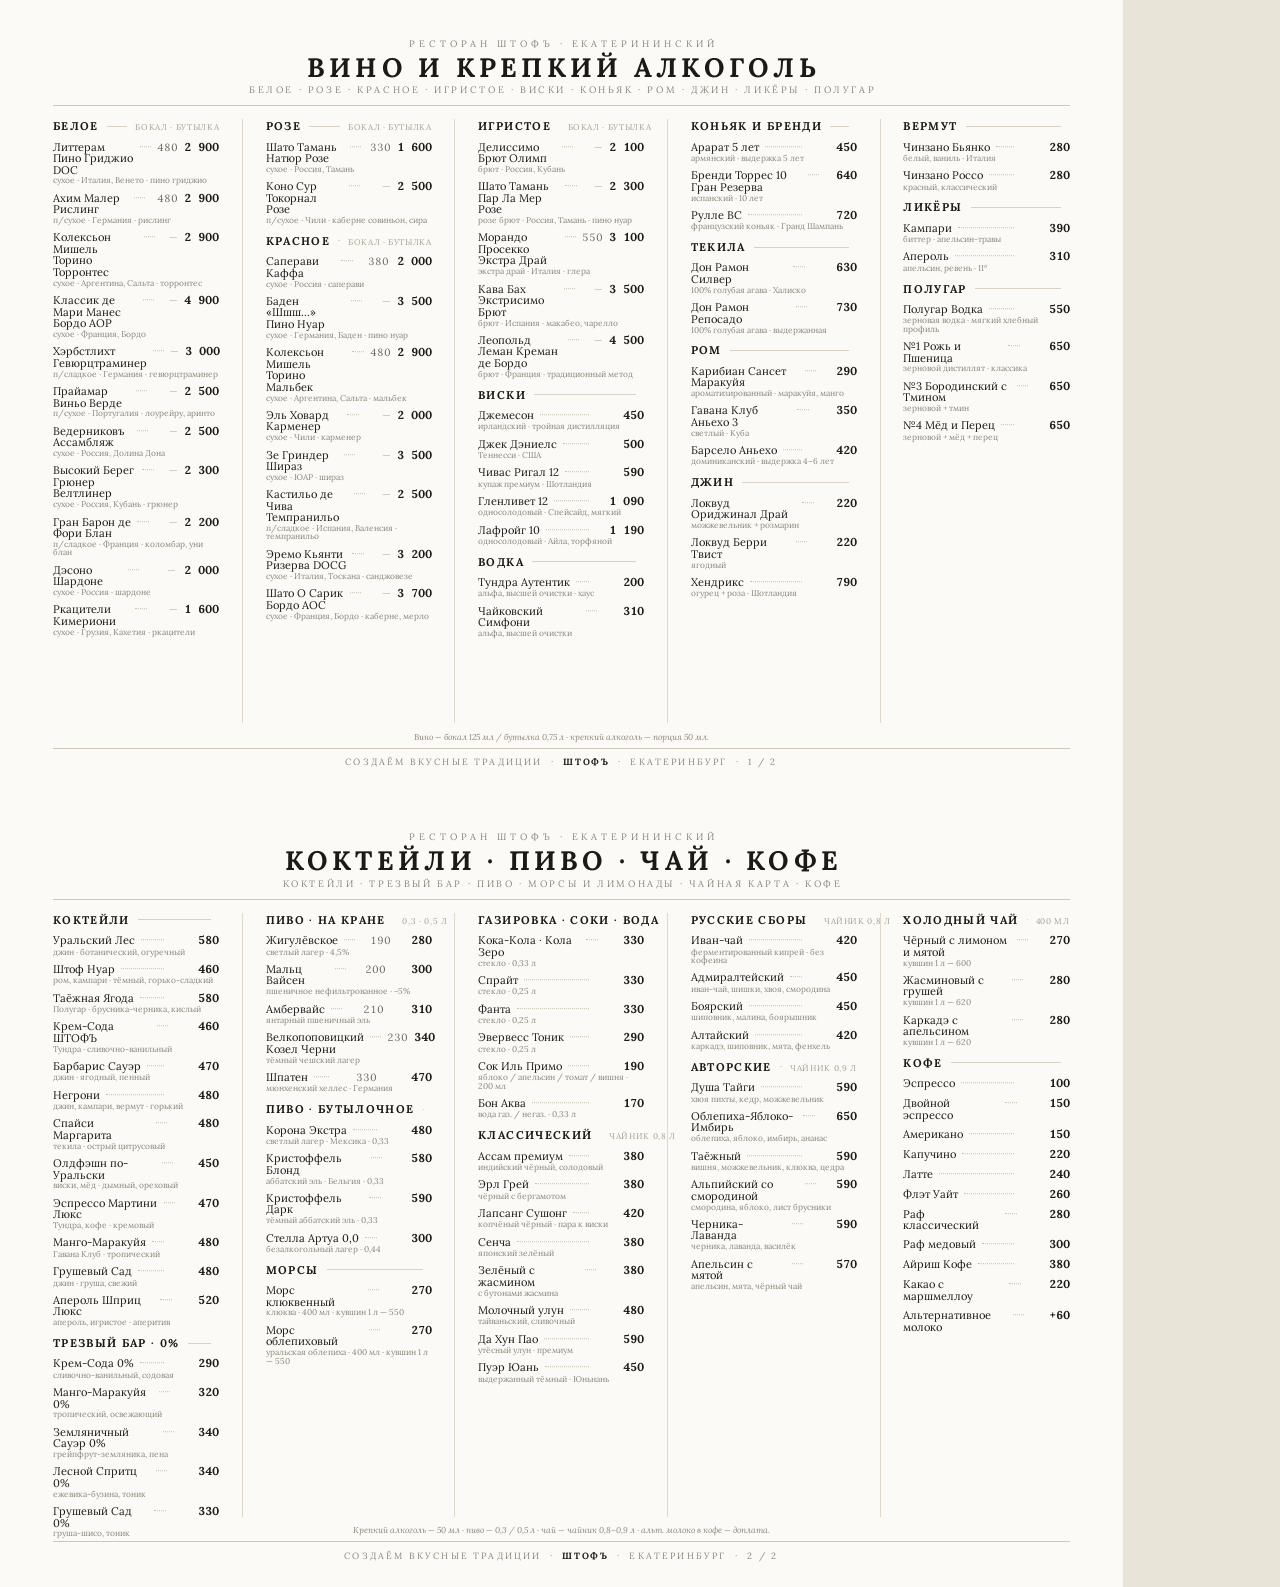
==== commit 6ad0e02a: "bar rework: -CaptainMorgan -Martini(all) -Cointreau -Amaretto -Baileys, Cinzano vermouths, +Torronte" ====
--- a/bar-a4.html
+++ b/bar-a4.html
@@ -41,7 +41,7 @@
   <div class="head"><div class="kicker">Ресторан ШТОФЪ · Екатерининский</div>
     <div class="title">Вино и крепкий алкоголь</div><div class="sub">белое · розе · красное · игристое · виски · коньяк · ром · джин · ликёры · полугар</div></div>
   <div class="hr"></div>
-  <div class="body"><div class="ccol"><div class="cat"><div class="ch"><span class="cn">Белое</span><span class="cl"></span><span class="cu">бокал · бутылка</span></div><div class="w"><div class="wr"><span class="nm">Литтерам Пино Гриджио DOC</span><span class="dots"></span><span class="wg">480</span><span class="wb">2 900</span></div><div class="wd">сухое · Италия, Венето · пино гриджио</div></div><div class="w"><div class="wr"><span class="nm">Ахим Малер Рислинг</span><span class="dots"></span><span class="wg">480</span><span class="wb">2 900</span></div><div class="wd">п/сухое · Германия · рислинг</div></div><div class="w"><div class="wr"><span class="nm">Классик де Мари Манес Бордо AOP</span><span class="dots"></span><span class="wg dash">—</span><span class="wb">4 900</span></div><div class="wd">сухое · Франция, Бордо</div></div><div class="w"><div class="wr"><span class="nm">Хэрбстлихт Гевюрцтраминер</span><span class="dots"></span><span class="wg dash">—</span><span class="wb">3 000</span></div><div class="wd">п/сладкое · Германия · гевюрцтраминер</div></div><div class="w"><div class="wr"><span class="nm">Прайамар Виньо Верде</span><span class="dots"></span><span class="wg dash">—</span><span class="wb">2 500</span></div><div class="wd">п/сухое · Португалия · лоурейру, аринто</div></div><div class="w"><div class="wr"><span class="nm">Ведерниковъ Ассамбляж</span><span class="dots"></span><span class="wg dash">—</span><span class="wb">2 500</span></div><div class="wd">сухое · Россия, Долина Дона</div></div><div class="w"><div class="wr"><span class="nm">Высокий Берег Грюнер Велтлинер</span><span class="dots"></span><span class="wg dash">—</span><span class="wb">2 300</span></div><div class="wd">сухое · Россия, Кубань · грюнер</div></div><div class="w"><div class="wr"><span class="nm">Гран Барон де Фори Блан</span><span class="dots"></span><span class="wg dash">—</span><span class="wb">2 200</span></div><div class="wd">п/сладкое · Франция · коломбар, уни блан</div></div><div class="w"><div class="wr"><span class="nm">Дэсоно Шардоне</span><span class="dots"></span><span class="wg dash">—</span><span class="wb">2 000</span></div><div class="wd">сухое · Россия · шардоне</div></div><div class="w"><div class="wr"><span class="nm">Ркацители Кимериони</span><span class="dots"></span><span class="wg dash">—</span><span class="wb">1 600</span></div><div class="wd">сухое · Грузия, Кахетия · ркацители</div></div></div></div><div class="ccol"><div class="cat"><div class="ch"><span class="cn">Розе</span><span class="cl"></span><span class="cu">бокал · бутылка</span></div><div class="w"><div class="wr"><span class="nm">Шато Тамань Натюр Розе</span><span class="dots"></span><span class="wg">330</span><span class="wb">1 600</span></div><div class="wd">сухое · Россия, Тамань</div></div><div class="w"><div class="wr"><span class="nm">Коно Сур Токорнал Розе</span><span class="dots"></span><span class="wg dash">—</span><span class="wb">2 500</span></div><div class="wd">п/сухое · Чили · каберне совиньон, сира</div></div></div><div class="cat"><div class="ch"><span class="cn">Красное</span><span class="cl"></span><span class="cu">бокал · бутылка</span></div><div class="w"><div class="wr"><span class="nm">Саперави Каффа</span><span class="dots"></span><span class="wg">380</span><span class="wb">2 000</span></div><div class="wd">сухое · Россия · саперави</div></div><div class="w"><div class="wr"><span class="nm">Баден «Шшш…» Пино Нуар</span><span class="dots"></span><span class="wg dash">—</span><span class="wb">3 500</span></div><div class="wd">сухое · Германия, Баден · пино нуар</div></div><div class="w"><div class="wr"><span class="nm">Колексьон Мишель Торино Мальбек</span><span class="dots"></span><span class="wg">480</span><span class="wb">2 900</span></div><div class="wd">сухое · Аргентина, Сальта · мальбек</div></div><div class="w"><div class="wr"><span class="nm">Эль Ховард Карменер</span><span class="dots"></span><span class="wg dash">—</span><span class="wb">2 000</span></div><div class="wd">сухое · Чили · карменер</div></div><div class="w"><div class="wr"><span class="nm">Зе Гриндер Шираз</span><span class="dots"></span><span class="wg dash">—</span><span class="wb">3 500</span></div><div class="wd">сухое · ЮАР · шираз</div></div><div class="w"><div class="wr"><span class="nm">Кастильо де Чива Темпранильо</span><span class="dots"></span><span class="wg dash">—</span><span class="wb">2 500</span></div><div class="wd">п/сладкое · Испания, Валенсия · темпранильо</div></div><div class="w"><div class="wr"><span class="nm">Эремо Кьянти Ризерва DOCG</span><span class="dots"></span><span class="wg dash">—</span><span class="wb">3 200</span></div><div class="wd">сухое · Италия, Тоскана · санджовезе</div></div><div class="w"><div class="wr"><span class="nm">Шато О Сарик Бордо AOC</span><span class="dots"></span><span class="wg dash">—</span><span class="wb">3 700</span></div><div class="wd">сухое · Франция, Бордо · каберне, мерло</div></div></div></div><div class="ccol"><div class="cat"><div class="ch"><span class="cn">Игристое</span><span class="cl"></span><span class="cu">бокал · бутылка</span></div><div class="w"><div class="wr"><span class="nm">Делиссимо Брют Олимп</span><span class="dots"></span><span class="wg dash">—</span><span class="wb">2 100</span></div><div class="wd">брют · Россия, Кубань</div></div><div class="w"><div class="wr"><span class="nm">Шато Тамань Пар Ла Мер Розе</span><span class="dots"></span><span class="wg dash">—</span><span class="wb">2 300</span></div><div class="wd">розе брют · Россия, Тамань · пино нуар</div></div><div class="w"><div class="wr"><span class="nm">Морандо Просекко Экстра Драй</span><span class="dots"></span><span class="wg">550</span><span class="wb">3 100</span></div><div class="wd">экстра драй · Италия · глера</div></div><div class="w"><div class="wr"><span class="nm">Кава Бах Экстрисимо Брют</span><span class="dots"></span><span class="wg dash">—</span><span class="wb">3 500</span></div><div class="wd">брют · Испания · макабео, чарелло</div></div><div class="w"><div class="wr"><span class="nm">Мартини Асти</span><span class="dots"></span><span class="wg dash">—</span><span class="wb">4 000</span></div><div class="wd">сладкое · Италия, Пьемонт · москато</div></div><div class="w"><div class="wr"><span class="nm">Леопольд Леман Креман де Бордо</span><span class="dots"></span><span class="wg dash">—</span><span class="wb">4 500</span></div><div class="wd">брют · Франция · традиционный метод</div></div></div><div class="cat"><div class="ch"><span class="cn">Виски</span><span class="cl"></span></div><div class="w"><div class="wr"><span class="nm">Джемесон</span><span class="dots"></span><span class="wb">450</span></div><div class="wd">ирландский · тройная дистилляция</div></div><div class="w"><div class="wr"><span class="nm">Джек Дэниелс</span><span class="dots"></span><span class="wb">500</span></div><div class="wd">Теннесси · США</div></div><div class="w"><div class="wr"><span class="nm">Чивас Ригал 12</span><span class="dots"></span><span class="wb">590</span></div><div class="wd">купаж премиум · Шотландия</div></div><div class="w"><div class="wr"><span class="nm">Гленливет 12</span><span class="dots"></span><span class="wb">1 090</span></div><div class="wd">односолодовый · Спейсайд, мягкий</div></div><div class="w"><div class="wr"><span class="nm">Лафройг 10</span><span class="dots"></span><span class="wb">1 190</span></div><div class="wd">односолодовый · Айла, торфяной</div></div></div></div><div class="ccol"><div class="cat"><div class="ch"><span class="cn">Водка</span><span class="cl"></span></div><div class="w"><div class="wr"><span class="nm">Тундра Аутентик</span><span class="dots"></span><span class="wb">200</span></div><div class="wd">альфа, высшей очистки · хаус</div></div><div class="w"><div class="wr"><span class="nm">Чайковский Симфони</span><span class="dots"></span><span class="wb">310</span></div><div class="wd">альфа, высшей очистки</div></div></div><div class="cat"><div class="ch"><span class="cn">Коньяк и бренди</span><span class="cl"></span></div><div class="w"><div class="wr"><span class="nm">Арарат 5 лет</span><span class="dots"></span><span class="wb">450</span></div><div class="wd">армянский · выдержка 5 лет</div></div><div class="w"><div class="wr"><span class="nm">Бренди Торрес 10 Гран Резерва</span><span class="dots"></span><span class="wb">640</span></div><div class="wd">испанский · 10 лет</div></div><div class="w"><div class="wr"><span class="nm">Рулле ВС</span><span class="dots"></span><span class="wb">720</span></div><div class="wd">французский коньяк · Гранд Шампань</div></div></div><div class="cat"><div class="ch"><span class="cn">Текила</span><span class="cl"></span></div><div class="w"><div class="wr"><span class="nm">Дон Рамон Силвер</span><span class="dots"></span><span class="wb">630</span></div><div class="wd">100% голубая агава · Халиско</div></div><div class="w"><div class="wr"><span class="nm">Дон Рамон Репосадо</span><span class="dots"></span><span class="wb">730</span></div><div class="wd">100% голубая агава · выдержанная</div></div></div><div class="cat"><div class="ch"><span class="cn">Ром</span><span class="cl"></span></div><div class="w"><div class="wr"><span class="nm">Карибиан Сансет Маракуйя</span><span class="dots"></span><span class="wb">290</span></div><div class="wd">ароматизированный · маракуйя, манго</div></div><div class="w"><div class="wr"><span class="nm">Гавана Клуб Аньехо 3</span><span class="dots"></span><span class="wb">350</span></div><div class="wd">светлый · Куба</div></div><div class="w"><div class="wr"><span class="nm">Капитан Морган Спайсд</span><span class="dots"></span><span class="wb">380</span></div><div class="wd">пряный · карибский</div></div><div class="w"><div class="wr"><span class="nm">Барсело Аньехо</span><span class="dots"></span><span class="wb">420</span></div><div class="wd">доминиканский · выдержка 4–6 лет</div></div></div></div><div class="ccol"><div class="cat"><div class="ch"><span class="cn">Джин</span><span class="cl"></span></div><div class="w"><div class="wr"><span class="nm">Локвуд Ориджинал Драй</span><span class="dots"></span><span class="wb">220</span></div><div class="wd">можжевельник + розмарин</div></div><div class="w"><div class="wr"><span class="nm">Локвуд Берри Твист</span><span class="dots"></span><span class="wb">220</span></div><div class="wd">ягодный</div></div><div class="w"><div class="wr"><span class="nm">Хендрикс</span><span class="dots"></span><span class="wb">790</span></div><div class="wd">огурец + роза · Шотландия</div></div></div><div class="cat"><div class="ch"><span class="cn">Вермут</span><span class="cl"></span></div><div class="w"><div class="wr"><span class="nm">Мартини Бьянко</span><span class="dots"></span><span class="wb">280</span></div><div class="wd">белый, ваниль · Италия</div></div><div class="w"><div class="wr"><span class="nm">Мартини Россо</span><span class="dots"></span><span class="wb">280</span></div><div class="wd">красный, классический</div></div></div><div class="cat"><div class="ch"><span class="cn">Ликёры</span><span class="cl"></span></div><div class="w"><div class="wr"><span class="nm">Кампари</span><span class="dots"></span><span class="wb">390</span></div><div class="wd">биттер · апельсин-травы</div></div><div class="w"><div class="wr"><span class="nm">Апероль</span><span class="dots"></span><span class="wb">310</span></div><div class="wd">апельсин, ревень · 11°</div></div><div class="w"><div class="wr"><span class="nm">Куантро</span><span class="dots"></span><span class="wb">390</span></div><div class="wd">апельсиновая цедра, трипл-сек · Франция</div></div><div class="w"><div class="wr"><span class="nm">Амаретто Дисаронно</span><span class="dots"></span><span class="wb">370</span></div><div class="wd">миндаль · Италия</div></div><div class="w"><div class="wr"><span class="nm">Бейлис Ориджинал</span><span class="dots"></span><span class="wb">420</span></div><div class="wd">сливки + ирландский виски</div></div></div><div class="cat"><div class="ch"><span class="cn">Полугар</span><span class="cl"></span></div><div class="w"><div class="wr"><span class="nm">№1 Рожь и Пшеница</span><span class="dots"></span><span class="wb">650</span></div><div class="wd">зерновой дистиллят · классика</div></div><div class="w"><div class="wr"><span class="nm">№3 Бородинский с Тмином</span><span class="dots"></span><span class="wb">650</span></div><div class="wd">зерновой + тмин</div></div><div class="w"><div class="wr"><span class="nm">№4 Мёд и Перец</span><span class="dots"></span><span class="wb">650</span></div><div class="wd">зерновой + мёд + перец</div></div></div></div></div>
+  <div class="body"><div class="ccol"><div class="cat"><div class="ch"><span class="cn">Белое</span><span class="cl"></span><span class="cu">бокал · бутылка</span></div><div class="w"><div class="wr"><span class="nm">Литтерам Пино Гриджио DOC</span><span class="dots"></span><span class="wg">480</span><span class="wb">2 900</span></div><div class="wd">сухое · Италия, Венето · пино гриджио</div></div><div class="w"><div class="wr"><span class="nm">Ахим Малер Рислинг</span><span class="dots"></span><span class="wg">480</span><span class="wb">2 900</span></div><div class="wd">п/сухое · Германия · рислинг</div></div><div class="w"><div class="wr"><span class="nm">Колексьон Мишель Торино Торронтес</span><span class="dots"></span><span class="wg dash">—</span><span class="wb">2 900</span></div><div class="wd">сухое · Аргентина, Сальта · торронтес</div></div><div class="w"><div class="wr"><span class="nm">Классик де Мари Манес Бордо AOP</span><span class="dots"></span><span class="wg dash">—</span><span class="wb">4 900</span></div><div class="wd">сухое · Франция, Бордо</div></div><div class="w"><div class="wr"><span class="nm">Хэрбстлихт Гевюрцтраминер</span><span class="dots"></span><span class="wg dash">—</span><span class="wb">3 000</span></div><div class="wd">п/сладкое · Германия · гевюрцтраминер</div></div><div class="w"><div class="wr"><span class="nm">Прайамар Виньо Верде</span><span class="dots"></span><span class="wg dash">—</span><span class="wb">2 500</span></div><div class="wd">п/сухое · Португалия · лоурейру, аринто</div></div><div class="w"><div class="wr"><span class="nm">Ведерниковъ Ассамбляж</span><span class="dots"></span><span class="wg dash">—</span><span class="wb">2 500</span></div><div class="wd">сухое · Россия, Долина Дона</div></div><div class="w"><div class="wr"><span class="nm">Высокий Берег Грюнер Велтлинер</span><span class="dots"></span><span class="wg dash">—</span><span class="wb">2 300</span></div><div class="wd">сухое · Россия, Кубань · грюнер</div></div><div class="w"><div class="wr"><span class="nm">Гран Барон де Фори Блан</span><span class="dots"></span><span class="wg dash">—</span><span class="wb">2 200</span></div><div class="wd">п/сладкое · Франция · коломбар, уни блан</div></div><div class="w"><div class="wr"><span class="nm">Дэсоно Шардоне</span><span class="dots"></span><span class="wg dash">—</span><span class="wb">2 000</span></div><div class="wd">сухое · Россия · шардоне</div></div><div class="w"><div class="wr"><span class="nm">Ркацители Кимериони</span><span class="dots"></span><span class="wg dash">—</span><span class="wb">1 600</span></div><div class="wd">сухое · Грузия, Кахетия · ркацители</div></div></div></div><div class="ccol"><div class="cat"><div class="ch"><span class="cn">Розе</span><span class="cl"></span><span class="cu">бокал · бутылка</span></div><div class="w"><div class="wr"><span class="nm">Шато Тамань Натюр Розе</span><span class="dots"></span><span class="wg">330</span><span class="wb">1 600</span></div><div class="wd">сухое · Россия, Тамань</div></div><div class="w"><div class="wr"><span class="nm">Коно Сур Токорнал Розе</span><span class="dots"></span><span class="wg dash">—</span><span class="wb">2 500</span></div><div class="wd">п/сухое · Чили · каберне совиньон, сира</div></div></div><div class="cat"><div class="ch"><span class="cn">Красное</span><span class="cl"></span><span class="cu">бокал · бутылка</span></div><div class="w"><div class="wr"><span class="nm">Саперави Каффа</span><span class="dots"></span><span class="wg">380</span><span class="wb">2 000</span></div><div class="wd">сухое · Россия · саперави</div></div><div class="w"><div class="wr"><span class="nm">Баден «Шшш…» Пино Нуар</span><span class="dots"></span><span class="wg dash">—</span><span class="wb">3 500</span></div><div class="wd">сухое · Германия, Баден · пино нуар</div></div><div class="w"><div class="wr"><span class="nm">Колексьон Мишель Торино Мальбек</span><span class="dots"></span><span class="wg">480</span><span class="wb">2 900</span></div><div class="wd">сухое · Аргентина, Сальта · мальбек</div></div><div class="w"><div class="wr"><span class="nm">Эль Ховард Карменер</span><span class="dots"></span><span class="wg dash">—</span><span class="wb">2 000</span></div><div class="wd">сухое · Чили · карменер</div></div><div class="w"><div class="wr"><span class="nm">Зе Гриндер Шираз</span><span class="dots"></span><span class="wg dash">—</span><span class="wb">3 500</span></div><div class="wd">сухое · ЮАР · шираз</div></div><div class="w"><div class="wr"><span class="nm">Кастильо де Чива Темпранильо</span><span class="dots"></span><span class="wg dash">—</span><span class="wb">2 500</span></div><div class="wd">п/сладкое · Испания, Валенсия · темпранильо</div></div><div class="w"><div class="wr"><span class="nm">Эремо Кьянти Ризерва DOCG</span><span class="dots"></span><span class="wg dash">—</span><span class="wb">3 200</span></div><div class="wd">сухое · Италия, Тоскана · санджовезе</div></div><div class="w"><div class="wr"><span class="nm">Шато О Сарик Бордо AOC</span><span class="dots"></span><span class="wg dash">—</span><span class="wb">3 700</span></div><div class="wd">сухое · Франция, Бордо · каберне, мерло</div></div></div></div><div class="ccol"><div class="cat"><div class="ch"><span class="cn">Игристое</span><span class="cl"></span><span class="cu">бокал · бутылка</span></div><div class="w"><div class="wr"><span class="nm">Делиссимо Брют Олимп</span><span class="dots"></span><span class="wg dash">—</span><span class="wb">2 100</span></div><div class="wd">брют · Россия, Кубань</div></div><div class="w"><div class="wr"><span class="nm">Шато Тамань Пар Ла Мер Розе</span><span class="dots"></span><span class="wg dash">—</span><span class="wb">2 300</span></div><div class="wd">розе брют · Россия, Тамань · пино нуар</div></div><div class="w"><div class="wr"><span class="nm">Морандо Просекко Экстра Драй</span><span class="dots"></span><span class="wg">550</span><span class="wb">3 100</span></div><div class="wd">экстра драй · Италия · глера</div></div><div class="w"><div class="wr"><span class="nm">Кава Бах Экстрисимо Брют</span><span class="dots"></span><span class="wg dash">—</span><span class="wb">3 500</span></div><div class="wd">брют · Испания · макабео, чарелло</div></div><div class="w"><div class="wr"><span class="nm">Леопольд Леман Креман де Бордо</span><span class="dots"></span><span class="wg dash">—</span><span class="wb">4 500</span></div><div class="wd">брют · Франция · традиционный метод</div></div></div><div class="cat"><div class="ch"><span class="cn">Виски</span><span class="cl"></span></div><div class="w"><div class="wr"><span class="nm">Джемесон</span><span class="dots"></span><span class="wb">450</span></div><div class="wd">ирландский · тройная дистилляция</div></div><div class="w"><div class="wr"><span class="nm">Джек Дэниелс</span><span class="dots"></span><span class="wb">500</span></div><div class="wd">Теннесси · США</div></div><div class="w"><div class="wr"><span class="nm">Чивас Ригал 12</span><span class="dots"></span><span class="wb">590</span></div><div class="wd">купаж премиум · Шотландия</div></div><div class="w"><div class="wr"><span class="nm">Гленливет 12</span><span class="dots"></span><span class="wb">1 090</span></div><div class="wd">односолодовый · Спейсайд, мягкий</div></div><div class="w"><div class="wr"><span class="nm">Лафройг 10</span><span class="dots"></span><span class="wb">1 190</span></div><div class="wd">односолодовый · Айла, торфяной</div></div></div><div class="cat"><div class="ch"><span class="cn">Водка</span><span class="cl"></span></div><div class="w"><div class="wr"><span class="nm">Тундра Аутентик</span><span class="dots"></span><span class="wb">200</span></div><div class="wd">альфа, высшей очистки · хаус</div></div><div class="w"><div class="wr"><span class="nm">Чайковский Симфони</span><span class="dots"></span><span class="wb">310</span></div><div class="wd">альфа, высшей очистки</div></div></div></div><div class="ccol"><div class="cat"><div class="ch"><span class="cn">Коньяк и бренди</span><span class="cl"></span></div><div class="w"><div class="wr"><span class="nm">Арарат 5 лет</span><span class="dots"></span><span class="wb">450</span></div><div class="wd">армянский · выдержка 5 лет</div></div><div class="w"><div class="wr"><span class="nm">Бренди Торрес 10 Гран Резерва</span><span class="dots"></span><span class="wb">640</span></div><div class="wd">испанский · 10 лет</div></div><div class="w"><div class="wr"><span class="nm">Рулле ВС</span><span class="dots"></span><span class="wb">720</span></div><div class="wd">французский коньяк · Гранд Шампань</div></div></div><div class="cat"><div class="ch"><span class="cn">Текила</span><span class="cl"></span></div><div class="w"><div class="wr"><span class="nm">Дон Рамон Силвер</span><span class="dots"></span><span class="wb">630</span></div><div class="wd">100% голубая агава · Халиско</div></div><div class="w"><div class="wr"><span class="nm">Дон Рамон Репосадо</span><span class="dots"></span><span class="wb">730</span></div><div class="wd">100% голубая агава · выдержанная</div></div></div><div class="cat"><div class="ch"><span class="cn">Ром</span><span class="cl"></span></div><div class="w"><div class="wr"><span class="nm">Карибиан Сансет Маракуйя</span><span class="dots"></span><span class="wb">290</span></div><div class="wd">ароматизированный · маракуйя, манго</div></div><div class="w"><div class="wr"><span class="nm">Гавана Клуб Аньехо 3</span><span class="dots"></span><span class="wb">350</span></div><div class="wd">светлый · Куба</div></div><div class="w"><div class="wr"><span class="nm">Барсело Аньехо</span><span class="dots"></span><span class="wb">420</span></div><div class="wd">доминиканский · выдержка 4–6 лет</div></div></div><div class="cat"><div class="ch"><span class="cn">Джин</span><span class="cl"></span></div><div class="w"><div class="wr"><span class="nm">Локвуд Ориджинал Драй</span><span class="dots"></span><span class="wb">220</span></div><div class="wd">можжевельник + розмарин</div></div><div class="w"><div class="wr"><span class="nm">Локвуд Берри Твист</span><span class="dots"></span><span class="wb">220</span></div><div class="wd">ягодный</div></div><div class="w"><div class="wr"><span class="nm">Хендрикс</span><span class="dots"></span><span class="wb">790</span></div><div class="wd">огурец + роза · Шотландия</div></div></div></div><div class="ccol"><div class="cat"><div class="ch"><span class="cn">Вермут</span><span class="cl"></span></div><div class="w"><div class="wr"><span class="nm">Чинзано Бьянко</span><span class="dots"></span><span class="wb">280</span></div><div class="wd">белый, ваниль · Италия</div></div><div class="w"><div class="wr"><span class="nm">Чинзано Россо</span><span class="dots"></span><span class="wb">280</span></div><div class="wd">красный, классический</div></div></div><div class="cat"><div class="ch"><span class="cn">Ликёры</span><span class="cl"></span></div><div class="w"><div class="wr"><span class="nm">Кампари</span><span class="dots"></span><span class="wb">390</span></div><div class="wd">биттер · апельсин-травы</div></div><div class="w"><div class="wr"><span class="nm">Апероль</span><span class="dots"></span><span class="wb">310</span></div><div class="wd">апельсин, ревень · 11°</div></div></div><div class="cat"><div class="ch"><span class="cn">Полугар</span><span class="cl"></span></div><div class="w"><div class="wr"><span class="nm">Полугар Водка</span><span class="dots"></span><span class="wb">550</span></div><div class="wd">зерновая водка · мягкий хлебный профиль</div></div><div class="w"><div class="wr"><span class="nm">№1 Рожь и Пшеница</span><span class="dots"></span><span class="wb">650</span></div><div class="wd">зерновой дистиллят · классика</div></div><div class="w"><div class="wr"><span class="nm">№3 Бородинский с Тмином</span><span class="dots"></span><span class="wb">650</span></div><div class="wd">зерновой + тмин</div></div><div class="w"><div class="wr"><span class="nm">№4 Мёд и Перец</span><span class="dots"></span><span class="wb">650</span></div><div class="wd">зерновой + мёд + перец</div></div></div></div></div>
   <div class="pnote">Вино — бокал 125 мл / бутылка 0,75 л · крепкий алкоголь — порция 50 мл.</div>
   <div class="foot">Создаём вкусные традиции&nbsp;&nbsp;·&nbsp;&nbsp;<b>ШТОФЪ</b>&nbsp;&nbsp;·&nbsp;&nbsp;Екатеринбург&nbsp;&nbsp;·&nbsp;&nbsp;1&nbsp;/&nbsp;2</div>
 </div>
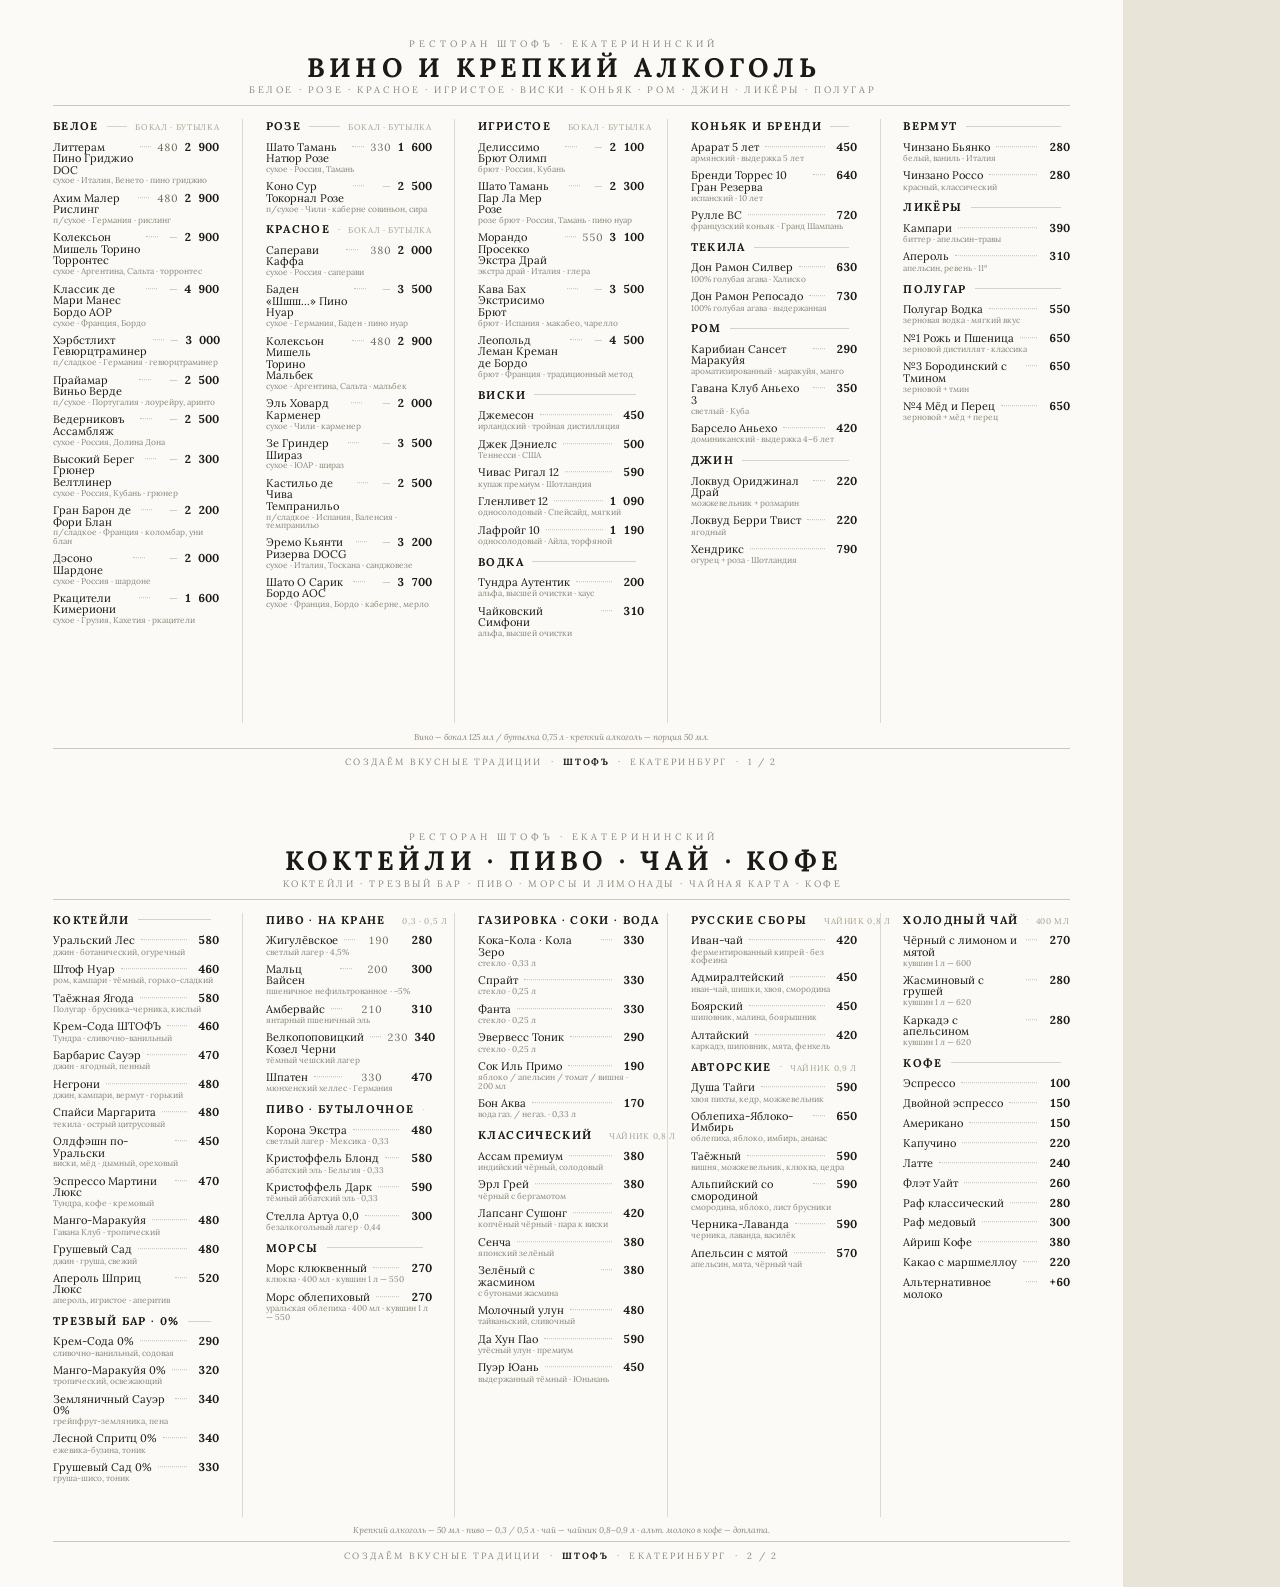
==== commit 6f03f83d: "bar: tighter price columns, solo prices auto-width right-aligned - fewer wraps in Canva" ====
--- a/bar-a4.html
+++ b/bar-a4.html
@@ -26,9 +26,10 @@
   .wr { display:flex; align-items:baseline; gap:1.6mm; }
   .nm { font-size:8.3pt; line-height:1.04; }
   .dots { flex:1 1 auto; height:0; border-bottom:0.18mm dotted #C9C1B0; transform:translateY(-1mm); min-width:3mm; }
-  .wg { font-size:7.8pt; width:11mm; text-align:right; color:#6E675C; font-variant-numeric:tabular-nums; white-space:nowrap; }
+  .wg { font-size:7.8pt; width:9mm; text-align:right; color:#6E675C; font-variant-numeric:tabular-nums; white-space:nowrap; }
   .wg.dash { color:#C2BAA8; }
-  .wb { font-size:8.6pt; font-weight:700; width:13mm; text-align:right; font-variant-numeric:tabular-nums; white-space:nowrap; }
+  .wb { font-size:8.6pt; font-weight:700; width:11.5mm; text-align:right; font-variant-numeric:tabular-nums; white-space:nowrap; }
+  .wb.solo { width:auto; min-width:7mm; }
   .wd { font-size:6.3pt; line-height:1.0; color:#8C857A; margin-top:.1mm; }
   .ci { display:flex; align-items:baseline; gap:1.6mm; margin-bottom:1.3mm; }
   .pnote { flex:none; margin-top:2mm; font-size:6.4pt; font-style:italic; color:#8C857A; text-align:center; }
@@ -41,7 +42,7 @@
   <div class="head"><div class="kicker">Ресторан ШТОФЪ · Екатерининский</div>
     <div class="title">Вино и крепкий алкоголь</div><div class="sub">белое · розе · красное · игристое · виски · коньяк · ром · джин · ликёры · полугар</div></div>
   <div class="hr"></div>
-  <div class="body"><div class="ccol"><div class="cat"><div class="ch"><span class="cn">Белое</span><span class="cl"></span><span class="cu">бокал · бутылка</span></div><div class="w"><div class="wr"><span class="nm">Литтерам Пино Гриджио DOC</span><span class="dots"></span><span class="wg">480</span><span class="wb">2 900</span></div><div class="wd">сухое · Италия, Венето · пино гриджио</div></div><div class="w"><div class="wr"><span class="nm">Ахим Малер Рислинг</span><span class="dots"></span><span class="wg">480</span><span class="wb">2 900</span></div><div class="wd">п/сухое · Германия · рислинг</div></div><div class="w"><div class="wr"><span class="nm">Колексьон Мишель Торино Торронтес</span><span class="dots"></span><span class="wg dash">—</span><span class="wb">2 900</span></div><div class="wd">сухое · Аргентина, Сальта · торронтес</div></div><div class="w"><div class="wr"><span class="nm">Классик де Мари Манес Бордо AOP</span><span class="dots"></span><span class="wg dash">—</span><span class="wb">4 900</span></div><div class="wd">сухое · Франция, Бордо</div></div><div class="w"><div class="wr"><span class="nm">Хэрбстлихт Гевюрцтраминер</span><span class="dots"></span><span class="wg dash">—</span><span class="wb">3 000</span></div><div class="wd">п/сладкое · Германия · гевюрцтраминер</div></div><div class="w"><div class="wr"><span class="nm">Прайамар Виньо Верде</span><span class="dots"></span><span class="wg dash">—</span><span class="wb">2 500</span></div><div class="wd">п/сухое · Португалия · лоурейру, аринто</div></div><div class="w"><div class="wr"><span class="nm">Ведерниковъ Ассамбляж</span><span class="dots"></span><span class="wg dash">—</span><span class="wb">2 500</span></div><div class="wd">сухое · Россия, Долина Дона</div></div><div class="w"><div class="wr"><span class="nm">Высокий Берег Грюнер Велтлинер</span><span class="dots"></span><span class="wg dash">—</span><span class="wb">2 300</span></div><div class="wd">сухое · Россия, Кубань · грюнер</div></div><div class="w"><div class="wr"><span class="nm">Гран Барон де Фори Блан</span><span class="dots"></span><span class="wg dash">—</span><span class="wb">2 200</span></div><div class="wd">п/сладкое · Франция · коломбар, уни блан</div></div><div class="w"><div class="wr"><span class="nm">Дэсоно Шардоне</span><span class="dots"></span><span class="wg dash">—</span><span class="wb">2 000</span></div><div class="wd">сухое · Россия · шардоне</div></div><div class="w"><div class="wr"><span class="nm">Ркацители Кимериони</span><span class="dots"></span><span class="wg dash">—</span><span class="wb">1 600</span></div><div class="wd">сухое · Грузия, Кахетия · ркацители</div></div></div></div><div class="ccol"><div class="cat"><div class="ch"><span class="cn">Розе</span><span class="cl"></span><span class="cu">бокал · бутылка</span></div><div class="w"><div class="wr"><span class="nm">Шато Тамань Натюр Розе</span><span class="dots"></span><span class="wg">330</span><span class="wb">1 600</span></div><div class="wd">сухое · Россия, Тамань</div></div><div class="w"><div class="wr"><span class="nm">Коно Сур Токорнал Розе</span><span class="dots"></span><span class="wg dash">—</span><span class="wb">2 500</span></div><div class="wd">п/сухое · Чили · каберне совиньон, сира</div></div></div><div class="cat"><div class="ch"><span class="cn">Красное</span><span class="cl"></span><span class="cu">бокал · бутылка</span></div><div class="w"><div class="wr"><span class="nm">Саперави Каффа</span><span class="dots"></span><span class="wg">380</span><span class="wb">2 000</span></div><div class="wd">сухое · Россия · саперави</div></div><div class="w"><div class="wr"><span class="nm">Баден «Шшш…» Пино Нуар</span><span class="dots"></span><span class="wg dash">—</span><span class="wb">3 500</span></div><div class="wd">сухое · Германия, Баден · пино нуар</div></div><div class="w"><div class="wr"><span class="nm">Колексьон Мишель Торино Мальбек</span><span class="dots"></span><span class="wg">480</span><span class="wb">2 900</span></div><div class="wd">сухое · Аргентина, Сальта · мальбек</div></div><div class="w"><div class="wr"><span class="nm">Эль Ховард Карменер</span><span class="dots"></span><span class="wg dash">—</span><span class="wb">2 000</span></div><div class="wd">сухое · Чили · карменер</div></div><div class="w"><div class="wr"><span class="nm">Зе Гриндер Шираз</span><span class="dots"></span><span class="wg dash">—</span><span class="wb">3 500</span></div><div class="wd">сухое · ЮАР · шираз</div></div><div class="w"><div class="wr"><span class="nm">Кастильо де Чива Темпранильо</span><span class="dots"></span><span class="wg dash">—</span><span class="wb">2 500</span></div><div class="wd">п/сладкое · Испания, Валенсия · темпранильо</div></div><div class="w"><div class="wr"><span class="nm">Эремо Кьянти Ризерва DOCG</span><span class="dots"></span><span class="wg dash">—</span><span class="wb">3 200</span></div><div class="wd">сухое · Италия, Тоскана · санджовезе</div></div><div class="w"><div class="wr"><span class="nm">Шато О Сарик Бордо AOC</span><span class="dots"></span><span class="wg dash">—</span><span class="wb">3 700</span></div><div class="wd">сухое · Франция, Бордо · каберне, мерло</div></div></div></div><div class="ccol"><div class="cat"><div class="ch"><span class="cn">Игристое</span><span class="cl"></span><span class="cu">бокал · бутылка</span></div><div class="w"><div class="wr"><span class="nm">Делиссимо Брют Олимп</span><span class="dots"></span><span class="wg dash">—</span><span class="wb">2 100</span></div><div class="wd">брют · Россия, Кубань</div></div><div class="w"><div class="wr"><span class="nm">Шато Тамань Пар Ла Мер Розе</span><span class="dots"></span><span class="wg dash">—</span><span class="wb">2 300</span></div><div class="wd">розе брют · Россия, Тамань · пино нуар</div></div><div class="w"><div class="wr"><span class="nm">Морандо Просекко Экстра Драй</span><span class="dots"></span><span class="wg">550</span><span class="wb">3 100</span></div><div class="wd">экстра драй · Италия · глера</div></div><div class="w"><div class="wr"><span class="nm">Кава Бах Экстрисимо Брют</span><span class="dots"></span><span class="wg dash">—</span><span class="wb">3 500</span></div><div class="wd">брют · Испания · макабео, чарелло</div></div><div class="w"><div class="wr"><span class="nm">Леопольд Леман Креман де Бордо</span><span class="dots"></span><span class="wg dash">—</span><span class="wb">4 500</span></div><div class="wd">брют · Франция · традиционный метод</div></div></div><div class="cat"><div class="ch"><span class="cn">Виски</span><span class="cl"></span></div><div class="w"><div class="wr"><span class="nm">Джемесон</span><span class="dots"></span><span class="wb">450</span></div><div class="wd">ирландский · тройная дистилляция</div></div><div class="w"><div class="wr"><span class="nm">Джек Дэниелс</span><span class="dots"></span><span class="wb">500</span></div><div class="wd">Теннесси · США</div></div><div class="w"><div class="wr"><span class="nm">Чивас Ригал 12</span><span class="dots"></span><span class="wb">590</span></div><div class="wd">купаж премиум · Шотландия</div></div><div class="w"><div class="wr"><span class="nm">Гленливет 12</span><span class="dots"></span><span class="wb">1 090</span></div><div class="wd">односолодовый · Спейсайд, мягкий</div></div><div class="w"><div class="wr"><span class="nm">Лафройг 10</span><span class="dots"></span><span class="wb">1 190</span></div><div class="wd">односолодовый · Айла, торфяной</div></div></div><div class="cat"><div class="ch"><span class="cn">Водка</span><span class="cl"></span></div><div class="w"><div class="wr"><span class="nm">Тундра Аутентик</span><span class="dots"></span><span class="wb">200</span></div><div class="wd">альфа, высшей очистки · хаус</div></div><div class="w"><div class="wr"><span class="nm">Чайковский Симфони</span><span class="dots"></span><span class="wb">310</span></div><div class="wd">альфа, высшей очистки</div></div></div></div><div class="ccol"><div class="cat"><div class="ch"><span class="cn">Коньяк и бренди</span><span class="cl"></span></div><div class="w"><div class="wr"><span class="nm">Арарат 5 лет</span><span class="dots"></span><span class="wb">450</span></div><div class="wd">армянский · выдержка 5 лет</div></div><div class="w"><div class="wr"><span class="nm">Бренди Торрес 10 Гран Резерва</span><span class="dots"></span><span class="wb">640</span></div><div class="wd">испанский · 10 лет</div></div><div class="w"><div class="wr"><span class="nm">Рулле ВС</span><span class="dots"></span><span class="wb">720</span></div><div class="wd">французский коньяк · Гранд Шампань</div></div></div><div class="cat"><div class="ch"><span class="cn">Текила</span><span class="cl"></span></div><div class="w"><div class="wr"><span class="nm">Дон Рамон Силвер</span><span class="dots"></span><span class="wb">630</span></div><div class="wd">100% голубая агава · Халиско</div></div><div class="w"><div class="wr"><span class="nm">Дон Рамон Репосадо</span><span class="dots"></span><span class="wb">730</span></div><div class="wd">100% голубая агава · выдержанная</div></div></div><div class="cat"><div class="ch"><span class="cn">Ром</span><span class="cl"></span></div><div class="w"><div class="wr"><span class="nm">Карибиан Сансет Маракуйя</span><span class="dots"></span><span class="wb">290</span></div><div class="wd">ароматизированный · маракуйя, манго</div></div><div class="w"><div class="wr"><span class="nm">Гавана Клуб Аньехо 3</span><span class="dots"></span><span class="wb">350</span></div><div class="wd">светлый · Куба</div></div><div class="w"><div class="wr"><span class="nm">Барсело Аньехо</span><span class="dots"></span><span class="wb">420</span></div><div class="wd">доминиканский · выдержка 4–6 лет</div></div></div><div class="cat"><div class="ch"><span class="cn">Джин</span><span class="cl"></span></div><div class="w"><div class="wr"><span class="nm">Локвуд Ориджинал Драй</span><span class="dots"></span><span class="wb">220</span></div><div class="wd">можжевельник + розмарин</div></div><div class="w"><div class="wr"><span class="nm">Локвуд Берри Твист</span><span class="dots"></span><span class="wb">220</span></div><div class="wd">ягодный</div></div><div class="w"><div class="wr"><span class="nm">Хендрикс</span><span class="dots"></span><span class="wb">790</span></div><div class="wd">огурец + роза · Шотландия</div></div></div></div><div class="ccol"><div class="cat"><div class="ch"><span class="cn">Вермут</span><span class="cl"></span></div><div class="w"><div class="wr"><span class="nm">Чинзано Бьянко</span><span class="dots"></span><span class="wb">280</span></div><div class="wd">белый, ваниль · Италия</div></div><div class="w"><div class="wr"><span class="nm">Чинзано Россо</span><span class="dots"></span><span class="wb">280</span></div><div class="wd">красный, классический</div></div></div><div class="cat"><div class="ch"><span class="cn">Ликёры</span><span class="cl"></span></div><div class="w"><div class="wr"><span class="nm">Кампари</span><span class="dots"></span><span class="wb">390</span></div><div class="wd">биттер · апельсин-травы</div></div><div class="w"><div class="wr"><span class="nm">Апероль</span><span class="dots"></span><span class="wb">310</span></div><div class="wd">апельсин, ревень · 11°</div></div></div><div class="cat"><div class="ch"><span class="cn">Полугар</span><span class="cl"></span></div><div class="w"><div class="wr"><span class="nm">Полугар Водка</span><span class="dots"></span><span class="wb">550</span></div><div class="wd">зерновая водка · мягкий хлебный профиль</div></div><div class="w"><div class="wr"><span class="nm">№1 Рожь и Пшеница</span><span class="dots"></span><span class="wb">650</span></div><div class="wd">зерновой дистиллят · классика</div></div><div class="w"><div class="wr"><span class="nm">№3 Бородинский с Тмином</span><span class="dots"></span><span class="wb">650</span></div><div class="wd">зерновой + тмин</div></div><div class="w"><div class="wr"><span class="nm">№4 Мёд и Перец</span><span class="dots"></span><span class="wb">650</span></div><div class="wd">зерновой + мёд + перец</div></div></div></div></div>
+  <div class="body"><div class="ccol"><div class="cat"><div class="ch"><span class="cn">Белое</span><span class="cl"></span><span class="cu">бокал · бутылка</span></div><div class="w"><div class="wr"><span class="nm">Литтерам Пино Гриджио DOC</span><span class="dots"></span><span class="wg">480</span><span class="wb">2 900</span></div><div class="wd">сухое · Италия, Венето · пино гриджио</div></div><div class="w"><div class="wr"><span class="nm">Ахим Малер Рислинг</span><span class="dots"></span><span class="wg">480</span><span class="wb">2 900</span></div><div class="wd">п/сухое · Германия · рислинг</div></div><div class="w"><div class="wr"><span class="nm">Колексьон Мишель Торино Торронтес</span><span class="dots"></span><span class="wg dash">—</span><span class="wb">2 900</span></div><div class="wd">сухое · Аргентина, Сальта · торронтес</div></div><div class="w"><div class="wr"><span class="nm">Классик де Мари Манес Бордо AOP</span><span class="dots"></span><span class="wg dash">—</span><span class="wb">4 900</span></div><div class="wd">сухое · Франция, Бордо</div></div><div class="w"><div class="wr"><span class="nm">Хэрбстлихт Гевюрцтраминер</span><span class="dots"></span><span class="wg dash">—</span><span class="wb">3 000</span></div><div class="wd">п/сладкое · Германия · гевюрцтраминер</div></div><div class="w"><div class="wr"><span class="nm">Прайамар Виньо Верде</span><span class="dots"></span><span class="wg dash">—</span><span class="wb">2 500</span></div><div class="wd">п/сухое · Португалия · лоурейру, аринто</div></div><div class="w"><div class="wr"><span class="nm">Ведерниковъ Ассамбляж</span><span class="dots"></span><span class="wg dash">—</span><span class="wb">2 500</span></div><div class="wd">сухое · Россия, Долина Дона</div></div><div class="w"><div class="wr"><span class="nm">Высокий Берег Грюнер Велтлинер</span><span class="dots"></span><span class="wg dash">—</span><span class="wb">2 300</span></div><div class="wd">сухое · Россия, Кубань · грюнер</div></div><div class="w"><div class="wr"><span class="nm">Гран Барон де Фори Блан</span><span class="dots"></span><span class="wg dash">—</span><span class="wb">2 200</span></div><div class="wd">п/сладкое · Франция · коломбар, уни блан</div></div><div class="w"><div class="wr"><span class="nm">Дэсоно Шардоне</span><span class="dots"></span><span class="wg dash">—</span><span class="wb">2 000</span></div><div class="wd">сухое · Россия · шардоне</div></div><div class="w"><div class="wr"><span class="nm">Ркацители Кимериони</span><span class="dots"></span><span class="wg dash">—</span><span class="wb">1 600</span></div><div class="wd">сухое · Грузия, Кахетия · ркацители</div></div></div></div><div class="ccol"><div class="cat"><div class="ch"><span class="cn">Розе</span><span class="cl"></span><span class="cu">бокал · бутылка</span></div><div class="w"><div class="wr"><span class="nm">Шато Тамань Натюр Розе</span><span class="dots"></span><span class="wg">330</span><span class="wb">1 600</span></div><div class="wd">сухое · Россия, Тамань</div></div><div class="w"><div class="wr"><span class="nm">Коно Сур Токорнал Розе</span><span class="dots"></span><span class="wg dash">—</span><span class="wb">2 500</span></div><div class="wd">п/сухое · Чили · каберне совиньон, сира</div></div></div><div class="cat"><div class="ch"><span class="cn">Красное</span><span class="cl"></span><span class="cu">бокал · бутылка</span></div><div class="w"><div class="wr"><span class="nm">Саперави Каффа</span><span class="dots"></span><span class="wg">380</span><span class="wb">2 000</span></div><div class="wd">сухое · Россия · саперави</div></div><div class="w"><div class="wr"><span class="nm">Баден «Шшш…» Пино Нуар</span><span class="dots"></span><span class="wg dash">—</span><span class="wb">3 500</span></div><div class="wd">сухое · Германия, Баден · пино нуар</div></div><div class="w"><div class="wr"><span class="nm">Колексьон Мишель Торино Мальбек</span><span class="dots"></span><span class="wg">480</span><span class="wb">2 900</span></div><div class="wd">сухое · Аргентина, Сальта · мальбек</div></div><div class="w"><div class="wr"><span class="nm">Эль Ховард Карменер</span><span class="dots"></span><span class="wg dash">—</span><span class="wb">2 000</span></div><div class="wd">сухое · Чили · карменер</div></div><div class="w"><div class="wr"><span class="nm">Зе Гриндер Шираз</span><span class="dots"></span><span class="wg dash">—</span><span class="wb">3 500</span></div><div class="wd">сухое · ЮАР · шираз</div></div><div class="w"><div class="wr"><span class="nm">Кастильо де Чива Темпранильо</span><span class="dots"></span><span class="wg dash">—</span><span class="wb">2 500</span></div><div class="wd">п/сладкое · Испания, Валенсия · темпранильо</div></div><div class="w"><div class="wr"><span class="nm">Эремо Кьянти Ризерва DOCG</span><span class="dots"></span><span class="wg dash">—</span><span class="wb">3 200</span></div><div class="wd">сухое · Италия, Тоскана · санджовезе</div></div><div class="w"><div class="wr"><span class="nm">Шато О Сарик Бордо AOC</span><span class="dots"></span><span class="wg dash">—</span><span class="wb">3 700</span></div><div class="wd">сухое · Франция, Бордо · каберне, мерло</div></div></div></div><div class="ccol"><div class="cat"><div class="ch"><span class="cn">Игристое</span><span class="cl"></span><span class="cu">бокал · бутылка</span></div><div class="w"><div class="wr"><span class="nm">Делиссимо Брют Олимп</span><span class="dots"></span><span class="wg dash">—</span><span class="wb">2 100</span></div><div class="wd">брют · Россия, Кубань</div></div><div class="w"><div class="wr"><span class="nm">Шато Тамань Пар Ла Мер Розе</span><span class="dots"></span><span class="wg dash">—</span><span class="wb">2 300</span></div><div class="wd">розе брют · Россия, Тамань · пино нуар</div></div><div class="w"><div class="wr"><span class="nm">Морандо Просекко Экстра Драй</span><span class="dots"></span><span class="wg">550</span><span class="wb">3 100</span></div><div class="wd">экстра драй · Италия · глера</div></div><div class="w"><div class="wr"><span class="nm">Кава Бах Экстрисимо Брют</span><span class="dots"></span><span class="wg dash">—</span><span class="wb">3 500</span></div><div class="wd">брют · Испания · макабео, чарелло</div></div><div class="w"><div class="wr"><span class="nm">Леопольд Леман Креман де Бордо</span><span class="dots"></span><span class="wg dash">—</span><span class="wb">4 500</span></div><div class="wd">брют · Франция · традиционный метод</div></div></div><div class="cat"><div class="ch"><span class="cn">Виски</span><span class="cl"></span></div><div class="w"><div class="wr"><span class="nm">Джемесон</span><span class="dots"></span><span class="wb solo">450</span></div><div class="wd">ирландский · тройная дистилляция</div></div><div class="w"><div class="wr"><span class="nm">Джек Дэниелс</span><span class="dots"></span><span class="wb solo">500</span></div><div class="wd">Теннесси · США</div></div><div class="w"><div class="wr"><span class="nm">Чивас Ригал 12</span><span class="dots"></span><span class="wb solo">590</span></div><div class="wd">купаж премиум · Шотландия</div></div><div class="w"><div class="wr"><span class="nm">Гленливет 12</span><span class="dots"></span><span class="wb solo">1 090</span></div><div class="wd">односолодовый · Спейсайд, мягкий</div></div><div class="w"><div class="wr"><span class="nm">Лафройг 10</span><span class="dots"></span><span class="wb solo">1 190</span></div><div class="wd">односолодовый · Айла, торфяной</div></div></div><div class="cat"><div class="ch"><span class="cn">Водка</span><span class="cl"></span></div><div class="w"><div class="wr"><span class="nm">Тундра Аутентик</span><span class="dots"></span><span class="wb solo">200</span></div><div class="wd">альфа, высшей очистки · хаус</div></div><div class="w"><div class="wr"><span class="nm">Чайковский Симфони</span><span class="dots"></span><span class="wb solo">310</span></div><div class="wd">альфа, высшей очистки</div></div></div></div><div class="ccol"><div class="cat"><div class="ch"><span class="cn">Коньяк и бренди</span><span class="cl"></span></div><div class="w"><div class="wr"><span class="nm">Арарат 5 лет</span><span class="dots"></span><span class="wb solo">450</span></div><div class="wd">армянский · выдержка 5 лет</div></div><div class="w"><div class="wr"><span class="nm">Бренди Торрес 10 Гран Резерва</span><span class="dots"></span><span class="wb solo">640</span></div><div class="wd">испанский · 10 лет</div></div><div class="w"><div class="wr"><span class="nm">Рулле ВС</span><span class="dots"></span><span class="wb solo">720</span></div><div class="wd">французский коньяк · Гранд Шампань</div></div></div><div class="cat"><div class="ch"><span class="cn">Текила</span><span class="cl"></span></div><div class="w"><div class="wr"><span class="nm">Дон Рамон Силвер</span><span class="dots"></span><span class="wb solo">630</span></div><div class="wd">100% голубая агава · Халиско</div></div><div class="w"><div class="wr"><span class="nm">Дон Рамон Репосадо</span><span class="dots"></span><span class="wb solo">730</span></div><div class="wd">100% голубая агава · выдержанная</div></div></div><div class="cat"><div class="ch"><span class="cn">Ром</span><span class="cl"></span></div><div class="w"><div class="wr"><span class="nm">Карибиан Сансет Маракуйя</span><span class="dots"></span><span class="wb solo">290</span></div><div class="wd">ароматизированный · маракуйя, манго</div></div><div class="w"><div class="wr"><span class="nm">Гавана Клуб Аньехо 3</span><span class="dots"></span><span class="wb solo">350</span></div><div class="wd">светлый · Куба</div></div><div class="w"><div class="wr"><span class="nm">Барсело Аньехо</span><span class="dots"></span><span class="wb solo">420</span></div><div class="wd">доминиканский · выдержка 4–6 лет</div></div></div><div class="cat"><div class="ch"><span class="cn">Джин</span><span class="cl"></span></div><div class="w"><div class="wr"><span class="nm">Локвуд Ориджинал Драй</span><span class="dots"></span><span class="wb solo">220</span></div><div class="wd">можжевельник + розмарин</div></div><div class="w"><div class="wr"><span class="nm">Локвуд Берри Твист</span><span class="dots"></span><span class="wb solo">220</span></div><div class="wd">ягодный</div></div><div class="w"><div class="wr"><span class="nm">Хендрикс</span><span class="dots"></span><span class="wb solo">790</span></div><div class="wd">огурец + роза · Шотландия</div></div></div></div><div class="ccol"><div class="cat"><div class="ch"><span class="cn">Вермут</span><span class="cl"></span></div><div class="w"><div class="wr"><span class="nm">Чинзано Бьянко</span><span class="dots"></span><span class="wb solo">280</span></div><div class="wd">белый, ваниль · Италия</div></div><div class="w"><div class="wr"><span class="nm">Чинзано Россо</span><span class="dots"></span><span class="wb solo">280</span></div><div class="wd">красный, классический</div></div></div><div class="cat"><div class="ch"><span class="cn">Ликёры</span><span class="cl"></span></div><div class="w"><div class="wr"><span class="nm">Кампари</span><span class="dots"></span><span class="wb solo">390</span></div><div class="wd">биттер · апельсин-травы</div></div><div class="w"><div class="wr"><span class="nm">Апероль</span><span class="dots"></span><span class="wb solo">310</span></div><div class="wd">апельсин, ревень · 11°</div></div></div><div class="cat"><div class="ch"><span class="cn">Полугар</span><span class="cl"></span></div><div class="w"><div class="wr"><span class="nm">Полугар Водка</span><span class="dots"></span><span class="wb solo">550</span></div><div class="wd">зерновая водка · мягкий вкус</div></div><div class="w"><div class="wr"><span class="nm">№1 Рожь и Пшеница</span><span class="dots"></span><span class="wb solo">650</span></div><div class="wd">зерновой дистиллят · классика</div></div><div class="w"><div class="wr"><span class="nm">№3 Бородинский с Тмином</span><span class="dots"></span><span class="wb solo">650</span></div><div class="wd">зерновой + тмин</div></div><div class="w"><div class="wr"><span class="nm">№4 Мёд и Перец</span><span class="dots"></span><span class="wb solo">650</span></div><div class="wd">зерновой + мёд + перец</div></div></div></div></div>
   <div class="pnote">Вино — бокал 125 мл / бутылка 0,75 л · крепкий алкоголь — порция 50 мл.</div>
   <div class="foot">Создаём вкусные традиции&nbsp;&nbsp;·&nbsp;&nbsp;<b>ШТОФЪ</b>&nbsp;&nbsp;·&nbsp;&nbsp;Екатеринбург&nbsp;&nbsp;·&nbsp;&nbsp;1&nbsp;/&nbsp;2</div>
 </div>
@@ -49,7 +50,7 @@
   <div class="head"><div class="kicker">Ресторан ШТОФЪ · Екатерининский</div>
     <div class="title">Коктейли · пиво · чай · кофе</div><div class="sub">коктейли · трезвый бар · пиво · морсы и лимонады · чайная карта · кофе</div></div>
   <div class="hr"></div>
-  <div class="body"><div class="ccol"><div class="cat"><div class="ch"><span class="cn">Коктейли</span><span class="cl"></span></div><div class="w"><div class="wr"><span class="nm">Уральский Лес</span><span class="dots"></span><span class="wb">580</span></div><div class="wd">джин · ботанический, огуречный</div></div><div class="w"><div class="wr"><span class="nm">Штоф Нуар</span><span class="dots"></span><span class="wb">460</span></div><div class="wd">ром, кампари · тёмный, горько-сладкий</div></div><div class="w"><div class="wr"><span class="nm">Таёжная Ягода</span><span class="dots"></span><span class="wb">580</span></div><div class="wd">Полугар · брусника-черника, кислый</div></div><div class="w"><div class="wr"><span class="nm">Крем-Сода ШТОФЪ</span><span class="dots"></span><span class="wb">460</span></div><div class="wd">Тундра · сливочно-ванильный</div></div><div class="w"><div class="wr"><span class="nm">Барбарис Сауэр</span><span class="dots"></span><span class="wb">470</span></div><div class="wd">джин · ягодный, пенный</div></div><div class="w"><div class="wr"><span class="nm">Негрони</span><span class="dots"></span><span class="wb">480</span></div><div class="wd">джин, кампари, вермут · горький</div></div><div class="w"><div class="wr"><span class="nm">Спайси Маргарита</span><span class="dots"></span><span class="wb">480</span></div><div class="wd">текила · острый цитрусовый</div></div><div class="w"><div class="wr"><span class="nm">Олдфэшн по-Уральски</span><span class="dots"></span><span class="wb">450</span></div><div class="wd">виски, мёд · дымный, ореховый</div></div><div class="w"><div class="wr"><span class="nm">Эспрессо Мартини Люкс</span><span class="dots"></span><span class="wb">470</span></div><div class="wd">Тундра, кофе · кремовый</div></div><div class="w"><div class="wr"><span class="nm">Манго-Маракуйя</span><span class="dots"></span><span class="wb">480</span></div><div class="wd">Гавана Клуб · тропический</div></div><div class="w"><div class="wr"><span class="nm">Грушевый Сад</span><span class="dots"></span><span class="wb">480</span></div><div class="wd">джин · груша, свежий</div></div><div class="w"><div class="wr"><span class="nm">Апероль Шприц Люкс</span><span class="dots"></span><span class="wb">520</span></div><div class="wd">апероль, игристое · аперитив</div></div></div><div class="cat"><div class="ch"><span class="cn">Трезвый бар · 0%</span><span class="cl"></span></div><div class="w"><div class="wr"><span class="nm">Крем-Сода 0%</span><span class="dots"></span><span class="wb">290</span></div><div class="wd">сливочно-ванильный, содовая</div></div><div class="w"><div class="wr"><span class="nm">Манго-Маракуйя 0%</span><span class="dots"></span><span class="wb">320</span></div><div class="wd">тропический, освежающий</div></div><div class="w"><div class="wr"><span class="nm">Земляничный Сауэр 0%</span><span class="dots"></span><span class="wb">340</span></div><div class="wd">грейпфрут-земляника, пена</div></div><div class="w"><div class="wr"><span class="nm">Лесной Спритц 0%</span><span class="dots"></span><span class="wb">340</span></div><div class="wd">ежевика-бузина, тоник</div></div><div class="w"><div class="wr"><span class="nm">Грушевый Сад 0%</span><span class="dots"></span><span class="wb">330</span></div><div class="wd">груша-шисо, тоник</div></div></div></div><div class="ccol"><div class="cat"><div class="ch"><span class="cn">Пиво · на кране</span><span class="cl"></span><span class="cu">0,3 · 0,5 л</span></div><div class="w"><div class="wr"><span class="nm">Жигулёвское</span><span class="dots"></span><span class="wg">190</span><span class="wb">280</span></div><div class="wd">светлый лагер · 4,5%</div></div><div class="w"><div class="wr"><span class="nm">Мальц Вайсен</span><span class="dots"></span><span class="wg">200</span><span class="wb">300</span></div><div class="wd">пшеничное нефильтрованное · ~5%</div></div><div class="w"><div class="wr"><span class="nm">Амбервайс</span><span class="dots"></span><span class="wg">210</span><span class="wb">310</span></div><div class="wd">янтарный пшеничный эль</div></div><div class="w"><div class="wr"><span class="nm">Велкопоповицкий Козел Черни</span><span class="dots"></span><span class="wg">230</span><span class="wb">340</span></div><div class="wd">тёмный чешский лагер</div></div><div class="w"><div class="wr"><span class="nm">Шпатен</span><span class="dots"></span><span class="wg">330</span><span class="wb">470</span></div><div class="wd">мюнхенский хеллес · Германия</div></div></div><div class="cat"><div class="ch"><span class="cn">Пиво · бутылочное</span><span class="cl"></span></div><div class="w"><div class="wr"><span class="nm">Корона Экстра</span><span class="dots"></span><span class="wb">480</span></div><div class="wd">светлый лагер · Мексика · 0,33</div></div><div class="w"><div class="wr"><span class="nm">Кристоффель Блонд</span><span class="dots"></span><span class="wb">580</span></div><div class="wd">аббатский эль · Бельгия · 0,33</div></div><div class="w"><div class="wr"><span class="nm">Кристоффель Дарк</span><span class="dots"></span><span class="wb">590</span></div><div class="wd">тёмный аббатский эль · 0,33</div></div><div class="w"><div class="wr"><span class="nm">Стелла Артуа 0,0</span><span class="dots"></span><span class="wb">300</span></div><div class="wd">безалкогольный лагер · 0,44</div></div></div><div class="cat"><div class="ch"><span class="cn">Морсы</span><span class="cl"></span></div><div class="w"><div class="wr"><span class="nm">Морс клюквенный</span><span class="dots"></span><span class="wb">270</span></div><div class="wd">клюква · 400 мл · кувшин 1 л — 550</div></div><div class="w"><div class="wr"><span class="nm">Морс облепиховый</span><span class="dots"></span><span class="wb">270</span></div><div class="wd">уральская облепиха · 400 мл · кувшин 1 л — 550</div></div></div></div><div class="ccol"><div class="cat"><div class="ch"><span class="cn">Газировка · соки · вода</span><span class="cl"></span></div><div class="w"><div class="wr"><span class="nm">Кока-Кола · Кола Зеро</span><span class="dots"></span><span class="wb">330</span></div><div class="wd">стекло · 0,33 л</div></div><div class="w"><div class="wr"><span class="nm">Спрайт</span><span class="dots"></span><span class="wb">330</span></div><div class="wd">стекло · 0,25 л</div></div><div class="w"><div class="wr"><span class="nm">Фанта</span><span class="dots"></span><span class="wb">330</span></div><div class="wd">стекло · 0,25 л</div></div><div class="w"><div class="wr"><span class="nm">Эвервесс Тоник</span><span class="dots"></span><span class="wb">290</span></div><div class="wd">стекло · 0,25 л</div></div><div class="w"><div class="wr"><span class="nm">Сок Иль Примо</span><span class="dots"></span><span class="wb">190</span></div><div class="wd">яблоко / апельсин / томат / вишня · 200 мл</div></div><div class="w"><div class="wr"><span class="nm">Бон Аква</span><span class="dots"></span><span class="wb">170</span></div><div class="wd">вода газ. / негаз. · 0,33 л</div></div></div><div class="cat"><div class="ch"><span class="cn">Классический</span><span class="cl"></span><span class="cu">чайник 0,8 л</span></div><div class="w"><div class="wr"><span class="nm">Ассам премиум</span><span class="dots"></span><span class="wb">380</span></div><div class="wd">индийский чёрный, солодовый</div></div><div class="w"><div class="wr"><span class="nm">Эрл Грей</span><span class="dots"></span><span class="wb">380</span></div><div class="wd">чёрный с бергамотом</div></div><div class="w"><div class="wr"><span class="nm">Лапсанг Сушонг</span><span class="dots"></span><span class="wb">420</span></div><div class="wd">копчёный чёрный · пара к виски</div></div><div class="w"><div class="wr"><span class="nm">Сенча</span><span class="dots"></span><span class="wb">380</span></div><div class="wd">японский зелёный</div></div><div class="w"><div class="wr"><span class="nm">Зелёный с жасмином</span><span class="dots"></span><span class="wb">380</span></div><div class="wd">с бутонами жасмина</div></div><div class="w"><div class="wr"><span class="nm">Молочный улун</span><span class="dots"></span><span class="wb">480</span></div><div class="wd">тайваньский, сливочный</div></div><div class="w"><div class="wr"><span class="nm">Да Хун Пао</span><span class="dots"></span><span class="wb">590</span></div><div class="wd">утёсный улун · премиум</div></div><div class="w"><div class="wr"><span class="nm">Пуэр Юань</span><span class="dots"></span><span class="wb">450</span></div><div class="wd">выдержанный тёмный · Юньнань</div></div></div></div><div class="ccol"><div class="cat"><div class="ch"><span class="cn">Русские сборы</span><span class="cl"></span><span class="cu">чайник 0,8 л</span></div><div class="w"><div class="wr"><span class="nm">Иван-чай</span><span class="dots"></span><span class="wb">420</span></div><div class="wd">ферментированный кипрей · без кофеина</div></div><div class="w"><div class="wr"><span class="nm">Адмиралтейский</span><span class="dots"></span><span class="wb">450</span></div><div class="wd">иван-чай, шишки, хвоя, смородина</div></div><div class="w"><div class="wr"><span class="nm">Боярский</span><span class="dots"></span><span class="wb">450</span></div><div class="wd">шиповник, малина, боярышник</div></div><div class="w"><div class="wr"><span class="nm">Алтайский</span><span class="dots"></span><span class="wb">420</span></div><div class="wd">каркадэ, шиповник, мята, фенхель</div></div></div><div class="cat"><div class="ch"><span class="cn">Авторские</span><span class="cl"></span><span class="cu">чайник 0,9 л</span></div><div class="w"><div class="wr"><span class="nm">Душа Тайги</span><span class="dots"></span><span class="wb">590</span></div><div class="wd">хвоя пихты, кедр, можжевельник</div></div><div class="w"><div class="wr"><span class="nm">Облепиха-Яблоко-Имбирь</span><span class="dots"></span><span class="wb">650</span></div><div class="wd">облепиха, яблоко, имбирь, ананас</div></div><div class="w"><div class="wr"><span class="nm">Таёжный</span><span class="dots"></span><span class="wb">590</span></div><div class="wd">вишня, можжевельник, клюква, цедра</div></div><div class="w"><div class="wr"><span class="nm">Альпийский со смородиной</span><span class="dots"></span><span class="wb">590</span></div><div class="wd">смородина, яблоко, лист брусники</div></div><div class="w"><div class="wr"><span class="nm">Черника-Лаванда</span><span class="dots"></span><span class="wb">590</span></div><div class="wd">черника, лаванда, василёк</div></div><div class="w"><div class="wr"><span class="nm">Апельсин с мятой</span><span class="dots"></span><span class="wb">570</span></div><div class="wd">апельсин, мята, чёрный чай</div></div></div></div><div class="ccol"><div class="cat"><div class="ch"><span class="cn">Холодный чай</span><span class="cl"></span><span class="cu">400 мл</span></div><div class="w"><div class="wr"><span class="nm">Чёрный с лимоном и мятой</span><span class="dots"></span><span class="wb">270</span></div><div class="wd">кувшин 1 л — 600</div></div><div class="w"><div class="wr"><span class="nm">Жасминовый с грушей</span><span class="dots"></span><span class="wb">280</span></div><div class="wd">кувшин 1 л — 620</div></div><div class="w"><div class="wr"><span class="nm">Каркадэ с апельсином</span><span class="dots"></span><span class="wb">280</span></div><div class="wd">кувшин 1 л — 620</div></div></div><div class="cat"><div class="ch"><span class="cn">Кофе</span><span class="cl"></span></div><div class="ci"><span class="nm">Эспрессо</span><span class="dots"></span><span class="wb">100</span></div><div class="ci"><span class="nm">Двойной эспрессо</span><span class="dots"></span><span class="wb">150</span></div><div class="ci"><span class="nm">Американо</span><span class="dots"></span><span class="wb">150</span></div><div class="ci"><span class="nm">Капучино</span><span class="dots"></span><span class="wb">220</span></div><div class="ci"><span class="nm">Латте</span><span class="dots"></span><span class="wb">240</span></div><div class="ci"><span class="nm">Флэт Уайт</span><span class="dots"></span><span class="wb">260</span></div><div class="ci"><span class="nm">Раф классический</span><span class="dots"></span><span class="wb">280</span></div><div class="ci"><span class="nm">Раф медовый</span><span class="dots"></span><span class="wb">300</span></div><div class="ci"><span class="nm">Айриш Кофе</span><span class="dots"></span><span class="wb">380</span></div><div class="ci"><span class="nm">Какао с маршмеллоу</span><span class="dots"></span><span class="wb">220</span></div><div class="ci"><span class="nm">Альтернативное молоко</span><span class="dots"></span><span class="wb">+60</span></div></div></div></div>
+  <div class="body"><div class="ccol"><div class="cat"><div class="ch"><span class="cn">Коктейли</span><span class="cl"></span></div><div class="w"><div class="wr"><span class="nm">Уральский Лес</span><span class="dots"></span><span class="wb solo">580</span></div><div class="wd">джин · ботанический, огуречный</div></div><div class="w"><div class="wr"><span class="nm">Штоф Нуар</span><span class="dots"></span><span class="wb solo">460</span></div><div class="wd">ром, кампари · тёмный, горько-сладкий</div></div><div class="w"><div class="wr"><span class="nm">Таёжная Ягода</span><span class="dots"></span><span class="wb solo">580</span></div><div class="wd">Полугар · брусника-черника, кислый</div></div><div class="w"><div class="wr"><span class="nm">Крем-Сода ШТОФЪ</span><span class="dots"></span><span class="wb solo">460</span></div><div class="wd">Тундра · сливочно-ванильный</div></div><div class="w"><div class="wr"><span class="nm">Барбарис Сауэр</span><span class="dots"></span><span class="wb solo">470</span></div><div class="wd">джин · ягодный, пенный</div></div><div class="w"><div class="wr"><span class="nm">Негрони</span><span class="dots"></span><span class="wb solo">480</span></div><div class="wd">джин, кампари, вермут · горький</div></div><div class="w"><div class="wr"><span class="nm">Спайси Маргарита</span><span class="dots"></span><span class="wb solo">480</span></div><div class="wd">текила · острый цитрусовый</div></div><div class="w"><div class="wr"><span class="nm">Олдфэшн по-Уральски</span><span class="dots"></span><span class="wb solo">450</span></div><div class="wd">виски, мёд · дымный, ореховый</div></div><div class="w"><div class="wr"><span class="nm">Эспрессо Мартини Люкс</span><span class="dots"></span><span class="wb solo">470</span></div><div class="wd">Тундра, кофе · кремовый</div></div><div class="w"><div class="wr"><span class="nm">Манго-Маракуйя</span><span class="dots"></span><span class="wb solo">480</span></div><div class="wd">Гавана Клуб · тропический</div></div><div class="w"><div class="wr"><span class="nm">Грушевый Сад</span><span class="dots"></span><span class="wb solo">480</span></div><div class="wd">джин · груша, свежий</div></div><div class="w"><div class="wr"><span class="nm">Апероль Шприц Люкс</span><span class="dots"></span><span class="wb solo">520</span></div><div class="wd">апероль, игристое · аперитив</div></div></div><div class="cat"><div class="ch"><span class="cn">Трезвый бар · 0%</span><span class="cl"></span></div><div class="w"><div class="wr"><span class="nm">Крем-Сода 0%</span><span class="dots"></span><span class="wb solo">290</span></div><div class="wd">сливочно-ванильный, содовая</div></div><div class="w"><div class="wr"><span class="nm">Манго-Маракуйя 0%</span><span class="dots"></span><span class="wb solo">320</span></div><div class="wd">тропический, освежающий</div></div><div class="w"><div class="wr"><span class="nm">Земляничный Сауэр 0%</span><span class="dots"></span><span class="wb solo">340</span></div><div class="wd">грейпфрут-земляника, пена</div></div><div class="w"><div class="wr"><span class="nm">Лесной Спритц 0%</span><span class="dots"></span><span class="wb solo">340</span></div><div class="wd">ежевика-бузина, тоник</div></div><div class="w"><div class="wr"><span class="nm">Грушевый Сад 0%</span><span class="dots"></span><span class="wb solo">330</span></div><div class="wd">груша-шисо, тоник</div></div></div></div><div class="ccol"><div class="cat"><div class="ch"><span class="cn">Пиво · на кране</span><span class="cl"></span><span class="cu">0,3 · 0,5 л</span></div><div class="w"><div class="wr"><span class="nm">Жигулёвское</span><span class="dots"></span><span class="wg">190</span><span class="wb">280</span></div><div class="wd">светлый лагер · 4,5%</div></div><div class="w"><div class="wr"><span class="nm">Мальц Вайсен</span><span class="dots"></span><span class="wg">200</span><span class="wb">300</span></div><div class="wd">пшеничное нефильтрованное · ~5%</div></div><div class="w"><div class="wr"><span class="nm">Амбервайс</span><span class="dots"></span><span class="wg">210</span><span class="wb">310</span></div><div class="wd">янтарный пшеничный эль</div></div><div class="w"><div class="wr"><span class="nm">Велкопоповицкий Козел Черни</span><span class="dots"></span><span class="wg">230</span><span class="wb">340</span></div><div class="wd">тёмный чешский лагер</div></div><div class="w"><div class="wr"><span class="nm">Шпатен</span><span class="dots"></span><span class="wg">330</span><span class="wb">470</span></div><div class="wd">мюнхенский хеллес · Германия</div></div></div><div class="cat"><div class="ch"><span class="cn">Пиво · бутылочное</span><span class="cl"></span></div><div class="w"><div class="wr"><span class="nm">Корона Экстра</span><span class="dots"></span><span class="wb solo">480</span></div><div class="wd">светлый лагер · Мексика · 0,33</div></div><div class="w"><div class="wr"><span class="nm">Кристоффель Блонд</span><span class="dots"></span><span class="wb solo">580</span></div><div class="wd">аббатский эль · Бельгия · 0,33</div></div><div class="w"><div class="wr"><span class="nm">Кристоффель Дарк</span><span class="dots"></span><span class="wb solo">590</span></div><div class="wd">тёмный аббатский эль · 0,33</div></div><div class="w"><div class="wr"><span class="nm">Стелла Артуа 0,0</span><span class="dots"></span><span class="wb solo">300</span></div><div class="wd">безалкогольный лагер · 0,44</div></div></div><div class="cat"><div class="ch"><span class="cn">Морсы</span><span class="cl"></span></div><div class="w"><div class="wr"><span class="nm">Морс клюквенный</span><span class="dots"></span><span class="wb solo">270</span></div><div class="wd">клюква · 400 мл · кувшин 1 л — 550</div></div><div class="w"><div class="wr"><span class="nm">Морс облепиховый</span><span class="dots"></span><span class="wb solo">270</span></div><div class="wd">уральская облепиха · 400 мл · кувшин 1 л — 550</div></div></div></div><div class="ccol"><div class="cat"><div class="ch"><span class="cn">Газировка · соки · вода</span><span class="cl"></span></div><div class="w"><div class="wr"><span class="nm">Кока-Кола · Кола Зеро</span><span class="dots"></span><span class="wb solo">330</span></div><div class="wd">стекло · 0,33 л</div></div><div class="w"><div class="wr"><span class="nm">Спрайт</span><span class="dots"></span><span class="wb solo">330</span></div><div class="wd">стекло · 0,25 л</div></div><div class="w"><div class="wr"><span class="nm">Фанта</span><span class="dots"></span><span class="wb solo">330</span></div><div class="wd">стекло · 0,25 л</div></div><div class="w"><div class="wr"><span class="nm">Эвервесс Тоник</span><span class="dots"></span><span class="wb solo">290</span></div><div class="wd">стекло · 0,25 л</div></div><div class="w"><div class="wr"><span class="nm">Сок Иль Примо</span><span class="dots"></span><span class="wb solo">190</span></div><div class="wd">яблоко / апельсин / томат / вишня · 200 мл</div></div><div class="w"><div class="wr"><span class="nm">Бон Аква</span><span class="dots"></span><span class="wb solo">170</span></div><div class="wd">вода газ. / негаз. · 0,33 л</div></div></div><div class="cat"><div class="ch"><span class="cn">Классический</span><span class="cl"></span><span class="cu">чайник 0,8 л</span></div><div class="w"><div class="wr"><span class="nm">Ассам премиум</span><span class="dots"></span><span class="wb solo">380</span></div><div class="wd">индийский чёрный, солодовый</div></div><div class="w"><div class="wr"><span class="nm">Эрл Грей</span><span class="dots"></span><span class="wb solo">380</span></div><div class="wd">чёрный с бергамотом</div></div><div class="w"><div class="wr"><span class="nm">Лапсанг Сушонг</span><span class="dots"></span><span class="wb solo">420</span></div><div class="wd">копчёный чёрный · пара к виски</div></div><div class="w"><div class="wr"><span class="nm">Сенча</span><span class="dots"></span><span class="wb solo">380</span></div><div class="wd">японский зелёный</div></div><div class="w"><div class="wr"><span class="nm">Зелёный с жасмином</span><span class="dots"></span><span class="wb solo">380</span></div><div class="wd">с бутонами жасмина</div></div><div class="w"><div class="wr"><span class="nm">Молочный улун</span><span class="dots"></span><span class="wb solo">480</span></div><div class="wd">тайваньский, сливочный</div></div><div class="w"><div class="wr"><span class="nm">Да Хун Пао</span><span class="dots"></span><span class="wb solo">590</span></div><div class="wd">утёсный улун · премиум</div></div><div class="w"><div class="wr"><span class="nm">Пуэр Юань</span><span class="dots"></span><span class="wb solo">450</span></div><div class="wd">выдержанный тёмный · Юньнань</div></div></div></div><div class="ccol"><div class="cat"><div class="ch"><span class="cn">Русские сборы</span><span class="cl"></span><span class="cu">чайник 0,8 л</span></div><div class="w"><div class="wr"><span class="nm">Иван-чай</span><span class="dots"></span><span class="wb solo">420</span></div><div class="wd">ферментированный кипрей · без кофеина</div></div><div class="w"><div class="wr"><span class="nm">Адмиралтейский</span><span class="dots"></span><span class="wb solo">450</span></div><div class="wd">иван-чай, шишки, хвоя, смородина</div></div><div class="w"><div class="wr"><span class="nm">Боярский</span><span class="dots"></span><span class="wb solo">450</span></div><div class="wd">шиповник, малина, боярышник</div></div><div class="w"><div class="wr"><span class="nm">Алтайский</span><span class="dots"></span><span class="wb solo">420</span></div><div class="wd">каркадэ, шиповник, мята, фенхель</div></div></div><div class="cat"><div class="ch"><span class="cn">Авторские</span><span class="cl"></span><span class="cu">чайник 0,9 л</span></div><div class="w"><div class="wr"><span class="nm">Душа Тайги</span><span class="dots"></span><span class="wb solo">590</span></div><div class="wd">хвоя пихты, кедр, можжевельник</div></div><div class="w"><div class="wr"><span class="nm">Облепиха-Яблоко-Имбирь</span><span class="dots"></span><span class="wb solo">650</span></div><div class="wd">облепиха, яблоко, имбирь, ананас</div></div><div class="w"><div class="wr"><span class="nm">Таёжный</span><span class="dots"></span><span class="wb solo">590</span></div><div class="wd">вишня, можжевельник, клюква, цедра</div></div><div class="w"><div class="wr"><span class="nm">Альпийский со смородиной</span><span class="dots"></span><span class="wb solo">590</span></div><div class="wd">смородина, яблоко, лист брусники</div></div><div class="w"><div class="wr"><span class="nm">Черника-Лаванда</span><span class="dots"></span><span class="wb solo">590</span></div><div class="wd">черника, лаванда, василёк</div></div><div class="w"><div class="wr"><span class="nm">Апельсин с мятой</span><span class="dots"></span><span class="wb solo">570</span></div><div class="wd">апельсин, мята, чёрный чай</div></div></div></div><div class="ccol"><div class="cat"><div class="ch"><span class="cn">Холодный чай</span><span class="cl"></span><span class="cu">400 мл</span></div><div class="w"><div class="wr"><span class="nm">Чёрный с лимоном и мятой</span><span class="dots"></span><span class="wb solo">270</span></div><div class="wd">кувшин 1 л — 600</div></div><div class="w"><div class="wr"><span class="nm">Жасминовый с грушей</span><span class="dots"></span><span class="wb solo">280</span></div><div class="wd">кувшин 1 л — 620</div></div><div class="w"><div class="wr"><span class="nm">Каркадэ с апельсином</span><span class="dots"></span><span class="wb solo">280</span></div><div class="wd">кувшин 1 л — 620</div></div></div><div class="cat"><div class="ch"><span class="cn">Кофе</span><span class="cl"></span></div><div class="ci"><span class="nm">Эспрессо</span><span class="dots"></span><span class="wb solo">100</span></div><div class="ci"><span class="nm">Двойной эспрессо</span><span class="dots"></span><span class="wb solo">150</span></div><div class="ci"><span class="nm">Американо</span><span class="dots"></span><span class="wb solo">150</span></div><div class="ci"><span class="nm">Капучино</span><span class="dots"></span><span class="wb solo">220</span></div><div class="ci"><span class="nm">Латте</span><span class="dots"></span><span class="wb solo">240</span></div><div class="ci"><span class="nm">Флэт Уайт</span><span class="dots"></span><span class="wb solo">260</span></div><div class="ci"><span class="nm">Раф классический</span><span class="dots"></span><span class="wb solo">280</span></div><div class="ci"><span class="nm">Раф медовый</span><span class="dots"></span><span class="wb solo">300</span></div><div class="ci"><span class="nm">Айриш Кофе</span><span class="dots"></span><span class="wb solo">380</span></div><div class="ci"><span class="nm">Какао с маршмеллоу</span><span class="dots"></span><span class="wb solo">220</span></div><div class="ci"><span class="nm">Альтернативное молоко</span><span class="dots"></span><span class="wb solo">+60</span></div></div></div></div>
   <div class="pnote">Крепкий алкоголь — 50 мл · пиво — 0,3 / 0,5 л · чай — чайник 0,8–0,9 л · альт. молоко в кофе — доплата.</div>
   <div class="foot">Создаём вкусные традиции&nbsp;&nbsp;·&nbsp;&nbsp;<b>ШТОФЪ</b>&nbsp;&nbsp;·&nbsp;&nbsp;Екатеринбург&nbsp;&nbsp;·&nbsp;&nbsp;2&nbsp;/&nbsp;2</div>
 </div>
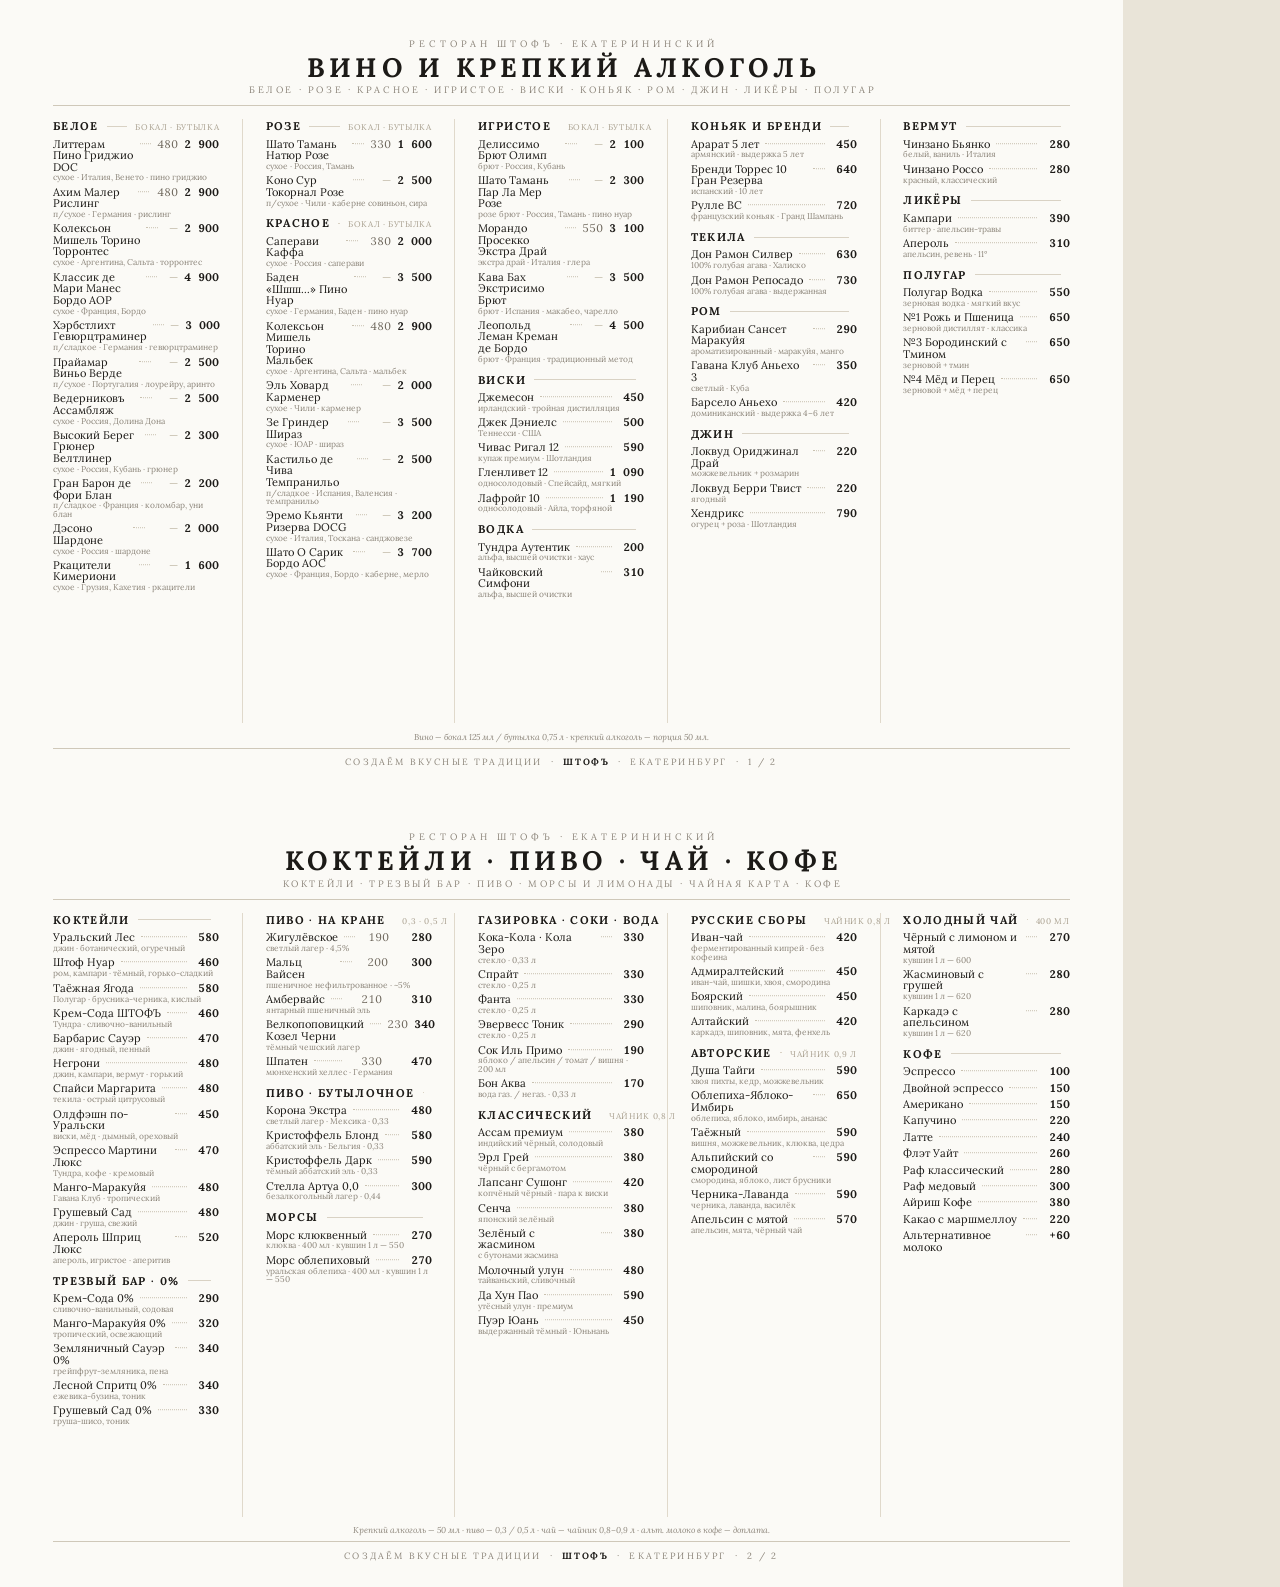
==== commit fe375091: "bar: unified 8.3pt font size across name+prices row - fixes Canva baseline drift" ====
--- a/bar-a4.html
+++ b/bar-a4.html
@@ -26,9 +26,9 @@
   .wr { display:flex; align-items:baseline; gap:1.6mm; }
   .nm { font-size:8.3pt; line-height:1.04; }
   .dots { flex:1 1 auto; height:0; border-bottom:0.18mm dotted #C9C1B0; transform:translateY(-1mm); min-width:3mm; }
-  .wg { font-size:7.8pt; width:9mm; text-align:right; color:#6E675C; font-variant-numeric:tabular-nums; white-space:nowrap; }
+  .wg { font-size:8.3pt; width:9mm; text-align:right; color:#6E675C; font-variant-numeric:tabular-nums; white-space:nowrap; line-height:1.04; }
   .wg.dash { color:#C2BAA8; }
-  .wb { font-size:8.6pt; font-weight:700; width:11.5mm; text-align:right; font-variant-numeric:tabular-nums; white-space:nowrap; }
+  .wb { font-size:8.3pt; font-weight:700; width:11.5mm; text-align:right; font-variant-numeric:tabular-nums; white-space:nowrap; line-height:1.04; }
   .wb.solo { width:auto; min-width:7mm; }
   .wd { font-size:6.3pt; line-height:1.0; color:#8C857A; margin-top:.1mm; }
   .ci { display:flex; align-items:baseline; gap:1.6mm; margin-bottom:1.3mm; }
